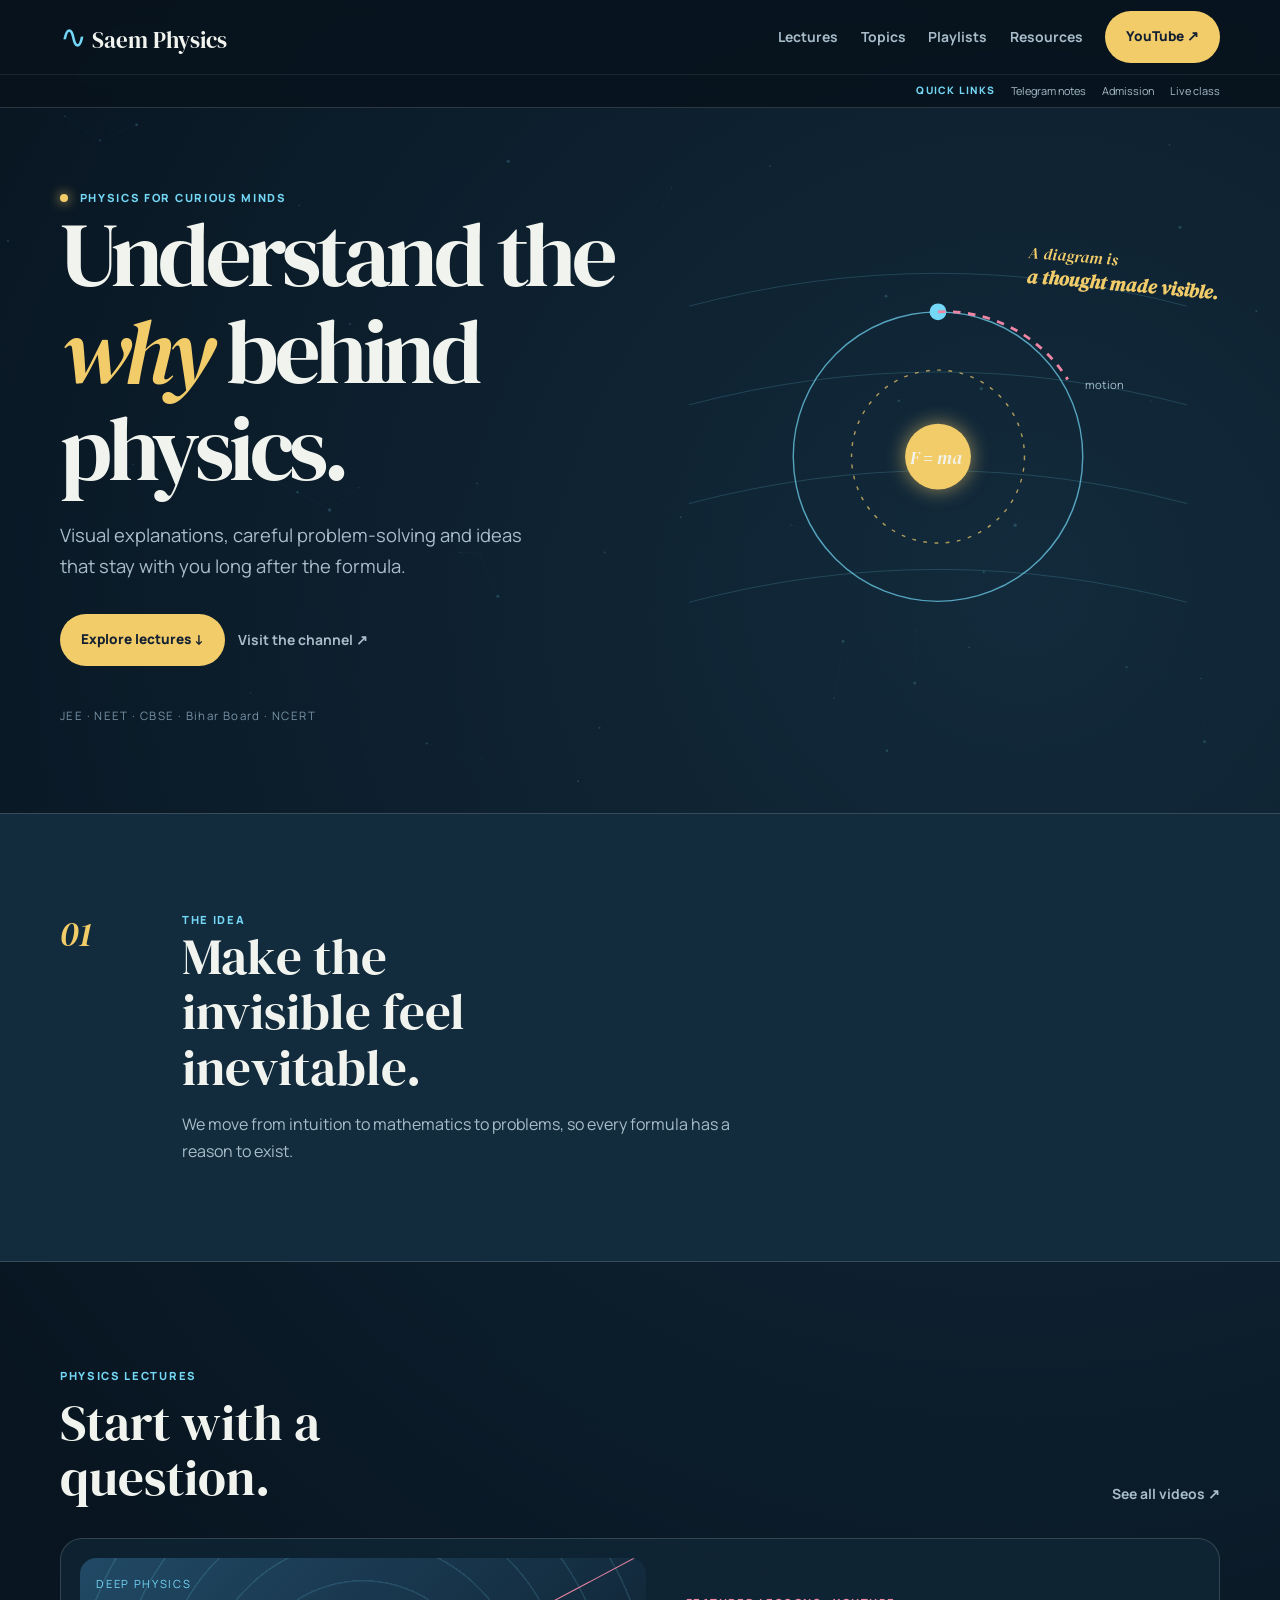
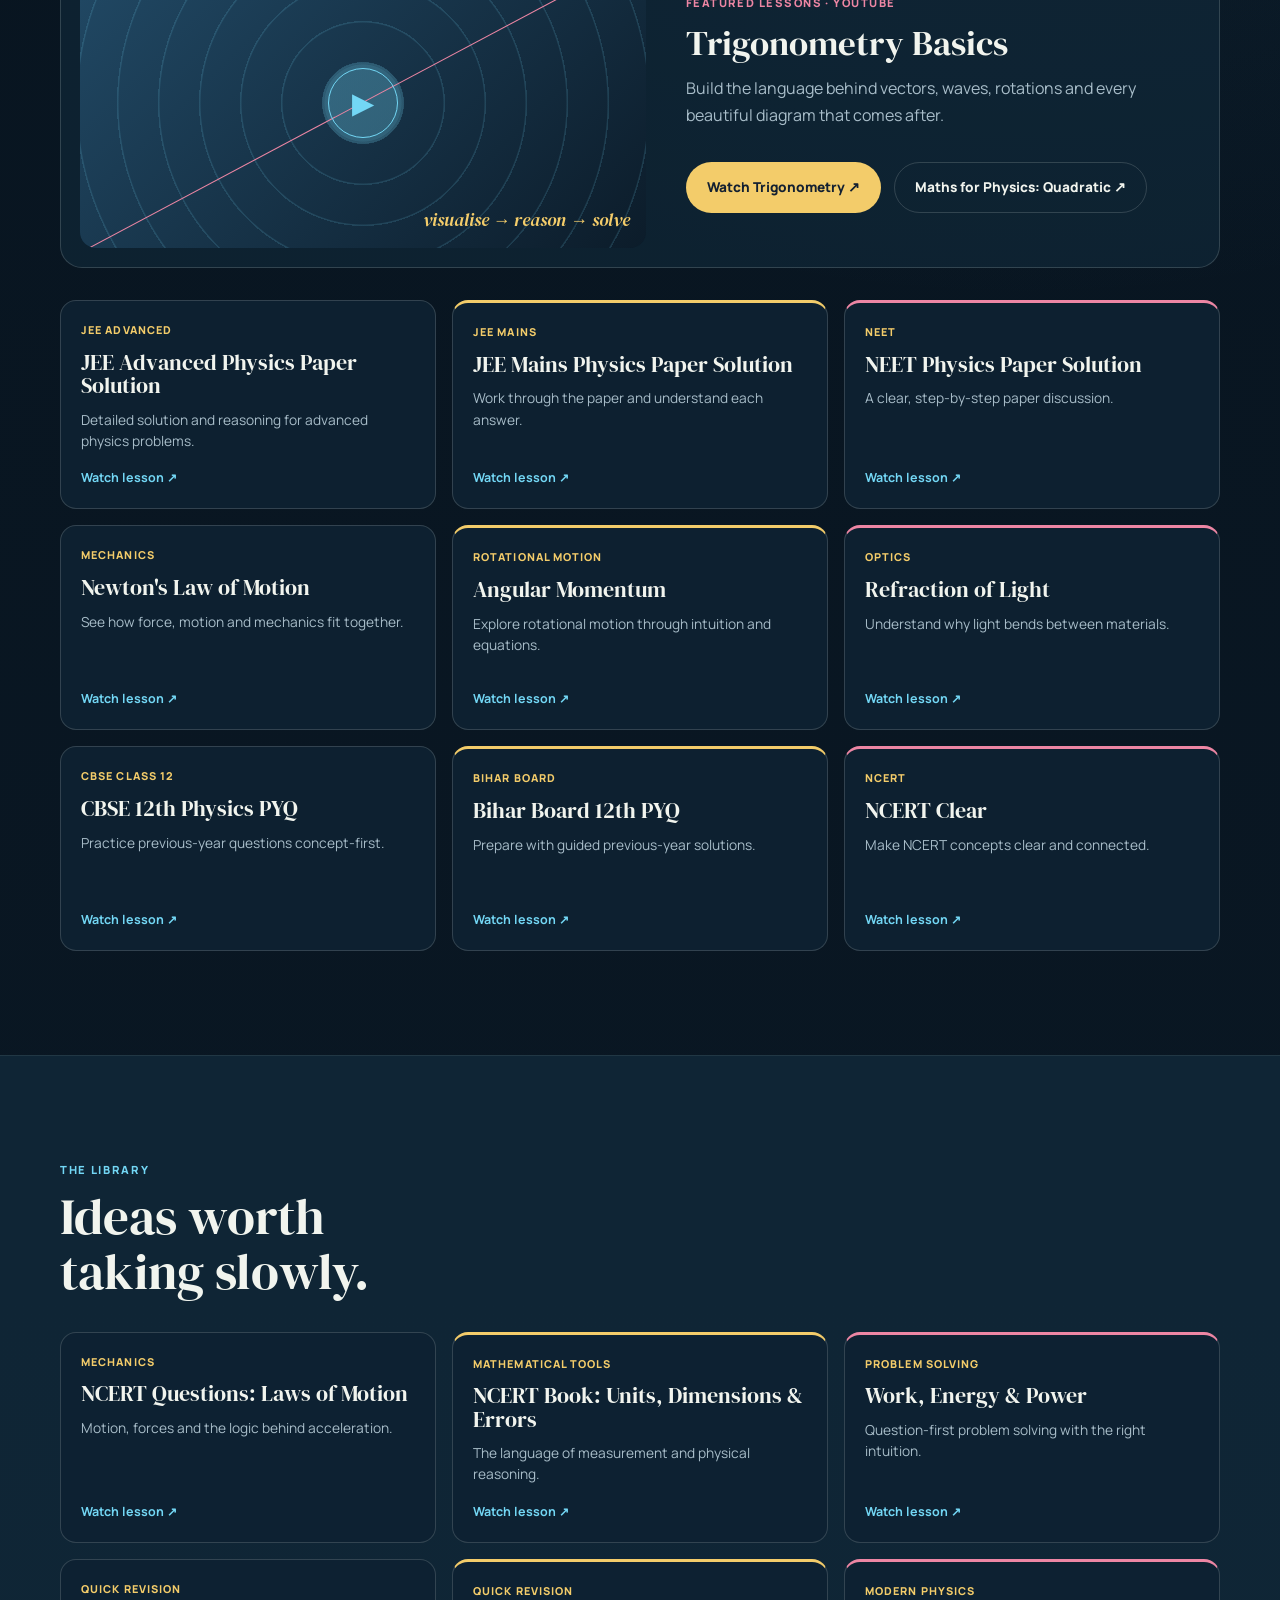
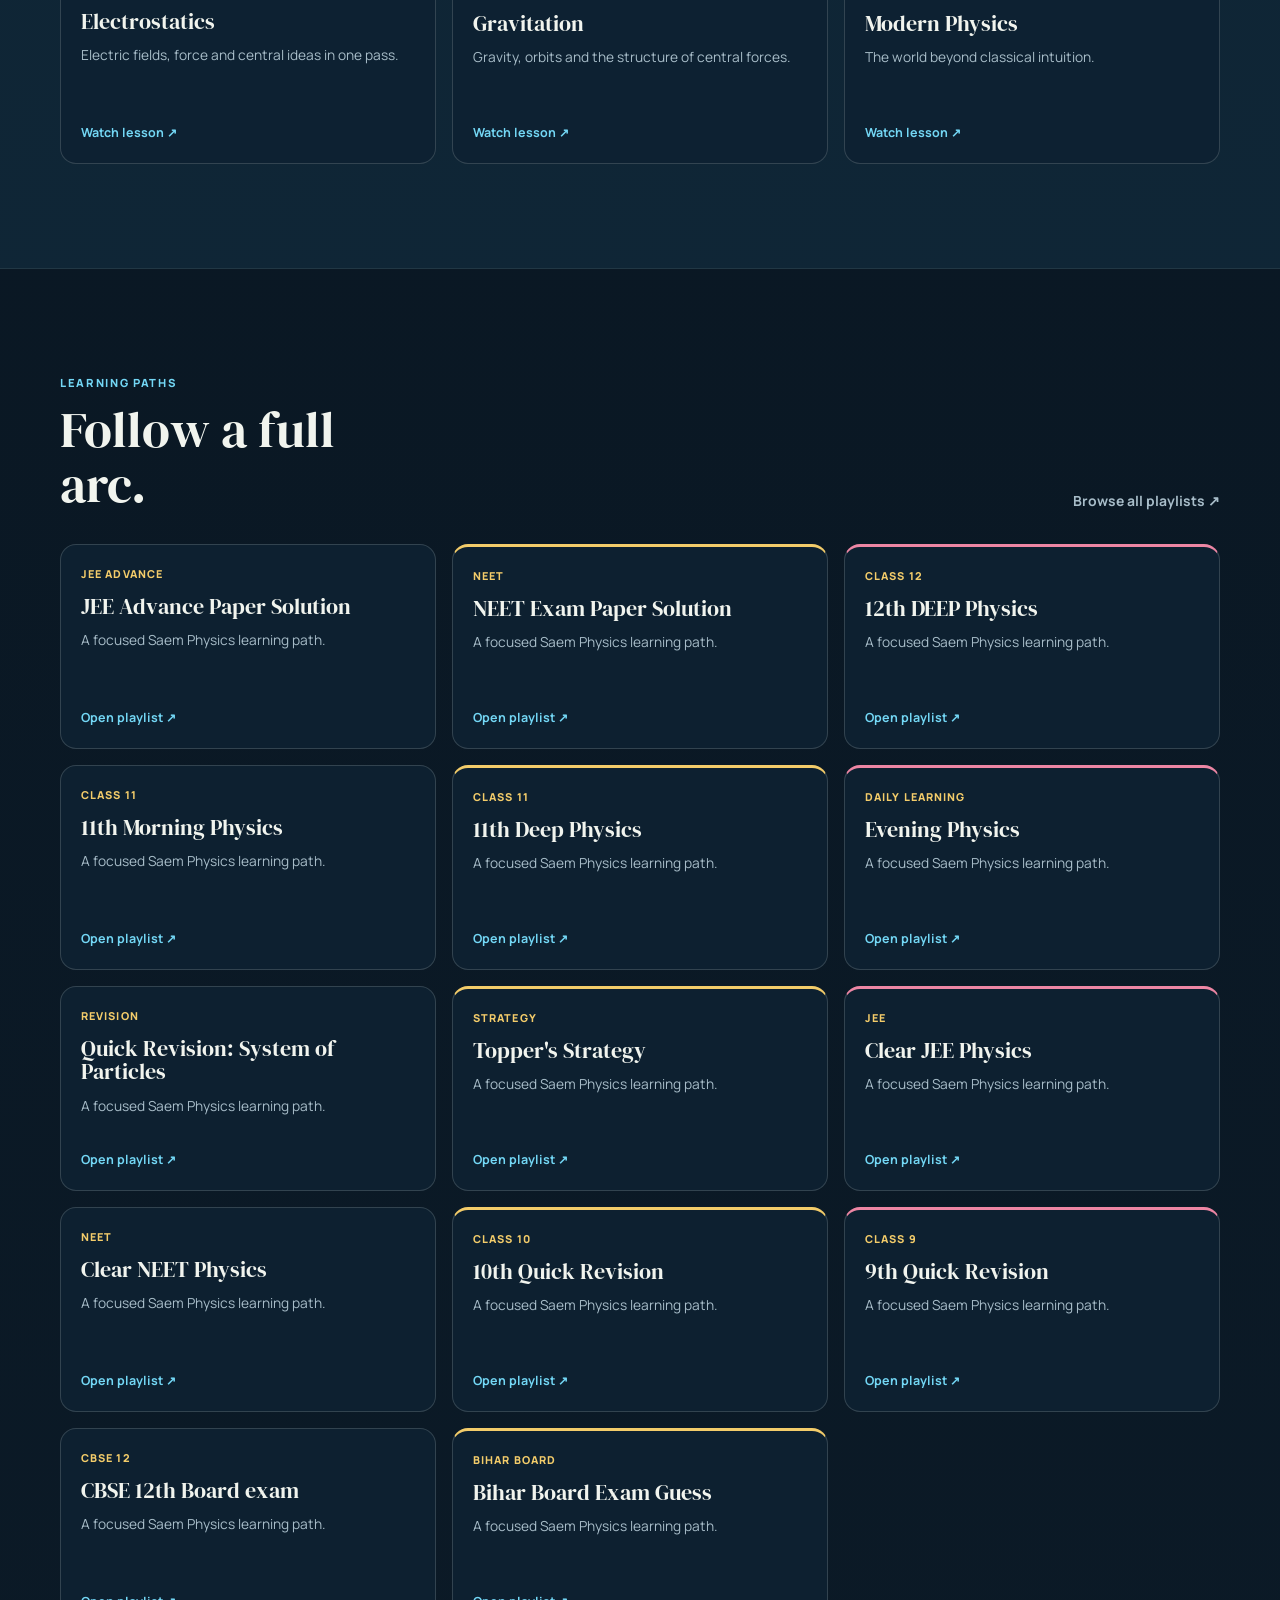
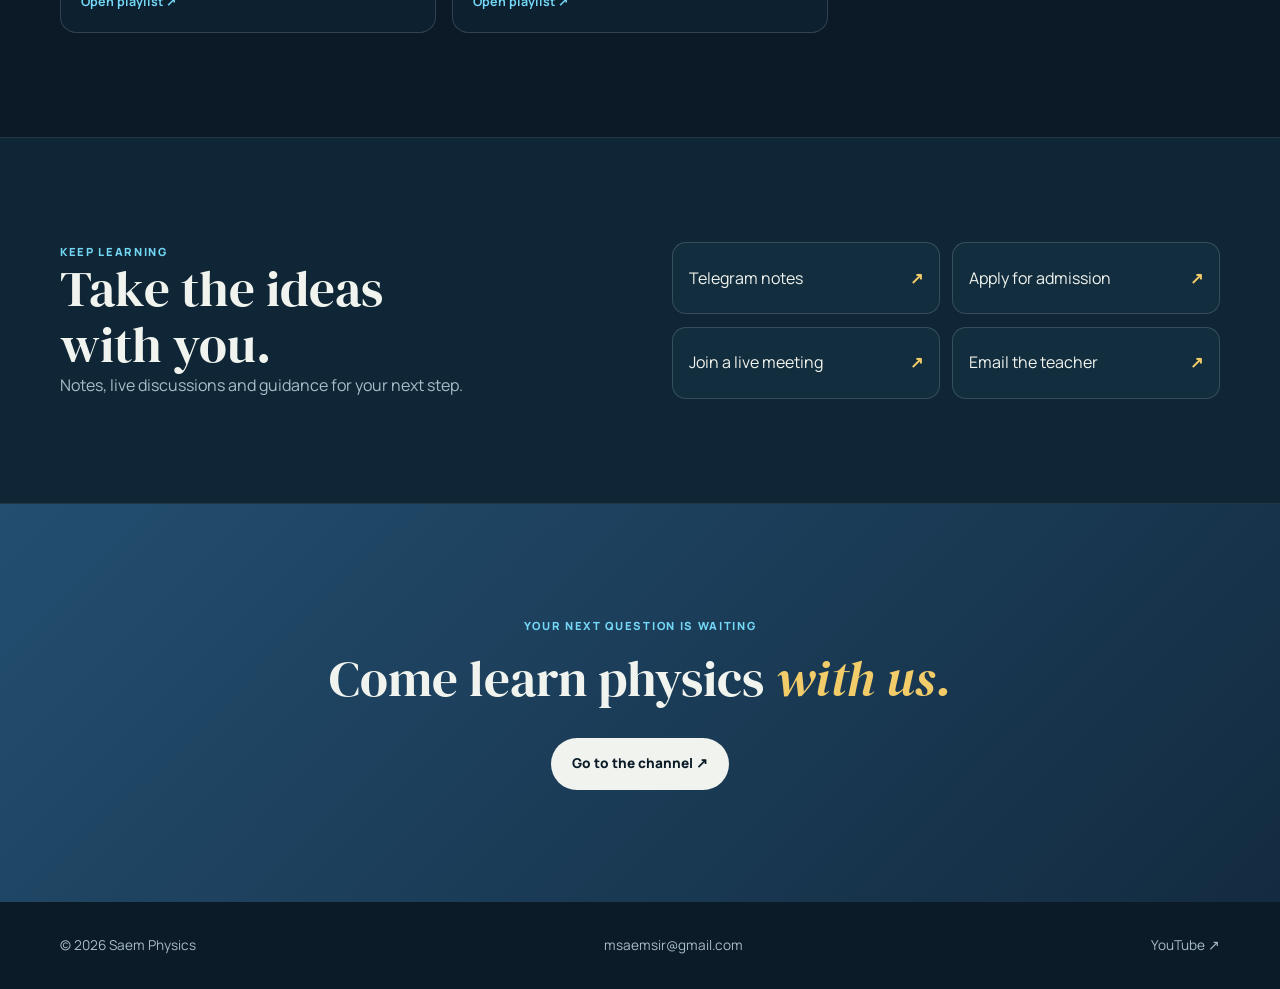
==== index.html @ bc4b63b9 "Document Saem EdTech architecture and channel site Co-authored-by: Copilot <223556219+Copilot@users." ====
<!doctype html>
<html lang="en">
<head>
  <meta charset="utf-8">
  <meta name="viewport" content="width=device-width, initial-scale=1">
  <title>Saem Physics | Understand, don't memorize</title>
  <meta name="description" content="Visual physics lectures, exam solutions and structured playlists by Saem Sir.">
  <meta name="theme-color" content="#07131e">
  <meta property="og:type" content="website">
  <meta property="og:site_name" content="Saem Physics">
  <meta property="og:title" content="Saem Physics | Understand, don't memorize">
  <meta property="og:description" content="Visual physics lectures, careful problem-solving, exam solutions, and structured playlists by Saem Sir.">
  <meta name="twitter:card" content="summary">
  <meta name="twitter:title" content="Saem Physics | Understand, don't memorize">
  <meta name="twitter:description" content="Visual physics lectures, careful problem-solving, exam solutions, and structured playlists by Saem Sir.">
  <link rel="preconnect" href="https://fonts.googleapis.com">
  <link rel="preconnect" href="https://fonts.gstatic.com" crossorigin>
  <link href="https://fonts.googleapis.com/css2?family=DM+Serif+Display:ital@0;1&family=Manrope:wght@400;600;700;800&display=swap" rel="stylesheet">
  <link rel="stylesheet" href="style.css">
</head>
<body>
  <canvas id="particle-canvas" aria-hidden="true"></canvas>
  <a class="skip-link" href="#main">Skip to content</a>
  <header class="site-header" id="top">
    <div class="container header-inner">
      <a class="wordmark" href="#top"><span>∿</span> Saem Physics</a>
      <nav class="site-nav" id="site-nav" aria-label="Main navigation">
        <a href="#lectures">Lectures</a><a href="#topics">Topics</a><a href="#playlists">Playlists</a><a href="#resources">Resources</a>
        <a class="button button-gold" href="https://www.youtube.com/@SaemPhysics" target="_blank" rel="noopener">YouTube ↗</a>
      </nav>
      <button class="nav-toggle" id="nav-toggle" aria-label="Toggle menu" aria-expanded="false" aria-controls="site-nav"><i></i><i></i><i></i></button>
    </div>
    <div class="quick-links" aria-label="Quick resource links"><div class="container quick-inner"><span>Quick links</span><a href="https://t.me/SaemPhysics" target="_blank" rel="noopener">Telegram notes</a><a href="https://forms.gle/xGCHZt8vsd7rDf9k9" target="_blank" rel="noopener">Admission</a><a href="https://meet170.webex.com/meet/saem" target="_blank" rel="noopener">Live class</a></div></div>
  </header>

  <main id="main">
    <section class="hero"><div class="container hero-grid">
      <div class="hero-copy reveal"><p class="eyebrow"><b></b> Physics for curious minds</p><h1>Understand the <em>why</em> behind physics.</h1><p class="hero-lead">Visual explanations, careful problem-solving and ideas that stay with you long after the formula.</p><div class="hero-actions"><a class="button button-gold" href="#lectures">Explore lectures ↓</a><a class="text-link" href="https://www.youtube.com/@SaemPhysics" target="_blank" rel="noopener">Visit the channel ↗</a></div><p class="hero-note">JEE · NEET · CBSE · Bihar Board · NCERT</p></div>
      <div class="hero-art reveal"><span class="annotation">A diagram is<br><strong>a thought made visible.</strong></span><svg viewBox="0 0 600 480" role="img" aria-label="Animated orbit and field diagram"><path class="field" d="M35 80 Q300 10 565 80M35 185 Q300 115 565 185M35 290 Q300 220 565 290M35 395 Q300 325 565 395"/><circle class="orbit" cx="300" cy="240" r="154"/><circle class="orbit orbit-dashed" cx="300" cy="240" r="92"/><circle class="core" cx="300" cy="240" r="35"/><circle class="particle" cx="300" cy="86" r="9"/><path class="vector" d="M300 86 A154 154 0 0 1 438 158"/><text x="270" y="248">F = ma</text><text class="svg-label" x="456" y="168">motion</text></svg></div>
    </div></section>

    <section class="statement reveal"><div class="container statement-grid"><span class="section-number">01</span><div><p class="eyebrow">The idea</p><h2>Make the invisible feel inevitable.</h2><p>We move from intuition to mathematics to problems, so every formula has a reason to exist.</p></div></div></section>

    <section class="section" id="lectures"><div class="container"><div class="section-heading reveal"><div><p class="eyebrow">Physics lectures</p><h2>Start with a question.</h2></div><a class="text-link" href="https://www.youtube.com/@SaemPhysics" target="_blank" rel="noopener">See all videos ↗</a></div><div class="featured reveal"><div class="featured-art"><span class="play">▶</span><small>DEEP PHYSICS</small><strong>visualise → reason → solve</strong></div><div><p class="meta">FEATURED LESSONS · YOUTUBE</p><h3>Trigonometry Basics</h3><p class="muted">Build the language behind vectors, waves, rotations and every beautiful diagram that comes after.</p><div class="feature-actions"><a class="button button-gold" href="https://www.youtube.com/watch?v=CbqUMphK6Eo" target="_blank" rel="noopener">Watch Trigonometry ↗</a><a class="button button-outline" href="https://youtu.be/sy70l6lQ7p8?si=jRQS-N0R-76PNis7" target="_blank" rel="noopener">Maths for Physics: Quadratic ↗</a></div></div></div><div class="card-grid" id="lecture-grid"></div></div></section>

    <section class="section section-alt" id="topics"><div class="container"><div class="section-heading reveal"><div><p class="eyebrow">The library</p><h2>Ideas worth taking slowly.</h2></div></div><div class="card-grid topic-grid" id="topic-grid"></div></div></section>
    <section class="section" id="playlists"><div class="container"><div class="section-heading reveal"><div><p class="eyebrow">Learning paths</p><h2>Follow a full arc.</h2></div><a class="text-link" href="https://www.youtube.com/@SaemPhysics/playlists" target="_blank" rel="noopener">Browse all playlists ↗</a></div><div class="card-grid" id="playlist-grid"></div></div></section>

    <section class="section resources section-alt" id="resources"><div class="container resource-grid"><div><p class="eyebrow">Keep learning</p><h2>Take the ideas with you.</h2><p class="muted">Notes, live discussions and guidance for your next step.</p></div><div class="resource-list"><a href="https://t.me/SaemPhysics" target="_blank" rel="noopener"><span>Telegram notes</span><b>↗</b></a><a href="https://forms.gle/xGCHZt8vsd7rDf9k9" target="_blank" rel="noopener"><span>Apply for admission</span><b>↗</b></a><a href="https://meet170.webex.com/meet/saem" target="_blank" rel="noopener"><span>Join a live meeting</span><b>↗</b></a><a href="mailto:msaemsir@gmail.com"><span>Email the teacher</span><b>↗</b></a></div></div></section>
    <section class="cta"><div class="container"><p class="eyebrow">Your next question is waiting</p><h2>Come learn physics <em>with us.</em></h2><a class="button button-light" href="https://www.youtube.com/@SaemPhysics" target="_blank" rel="noopener">Go to the channel ↗</a></div></section>
  </main>
  <footer><div class="container footer-inner"><span>© <span id="year"></span> Saem Physics</span><a href="mailto:msaemsir@gmail.com">msaemsir@gmail.com</a><a href="https://www.youtube.com/@SaemPhysics" target="_blank" rel="noopener">YouTube ↗</a></div></footer>
  <script src="script.js"></script>
</body>
</html>
---- style.css ----
:root{--bg:#0c1b28;--panel:#122b3d;--panel2:#193b53;--ink:#f1f4ee;--muted:#a8bdc9;--blue:#73d7f5;--gold:#f3cc6a;--pink:#ed86a4;--line:rgba(241,244,238,.16);--serif:"DM Serif Display",Georgia,serif;--sans:Manrope,Arial,sans-serif;--max:1160px}*{box-sizing:border-box}html{scroll-behavior:smooth}body{margin:0;overflow-x:hidden;background:radial-gradient(circle at 80% 10%,rgba(67,145,190,.18),transparent 25%),linear-gradient(180deg,#07131e,var(--bg));color:var(--ink);font:400 16px/1.7 var(--sans)}body:before{content:"";position:fixed;inset:0;pointer-events:none;opacity:.11;background-image:linear-gradient(rgba(255,255,255,.04) 1px,transparent 1px),linear-gradient(90deg,rgba(255,255,255,.04) 1px,transparent 1px);background-size:36px 36px;mask-image:radial-gradient(circle,black,transparent 82%)}#particle-canvas{position:fixed;inset:0;z-index:-1;pointer-events:none;opacity:.5}a{color:inherit;text-decoration:none}.container{width:min(var(--max),calc(100% - 2rem));margin:auto}.skip-link{position:absolute;left:-999px;top:1rem;background:var(--gold);color:#102130;padding:.7rem 1rem;z-index:100}.skip-link:focus{left:1rem}h1,h2,h3,p{margin:0}h1,h2,h3{font-family:var(--serif);font-weight:400;line-height:1.08}h1{font-size:clamp(3rem,7vw,6.4rem);letter-spacing:-.05em}h2{font-size:clamp(2.2rem,4vw,4rem);max-width:14ch}h3{font-size:1.5rem}.site-header{position:sticky;top:0;z-index:20;background:rgba(7,19,29,.88);backdrop-filter:blur(12px);border-bottom:1px solid var(--line)}.header-inner{min-height:74px;display:flex;align-items:center;gap:1.4rem}.wordmark{font:1.45rem var(--serif);white-space:nowrap}.wordmark span{color:var(--blue);font-size:2rem}.site-nav{display:flex;align-items:center;gap:1.4rem;margin-left:auto}.site-nav>a:not(.button),.text-link{color:var(--muted);font-size:.87rem;font-weight:700}.site-nav>a:hover,.text-link:hover{color:var(--blue)}.quick-links{border-top:1px solid rgba(241,244,238,.08)}.quick-inner{display:flex;align-items:center;justify-content:flex-end;gap:1rem;min-height:32px}.quick-inner span{color:var(--blue);font-size:.64rem;font-weight:800;letter-spacing:.12em;text-transform:uppercase}.quick-inner a{color:var(--muted);font-size:.68rem}.quick-inner a:hover{color:var(--gold)}.button{display:inline-flex;align-items:center;justify-content:center;border:1px solid transparent;border-radius:999px;padding:.82rem 1.25rem;font-size:.85rem;font-weight:800;transition:transform .2s,background .2s,border-color .2s,color .2s}.button:hover{transform:translateY(-2px)}.button-gold{background:var(--gold);color:#132031}.button-gold:hover{background:#ffda7b}.button-outline{border-color:var(--line);color:var(--ink)}.button-outline:hover{border-color:var(--blue);color:var(--blue)}.button-light{background:var(--ink);color:var(--bg)}.nav-toggle{display:none;margin-left:auto;background:none;border:1px solid var(--line);border-radius:8px;padding:.55rem}.nav-toggle i{display:block;width:22px;height:2px;background:var(--ink);margin:4px}.hero{padding:5rem 0 5.5rem}.hero-grid{display:grid;grid-template-columns:1fr 1fr;gap:2rem;align-items:center}.eyebrow{color:var(--blue);font-size:.7rem;font-weight:800;letter-spacing:.15em;text-transform:uppercase}.eyebrow b{display:inline-block;width:8px;height:8px;background:var(--gold);border-radius:50%;margin-right:.5rem;box-shadow:0 0 12px var(--gold)}.hero h1 em,h2 em{color:var(--gold);font-style:italic}.hero-lead{max-width:45ch;color:var(--muted);font-size:1.15rem;margin-top:1.4rem}.hero-actions,.feature-actions{display:flex;align-items:center;flex-wrap:wrap;gap:.8rem;margin-top:2rem}.hero-note{margin-top:2.5rem;color:#7894a8;font-size:.72rem;letter-spacing:.12em}.hero-art{position:relative;min-height:430px;display:grid;place-items:center}.annotation{position:absolute;top:4%;right:0;color:var(--gold);font:italic 1rem var(--serif);transform:rotate(5deg)}.annotation strong{font-size:1.2rem}.hero-art svg{width:100%;overflow:visible}.field{fill:none;stroke:var(--blue);stroke-width:1;opacity:.2}.orbit{fill:none;stroke:var(--blue);stroke-width:1.5;opacity:.7}.orbit-dashed{stroke:var(--gold);stroke-dasharray:4 8}.core{fill:var(--gold);filter:drop-shadow(0 0 10px rgba(243,204,106,.6))}.particle{fill:var(--blue)}.vector{fill:none;stroke:var(--pink);stroke-width:3;stroke-dasharray:8 8}.hero-art text{fill:var(--ink);font:italic 1.2rem var(--serif)}.svg-label{fill:var(--muted)!important;font:12px var(--sans)!important}.statement{padding:6rem 0;background:var(--panel);border-block:1px solid var(--line)}.statement-grid{display:grid;grid-template-columns:90px 1fr;gap:2rem}.section-number{color:var(--gold);font:italic 2.2rem var(--serif)}.statement p:not(.eyebrow){max-width:60ch;color:var(--muted);margin-top:1rem}.section{padding:6.5rem 0}.section-alt{background:rgba(18,43,61,.75);border-block:1px solid rgba(241,244,238,.08)}.section-heading{display:flex;align-items:end;justify-content:space-between;gap:1rem;margin-bottom:2rem}.section-heading h2{margin-top:.6rem}.featured{display:grid;grid-template-columns:1.1fr 1fr;gap:2.5rem;align-items:center;padding:1.2rem;border:1px solid var(--line);border-radius:22px;background:rgba(18,43,61,.58)}.featured-art{position:relative;min-height:290px;display:grid;place-items:center;overflow:hidden;border-radius:16px;background:radial-gradient(circle,rgba(115,215,245,.3) 0 12%,transparent 13%),repeating-radial-gradient(circle,transparent 0 39px,rgba(115,215,245,.15) 40px 41px),linear-gradient(135deg,#214965,#0c1c2a)}.featured-art:after{content:"";position:absolute;width:170%;height:1px;background:var(--pink);transform:rotate(-28deg)}.play{position:relative;z-index:1;display:grid;place-items:center;width:70px;height:70px;border:1px solid var(--blue);border-radius:50%;color:var(--blue);font-size:1.8rem}.featured-art small,.featured-art strong{position:absolute;z-index:1}.featured-art small{top:1rem;left:1rem;color:var(--blue);font-size:.7rem;letter-spacing:.15em}.featured-art strong{bottom:1rem;right:1rem;color:var(--gold);font:italic 1.1rem var(--serif)}.meta{color:var(--pink);font-size:.7rem;font-weight:800;letter-spacing:.13em}.featured h3{font-size:2.2rem;margin:.8rem 0}.muted{color:var(--muted)}.card-grid{display:grid;grid-template-columns:repeat(3,1fr);gap:1rem;margin-top:2rem}.card{display:flex;flex-direction:column;min-height:205px;padding:1.25rem;border:1px solid var(--line);border-radius:16px;background:rgba(15,35,51,.85);transition:transform .22s,border-color .22s,box-shadow .22s}.card:hover{transform:translateY(-6px);border-color:var(--blue);box-shadow:0 18px 36px rgba(0,0,0,.22)}.card small{color:var(--gold);font-size:.68rem;font-weight:800;letter-spacing:.1em}.card h3{margin:.7rem 0;font-size:1.35rem}.card p{color:var(--muted);font-size:.86rem;line-height:1.55}.card b{margin-top:auto;padding-top:1rem;color:var(--blue);font-size:.78rem}.card:nth-child(3n+2){border-top:3px solid var(--gold)}.card:nth-child(3n+3){border-top:3px solid var(--pink)}.resource-grid{display:grid;grid-template-columns:1fr 1fr;gap:4rem}.resource-list{display:grid;grid-template-columns:1fr 1fr;gap:.8rem}.resource-list a{display:flex;justify-content:space-between;align-items:center;padding:1rem;border:1px solid var(--line);border-radius:14px;color:var(--ink);background:rgba(115,215,245,.04)}.resource-list a:hover{border-color:var(--blue);color:var(--blue)}.resource-list b{color:var(--gold)}.cta{padding:7rem 0;text-align:center;background:linear-gradient(135deg,#234e70,#132b40)}.cta h2{max-width:none;margin:1rem auto 2rem}.footer-inner{display:flex;justify-content:space-between;flex-wrap:wrap;gap:1rem;padding:2rem 0;color:var(--muted);font-size:.85rem}.footer-inner a:hover{color:var(--blue)}.reveal{opacity:0;transform:translateY(18px);transition:opacity .7s,transform .7s}.reveal.visible{opacity:1;transform:none}@media(prefers-reduced-motion:no-preference){.particle{animation:orbit 5s linear infinite;transform-origin:300px 240px}.hero-art{animation:float 6s ease-in-out infinite}.core{animation:pulse 2.5s ease-in-out infinite}@keyframes orbit{to{transform:rotate(360deg)}}@keyframes float{50%{transform:translateY(-9px)}}@keyframes pulse{50%{filter:drop-shadow(0 0 14px rgba(243,204,106,.9))}}}@media(max-width:900px){.hero-grid,.featured,.resource-grid{grid-template-columns:1fr}.card-grid{grid-template-columns:repeat(2,1fr)}}@media(max-width:720px){.site-nav{position:absolute;top:100%;left:0;right:0;display:flex;flex-direction:column;align-items:stretch;gap:0;max-height:0;overflow:hidden;padding:0 1rem;background:rgba(7,19,29,.98);border-bottom:1px solid var(--line);transition:max-height .25s}.site-nav.is-open{max-height:360px;padding:1rem}.site-nav a{padding:.75rem 0}.nav-toggle{display:block}.quick-inner{justify-content:center;gap:.65rem;flex-wrap:wrap;padding:.25rem 0}.card-grid,.resource-list{grid-template-columns:1fr}.section{padding:4.5rem 0}.statement-grid{grid-template-columns:50px 1fr}.section-heading{align-items:flex-start;flex-direction:column}}@media(prefers-reduced-motion:reduce){html{scroll-behavior:auto}*,*::before,*::after{animation:none!important;transition:none!important}}
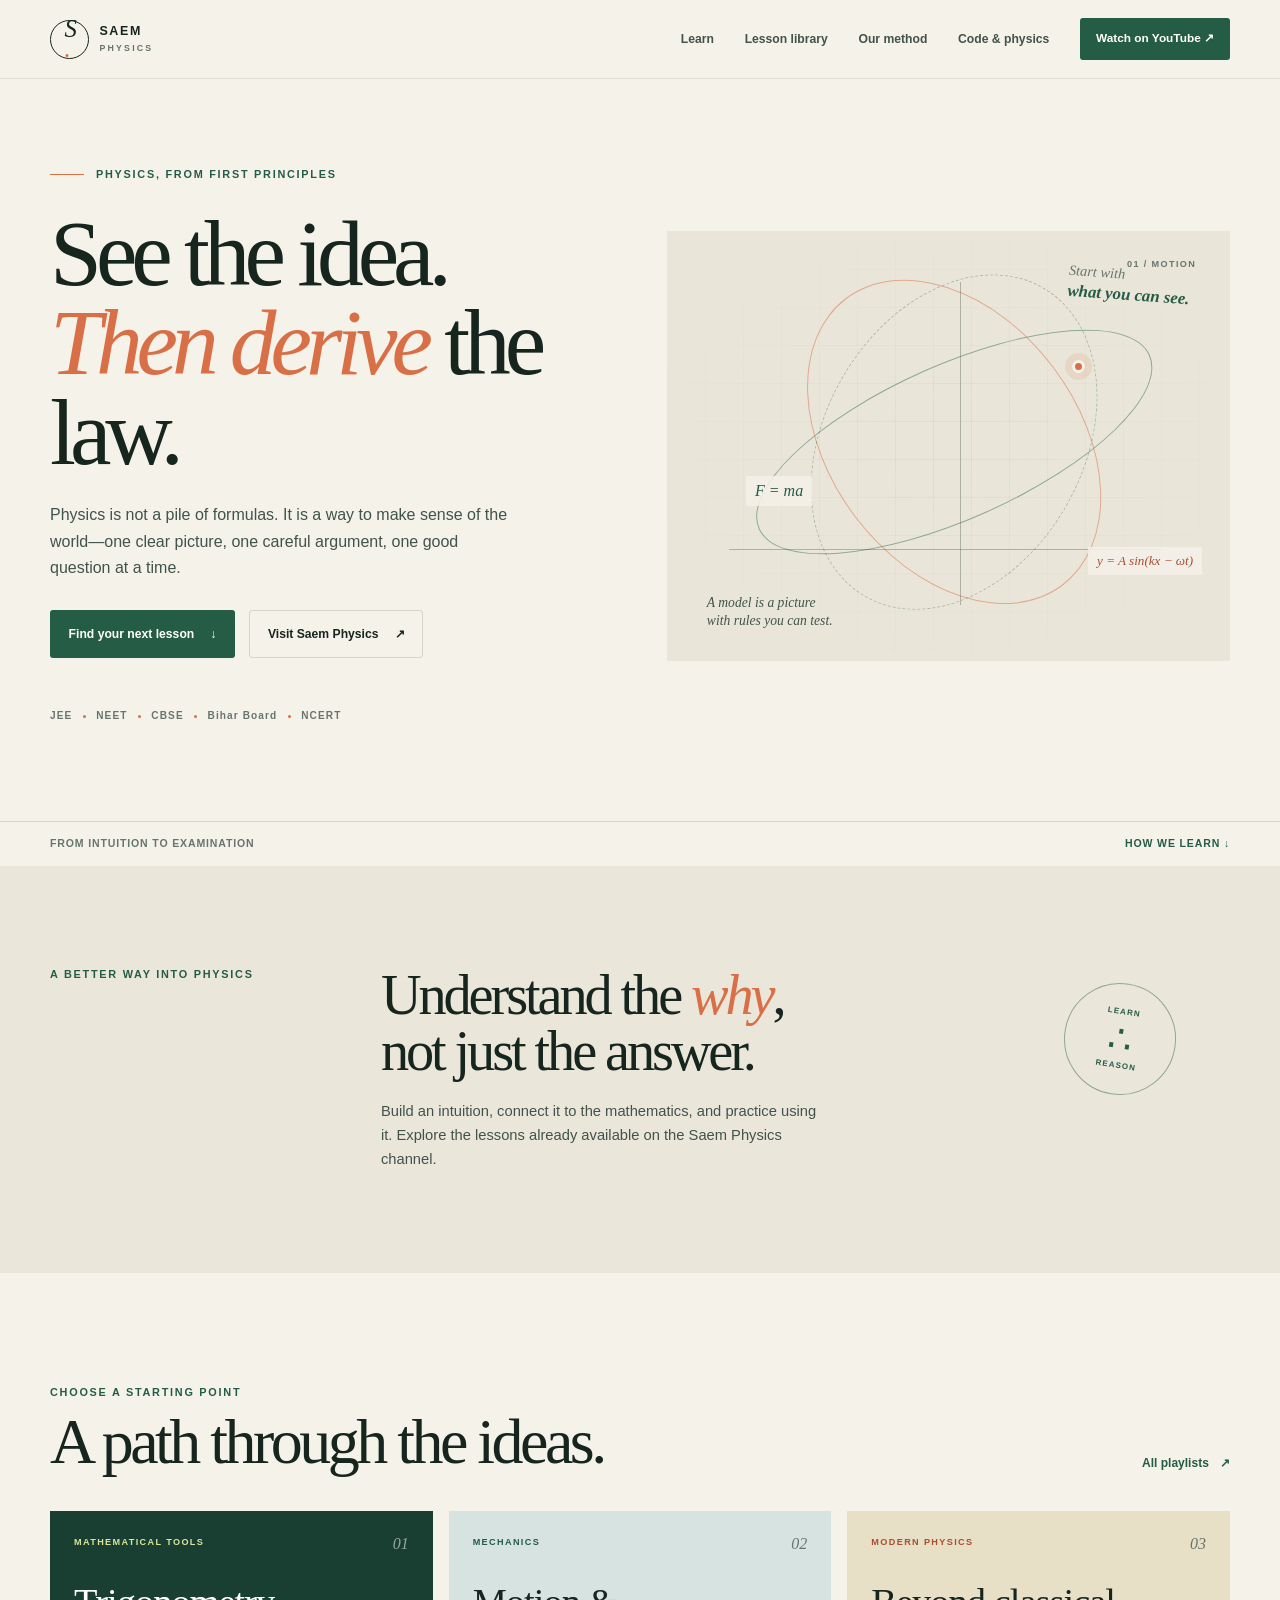
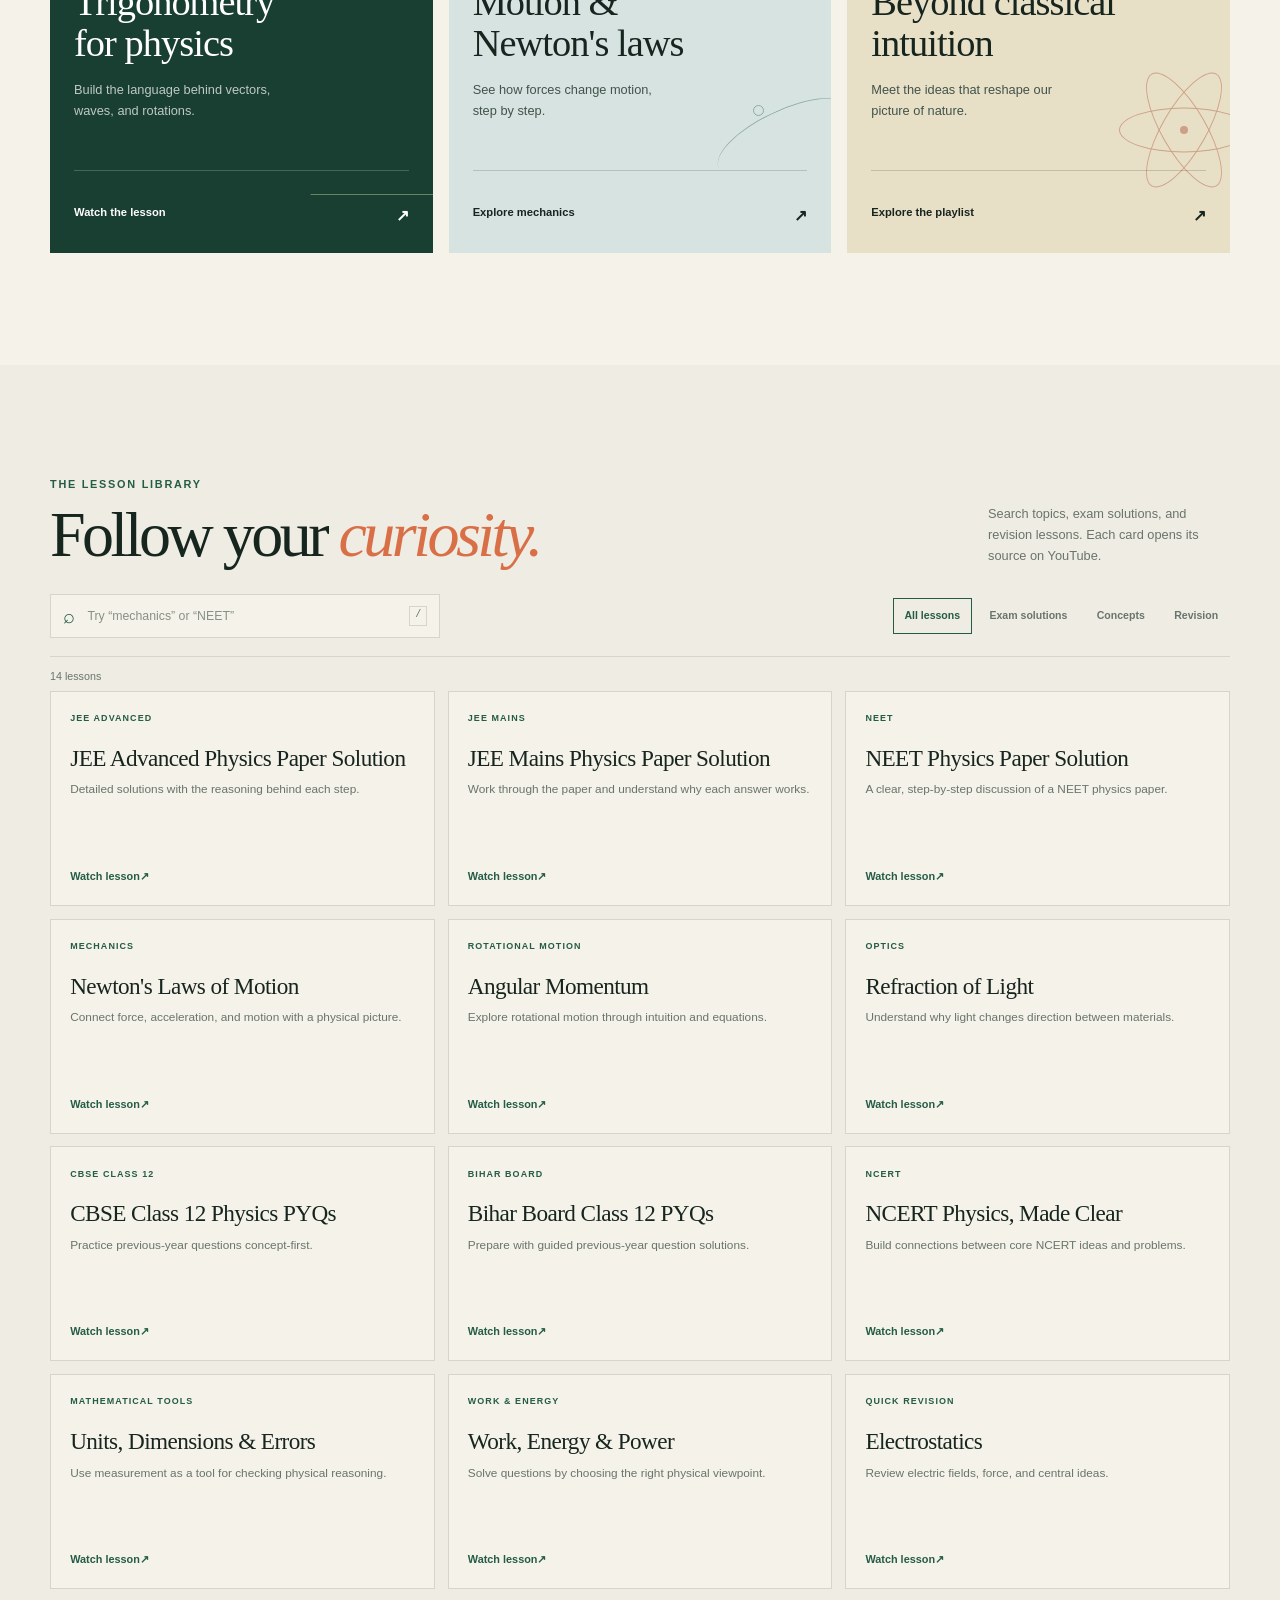
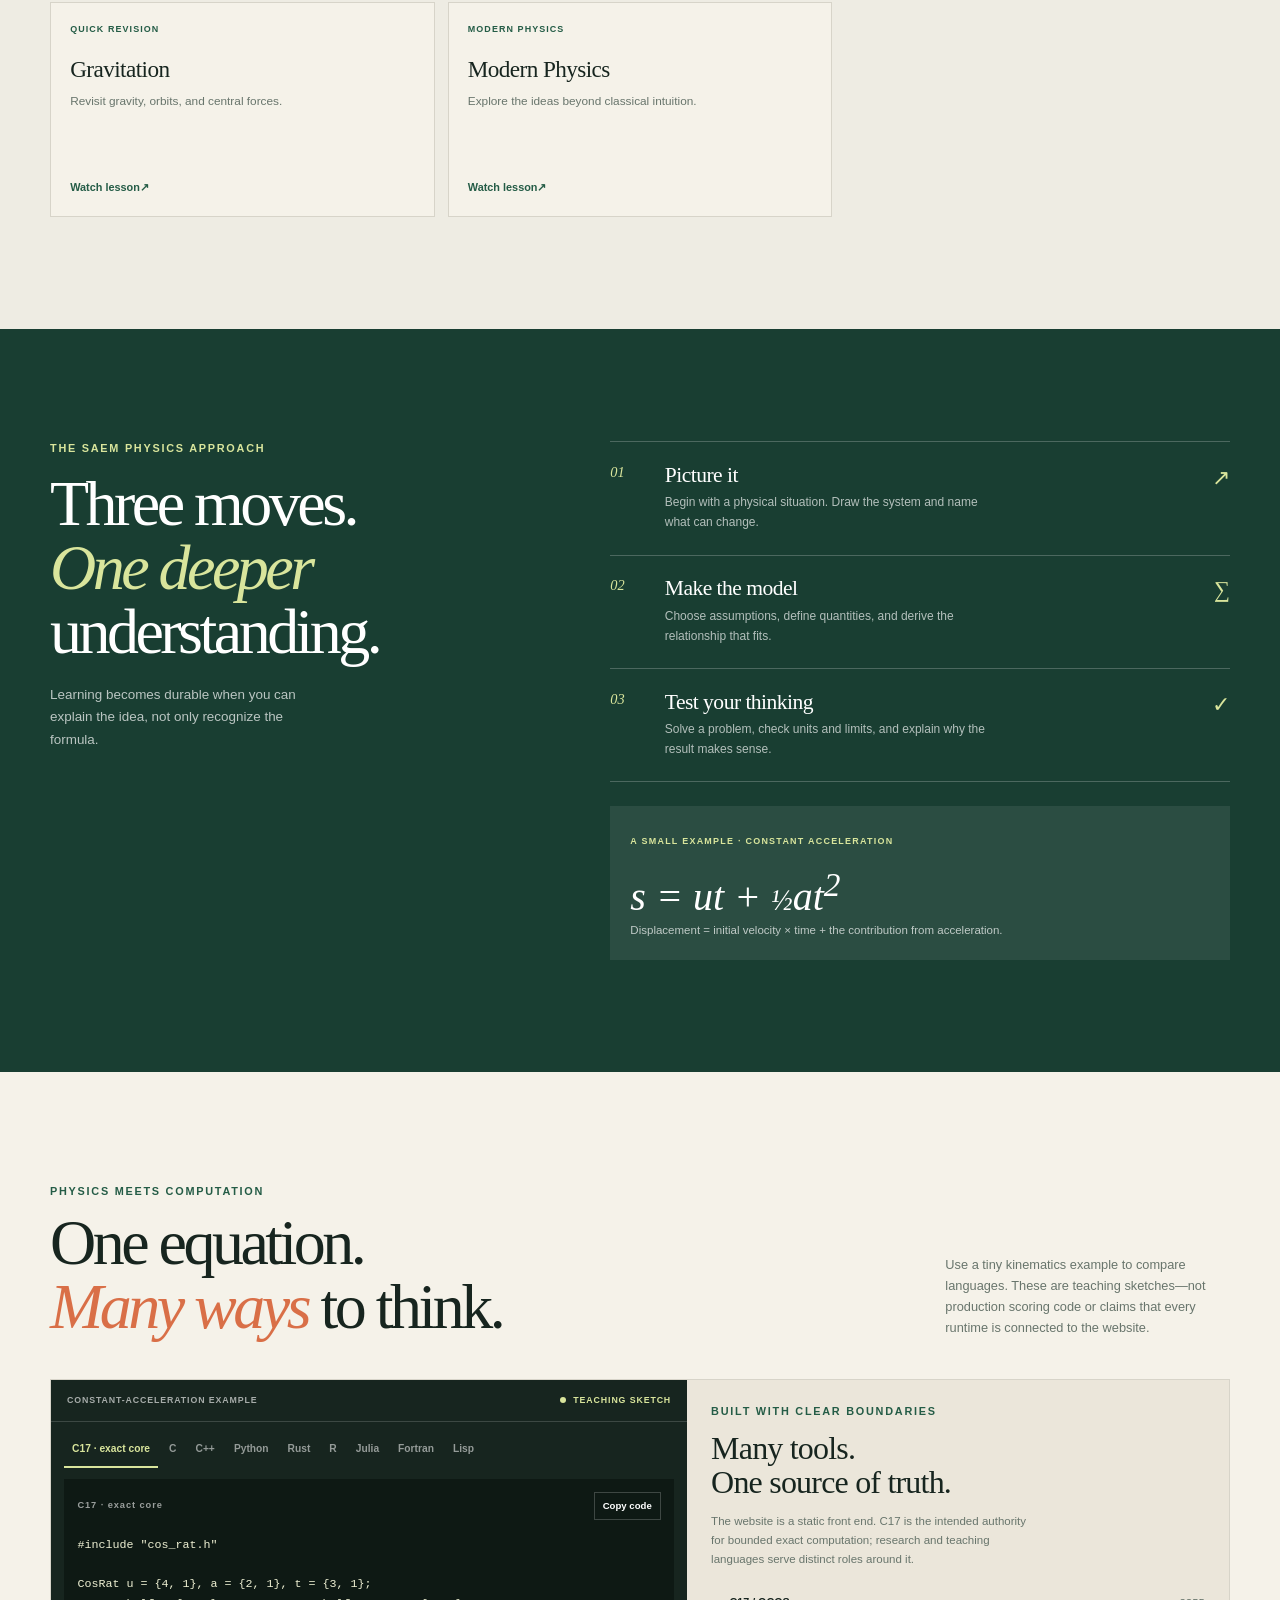
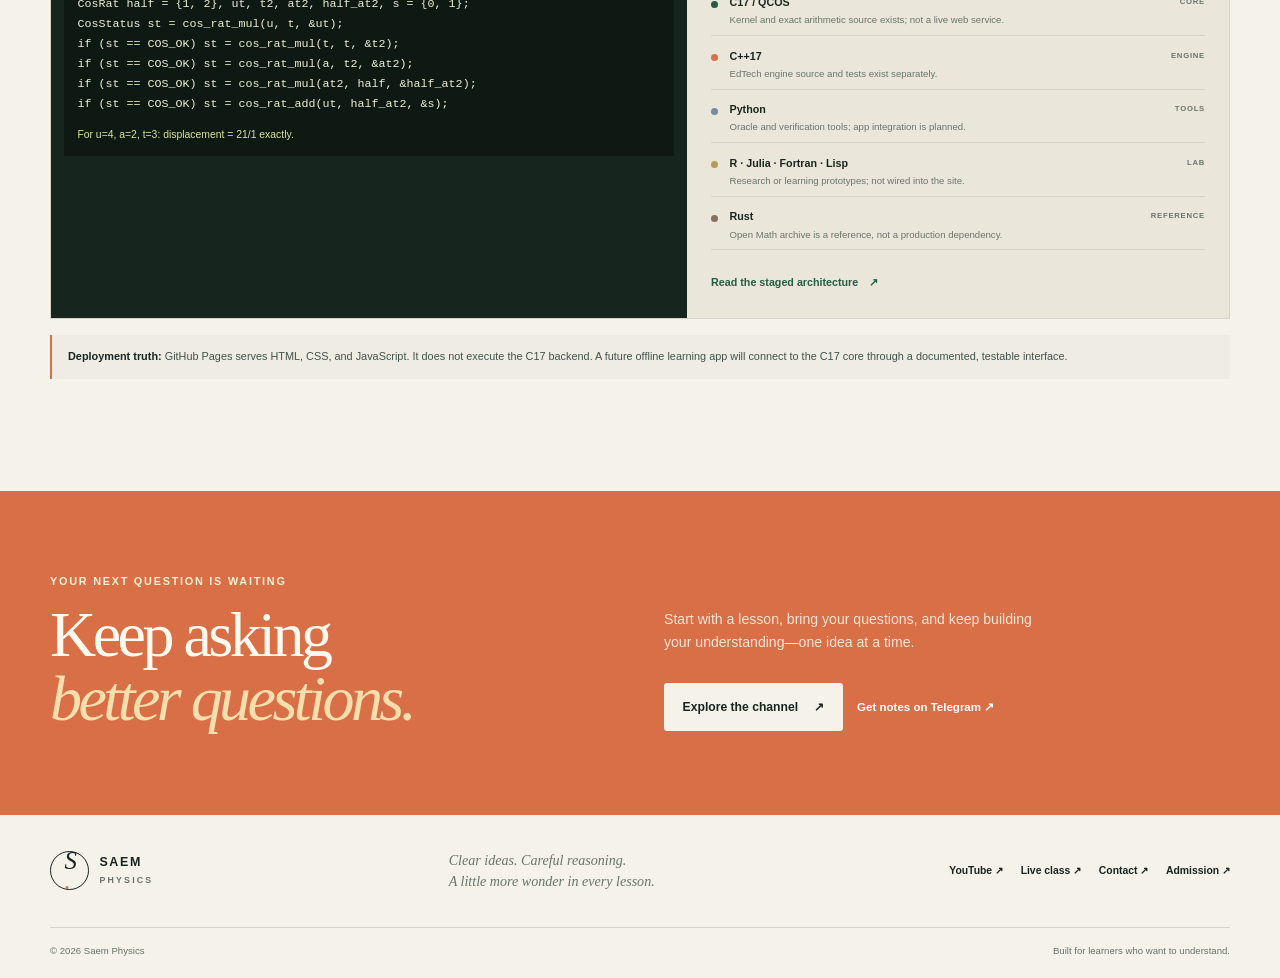
==== commit 11cb79be: "Redesign Saem Physics website and prepare Pages deploy Co-authored-by: Copilot <223556219+Copilot@us" ====
--- a/index.html
+++ b/index.html
@@ -3,53 +3,228 @@
 <head>
   <meta charset="utf-8">
   <meta name="viewport" content="width=device-width, initial-scale=1">
-  <title>Saem Physics | Understand, don't memorize</title>
-  <meta name="description" content="Visual physics lectures, exam solutions and structured playlists by Saem Sir.">
-  <meta name="theme-color" content="#07131e">
+  <meta name="theme-color" content="#f5f2e9">
+  <meta name="description" content="Learn physics through intuition, clear derivations, and thoughtful problem-solving with Saem Physics.">
   <meta property="og:type" content="website">
   <meta property="og:site_name" content="Saem Physics">
-  <meta property="og:title" content="Saem Physics | Understand, don't memorize">
-  <meta property="og:description" content="Visual physics lectures, careful problem-solving, exam solutions, and structured playlists by Saem Sir.">
+  <meta property="og:title" content="Saem Physics — See the idea. Derive the law.">
+  <meta property="og:description" content="Visual physics lessons, exam preparation, and a growing computational learning project.">
   <meta name="twitter:card" content="summary">
-  <meta name="twitter:title" content="Saem Physics | Understand, don't memorize">
-  <meta name="twitter:description" content="Visual physics lectures, careful problem-solving, exam solutions, and structured playlists by Saem Sir.">
-  <link rel="preconnect" href="https://fonts.googleapis.com">
-  <link rel="preconnect" href="https://fonts.gstatic.com" crossorigin>
-  <link href="https://fonts.googleapis.com/css2?family=DM+Serif+Display:ital@0;1&family=Manrope:wght@400;600;700;800&display=swap" rel="stylesheet">
+  <meta name="twitter:title" content="Saem Physics — See the idea. Derive the law.">
+  <meta name="twitter:description" content="Visual physics lessons, exam preparation, and a growing computational learning project.">
+  <title>Saem Physics — See the idea. Derive the law.</title>
   <link rel="stylesheet" href="style.css">
 </head>
 <body>
-  <canvas id="particle-canvas" aria-hidden="true"></canvas>
   <a class="skip-link" href="#main">Skip to content</a>
-  <header class="site-header" id="top">
-    <div class="container header-inner">
-      <a class="wordmark" href="#top"><span>∿</span> Saem Physics</a>
-      <nav class="site-nav" id="site-nav" aria-label="Main navigation">
-        <a href="#lectures">Lectures</a><a href="#topics">Topics</a><a href="#playlists">Playlists</a><a href="#resources">Resources</a>
-        <a class="button button-gold" href="https://www.youtube.com/@SaemPhysics" target="_blank" rel="noopener">YouTube ↗</a>
+  <header class="site-header">
+    <div class="container header-row">
+      <a class="brand" href="#home" aria-label="Saem Physics home">
+        <span class="brand-mark" aria-hidden="true">S<span>.</span></span>
+        <span>SAEM <small>PHYSICS</small></span>
+      </a>
+      <button class="menu-toggle" id="menu-toggle" type="button" aria-expanded="false" aria-controls="primary-nav">
+        <span class="visually-hidden">Open navigation</span><i></i><i></i>
+      </button>
+      <nav class="primary-nav" id="primary-nav" aria-label="Main navigation">
+        <a href="#learn">Learn</a>
+        <a href="#library">Lesson library</a>
+        <a href="#method">Our method</a>
+        <a href="#lab">Code &amp; physics</a>
+        <a class="nav-cta" href="https://www.youtube.com/@SaemPhysics" target="_blank" rel="noopener noreferrer">Watch on YouTube <span aria-hidden="true">↗</span></a>
       </nav>
-      <button class="nav-toggle" id="nav-toggle" aria-label="Toggle menu" aria-expanded="false" aria-controls="site-nav"><i></i><i></i><i></i></button>
     </div>
-    <div class="quick-links" aria-label="Quick resource links"><div class="container quick-inner"><span>Quick links</span><a href="https://t.me/SaemPhysics" target="_blank" rel="noopener">Telegram notes</a><a href="https://forms.gle/xGCHZt8vsd7rDf9k9" target="_blank" rel="noopener">Admission</a><a href="https://meet170.webex.com/meet/saem" target="_blank" rel="noopener">Live class</a></div></div>
   </header>
 
   <main id="main">
-    <section class="hero"><div class="container hero-grid">
-      <div class="hero-copy reveal"><p class="eyebrow"><b></b> Physics for curious minds</p><h1>Understand the <em>why</em> behind physics.</h1><p class="hero-lead">Visual explanations, careful problem-solving and ideas that stay with you long after the formula.</p><div class="hero-actions"><a class="button button-gold" href="#lectures">Explore lectures ↓</a><a class="text-link" href="https://www.youtube.com/@SaemPhysics" target="_blank" rel="noopener">Visit the channel ↗</a></div><p class="hero-note">JEE · NEET · CBSE · Bihar Board · NCERT</p></div>
-      <div class="hero-art reveal"><span class="annotation">A diagram is<br><strong>a thought made visible.</strong></span><svg viewBox="0 0 600 480" role="img" aria-label="Animated orbit and field diagram"><path class="field" d="M35 80 Q300 10 565 80M35 185 Q300 115 565 185M35 290 Q300 220 565 290M35 395 Q300 325 565 395"/><circle class="orbit" cx="300" cy="240" r="154"/><circle class="orbit orbit-dashed" cx="300" cy="240" r="92"/><circle class="core" cx="300" cy="240" r="35"/><circle class="particle" cx="300" cy="86" r="9"/><path class="vector" d="M300 86 A154 154 0 0 1 438 158"/><text x="270" y="248">F = ma</text><text class="svg-label" x="456" y="168">motion</text></svg></div>
-    </div></section>
-
-    <section class="statement reveal"><div class="container statement-grid"><span class="section-number">01</span><div><p class="eyebrow">The idea</p><h2>Make the invisible feel inevitable.</h2><p>We move from intuition to mathematics to problems, so every formula has a reason to exist.</p></div></div></section>
-
-    <section class="section" id="lectures"><div class="container"><div class="section-heading reveal"><div><p class="eyebrow">Physics lectures</p><h2>Start with a question.</h2></div><a class="text-link" href="https://www.youtube.com/@SaemPhysics" target="_blank" rel="noopener">See all videos ↗</a></div><div class="featured reveal"><div class="featured-art"><span class="play">▶</span><small>DEEP PHYSICS</small><strong>visualise → reason → solve</strong></div><div><p class="meta">FEATURED LESSONS · YOUTUBE</p><h3>Trigonometry Basics</h3><p class="muted">Build the language behind vectors, waves, rotations and every beautiful diagram that comes after.</p><div class="feature-actions"><a class="button button-gold" href="https://www.youtube.com/watch?v=CbqUMphK6Eo" target="_blank" rel="noopener">Watch Trigonometry ↗</a><a class="button button-outline" href="https://youtu.be/sy70l6lQ7p8?si=jRQS-N0R-76PNis7" target="_blank" rel="noopener">Maths for Physics: Quadratic ↗</a></div></div></div><div class="card-grid" id="lecture-grid"></div></div></section>
-
-    <section class="section section-alt" id="topics"><div class="container"><div class="section-heading reveal"><div><p class="eyebrow">The library</p><h2>Ideas worth taking slowly.</h2></div></div><div class="card-grid topic-grid" id="topic-grid"></div></div></section>
-    <section class="section" id="playlists"><div class="container"><div class="section-heading reveal"><div><p class="eyebrow">Learning paths</p><h2>Follow a full arc.</h2></div><a class="text-link" href="https://www.youtube.com/@SaemPhysics/playlists" target="_blank" rel="noopener">Browse all playlists ↗</a></div><div class="card-grid" id="playlist-grid"></div></div></section>
-
-    <section class="section resources section-alt" id="resources"><div class="container resource-grid"><div><p class="eyebrow">Keep learning</p><h2>Take the ideas with you.</h2><p class="muted">Notes, live discussions and guidance for your next step.</p></div><div class="resource-list"><a href="https://t.me/SaemPhysics" target="_blank" rel="noopener"><span>Telegram notes</span><b>↗</b></a><a href="https://forms.gle/xGCHZt8vsd7rDf9k9" target="_blank" rel="noopener"><span>Apply for admission</span><b>↗</b></a><a href="https://meet170.webex.com/meet/saem" target="_blank" rel="noopener"><span>Join a live meeting</span><b>↗</b></a><a href="mailto:msaemsir@gmail.com"><span>Email the teacher</span><b>↗</b></a></div></div></section>
-    <section class="cta"><div class="container"><p class="eyebrow">Your next question is waiting</p><h2>Come learn physics <em>with us.</em></h2><a class="button button-light" href="https://www.youtube.com/@SaemPhysics" target="_blank" rel="noopener">Go to the channel ↗</a></div></section>
+    <section class="hero" id="home">
+      <div class="container hero-layout">
+        <div class="hero-copy">
+          <p class="eyebrow"><span class="eyebrow-line"></span> Physics, from first principles</p>
+          <h1>See the idea.<br><em>Then derive</em> the law.</h1>
+          <p class="hero-intro">Physics is not a pile of formulas. It is a way to make sense of the world—one clear picture, one careful argument, one good question at a time.</p>
+          <div class="hero-buttons">
+            <a class="button button-dark" href="#learn">Find your next lesson <span aria-hidden="true">↓</span></a>
+            <a class="button button-quiet" href="https://www.youtube.com/@SaemPhysics" target="_blank" rel="noopener noreferrer">Visit Saem Physics <span aria-hidden="true">↗</span></a>
+          </div>
+          <p class="hero-audience">JEE <i></i> NEET <i></i> CBSE <i></i> Bihar Board <i></i> NCERT</p>
+        </div>
+        <div class="hero-visual" role="img" aria-label="A visual sketch of a particle moving along a curved path">
+          <div class="visual-note note-top">Start with<br><strong>what you can see.</strong></div>
+          <div class="orbit orbit-one"></div>
+          <div class="orbit orbit-two"></div>
+          <div class="orbit orbit-three"></div>
+          <div class="axis axis-x"></div>
+          <div class="axis axis-y"></div>
+          <div class="path-dot"></div>
+          <span class="formula formula-force">F = ma</span>
+          <span class="formula formula-wave">y = A sin(kx − ωt)</span>
+          <span class="visual-caption">A model is a picture<br>with rules you can test.</span>
+          <span class="visual-index">01 / MOTION</span>
+        </div>
+      </div>
+      <div class="hero-bottom">
+        <div class="container hero-bottom-row">
+          <span>From intuition to examination</span>
+          <a href="#method">How we learn <span aria-hidden="true">↓</span></a>
+        </div>
+      </div>
+    </section>
+
+    <section class="intro-strip" id="learn">
+      <div class="container intro-layout">
+        <p class="eyebrow">A better way into physics</p>
+        <div>
+          <h2>Understand the <em>why</em>, not just the answer.</h2>
+          <p>Build an intuition, connect it to the mathematics, and practice using it. Explore the lessons already available on the Saem Physics channel.</p>
+        </div>
+        <div class="subject-stamp" aria-hidden="true"><span>LEARN</span><b>∴</b><span>REASON</span></div>
+      </div>
+    </section>
+
+    <section class="section learning-section" aria-labelledby="paths-title">
+      <div class="container">
+        <div class="section-heading">
+          <div>
+            <p class="eyebrow">Choose a starting point</p>
+            <h2 id="paths-title">A path through the ideas.</h2>
+          </div>
+          <a class="arrow-link" href="https://www.youtube.com/@SaemPhysics/playlists" target="_blank" rel="noopener noreferrer">All playlists <span aria-hidden="true">↗</span></a>
+        </div>
+        <div class="path-grid">
+          <a class="path-card path-feature" href="https://www.youtube.com/watch?v=CbqUMphK6Eo" target="_blank" rel="noopener noreferrer">
+            <span class="path-number">01</span><span class="path-label">MATHEMATICAL TOOLS</span>
+            <h3>Trigonometry<br>for physics</h3>
+            <p>Build the language behind vectors, waves, and rotations.</p>
+            <span class="path-action">Watch the lesson <b aria-hidden="true">↗</b></span>
+            <span class="path-art path-art-triangle" aria-hidden="true"><i></i><b>θ</b></span>
+          </a>
+          <a class="path-card path-blue" href="https://youtube.com/playlist?list=PLjEkQ_dvlIGmj-GBjRI7WC_vzYn4-7Si5&si=hqmCPs2kr-OM5-mF" target="_blank" rel="noopener noreferrer">
+            <span class="path-number">02</span><span class="path-label">MECHANICS</span>
+            <h3>Motion &amp;<br>Newton's laws</h3>
+            <p>See how forces change motion, step by step.</p>
+            <span class="path-action">Explore mechanics <b aria-hidden="true">↗</b></span>
+            <span class="path-art path-art-motion" aria-hidden="true"><i></i><b></b><em></em></span>
+          </a>
+          <a class="path-card path-gold" href="https://youtube.com/playlist?list=PLjEkQ_dvlIGmYGbJoXdyKCa3eN6w0OrL0&si=FMKiyUA__LxuaSLx" target="_blank" rel="noopener noreferrer">
+            <span class="path-number">03</span><span class="path-label">MODERN PHYSICS</span>
+            <h3>Beyond classical<br>intuition</h3>
+            <p>Meet the ideas that reshape our picture of nature.</p>
+            <span class="path-action">Explore the playlist <b aria-hidden="true">↗</b></span>
+            <span class="path-art path-art-atom" aria-hidden="true"><i></i><b></b><em></em></span>
+          </a>
+        </div>
+      </div>
+    </section>
+
+    <section class="library-section section" id="library">
+      <div class="container">
+        <div class="section-heading library-heading">
+          <div>
+            <p class="eyebrow">The lesson library</p>
+            <h2>Follow your <em>curiosity.</em></h2>
+          </div>
+          <p class="section-aside">Search topics, exam solutions, and revision lessons. Each card opens its source on YouTube.</p>
+        </div>
+        <div class="library-controls">
+          <label class="search-box">
+            <span class="visually-hidden">Search lessons</span>
+            <span class="search-icon" aria-hidden="true">⌕</span>
+            <input id="lesson-search" type="search" placeholder="Try “mechanics” or “NEET”" autocomplete="off">
+            <kbd>/</kbd>
+          </label>
+          <div class="filter-list" id="lesson-filters" role="group" aria-label="Filter lessons by category">
+            <button type="button" class="filter-button is-active" data-filter="all" aria-pressed="true">All lessons</button>
+            <button type="button" class="filter-button" data-filter="exam" aria-pressed="false">Exam solutions</button>
+            <button type="button" class="filter-button" data-filter="concept" aria-pressed="false">Concepts</button>
+            <button type="button" class="filter-button" data-filter="revision" aria-pressed="false">Revision</button>
+          </div>
+        </div>
+        <p class="results-count" id="results-count" aria-live="polite"></p>
+        <div class="lesson-grid" id="lesson-grid"></div>
+        <p class="empty-state" id="empty-state" hidden>No lessons match that search. Try another topic or choose “All lessons”.</p>
+      </div>
+    </section>
+
+    <section class="method-section section" id="method">
+      <div class="container method-layout">
+        <div class="method-heading">
+          <p class="eyebrow">The Saem Physics approach</p>
+          <h2>Three moves.<br><em>One deeper</em> understanding.</h2>
+          <p>Learning becomes durable when you can explain the idea, not only recognize the formula.</p>
+        </div>
+        <div class="method-steps">
+          <article class="method-step">
+            <span class="step-index">01</span><div><h3>Picture it</h3><p>Begin with a physical situation. Draw the system and name what can change.</p></div><span class="step-mark" aria-hidden="true">↗</span>
+          </article>
+          <article class="method-step">
+            <span class="step-index">02</span><div><h3>Make the model</h3><p>Choose assumptions, define quantities, and derive the relationship that fits.</p></div><span class="step-mark" aria-hidden="true">∑</span>
+          </article>
+          <article class="method-step">
+            <span class="step-index">03</span><div><h3>Test your thinking</h3><p>Solve a problem, check units and limits, and explain why the result makes sense.</p></div><span class="step-mark" aria-hidden="true">✓</span>
+          </article>
+          <div class="equation-note">
+            <span class="equation-tag">A SMALL EXAMPLE · CONSTANT ACCELERATION</span>
+            <p class="equation">s = ut + <span>½</span>at<sup>2</sup></p>
+            <p>Displacement = initial velocity × time + the contribution from acceleration.</p>
+          </div>
+        </div>
+      </div>
+    </section>
+
+    <section class="lab-section section" id="lab">
+      <div class="container">
+        <div class="lab-heading">
+          <div>
+            <p class="eyebrow">Physics meets computation</p>
+            <h2>One equation.<br><em>Many ways</em> to think.</h2>
+          </div>
+          <p>Use a tiny kinematics example to compare languages. These are teaching sketches—not production scoring code or claims that every runtime is connected to the website.</p>
+        </div>
+        <div class="lab-layout">
+          <div class="lab-code">
+            <div class="code-topline"><span>CONSTANT-ACCELERATION EXAMPLE</span><span class="code-status"><i></i> TEACHING SKETCH</span></div>
+            <div class="language-tabs" id="language-tabs" role="tablist" aria-label="Choose a programming language"></div>
+            <div class="code-panel" id="code-panel" role="tabpanel" aria-labelledby="language-tab-0" aria-live="polite">
+              <div class="code-caption"><span id="code-language">C17</span><button type="button" id="copy-code" class="copy-button">Copy code</button></div>
+              <pre><code id="code-example"></code></pre>
+              <p class="code-result" id="code-result"></p>
+            </div>
+          </div>
+          <aside class="stack-card">
+            <p class="eyebrow">Built with clear boundaries</p>
+            <h3>Many tools.<br>One source of truth.</h3>
+            <p>The website is a static front end. C17 is the intended authority for bounded exact computation; research and teaching languages serve distinct roles around it.</p>
+            <ul class="stack-list">
+              <li><span class="stack-dot dot-c"></span><span><b>C17 / QCOS</b><small>Kernel and exact arithmetic source exists; not a live web service.</small></span><em>CORE</em></li>
+              <li><span class="stack-dot dot-cpp"></span><span><b>C++17</b><small>EdTech engine source and tests exist separately.</small></span><em>ENGINE</em></li>
+              <li><span class="stack-dot dot-python"></span><span><b>Python</b><small>Oracle and verification tools; app integration is planned.</small></span><em>TOOLS</em></li>
+              <li><span class="stack-dot dot-research"></span><span><b>R · Julia · Fortran · Lisp</b><small>Research or learning prototypes; not wired into the site.</small></span><em>LAB</em></li>
+              <li><span class="stack-dot dot-rust"></span><span><b>Rust</b><small>Open Math archive is a reference, not a production dependency.</small></span><em>REFERENCE</em></li>
+            </ul>
+            <a class="arrow-link stack-link" href="https://github.com/saemsir/saem/blob/main/docs/SAEM_EDTECH_ARCHITECTURE.md" target="_blank" rel="noopener noreferrer">Read the staged architecture <span aria-hidden="true">↗</span></a>
+          </aside>
+        </div>
+        <p class="deployment-note"><b>Deployment truth:</b> GitHub Pages serves HTML, CSS, and JavaScript. It does not execute the C17 backend. A future offline learning app will connect to the C17 core through a documented, testable interface.</p>
+      </div>
+    </section>
+
+    <section class="join-section">
+      <div class="container join-layout">
+        <div><p class="eyebrow">Your next question is waiting</p><h2>Keep asking<br><em>better questions.</em></h2></div>
+        <div><p>Start with a lesson, bring your questions, and keep building your understanding—one idea at a time.</p><div class="join-actions"><a class="button button-paper" href="https://www.youtube.com/@SaemPhysics" target="_blank" rel="noopener noreferrer">Explore the channel <span aria-hidden="true">↗</span></a><a class="join-text-link" href="https://t.me/SaemPhysics" target="_blank" rel="noopener noreferrer">Get notes on Telegram <span aria-hidden="true">↗</span></a></div></div>
+      </div>
+    </section>
   </main>
-  <footer><div class="container footer-inner"><span>© <span id="year"></span> Saem Physics</span><a href="mailto:msaemsir@gmail.com">msaemsir@gmail.com</a><a href="https://www.youtube.com/@SaemPhysics" target="_blank" rel="noopener">YouTube ↗</a></div></footer>
+
+  <footer class="site-footer">
+    <div class="container footer-main">
+      <a class="brand footer-brand" href="#home"><span class="brand-mark" aria-hidden="true">S<span>.</span></span><span>SAEM <small>PHYSICS</small></span></a>
+      <p>Clear ideas. Careful reasoning.<br>A little more wonder in every lesson.</p>
+      <div class="footer-links"><a href="https://www.youtube.com/@SaemPhysics" target="_blank" rel="noopener noreferrer">YouTube ↗</a><a href="https://meet170.webex.com/meet/saem" target="_blank" rel="noopener noreferrer">Live class ↗</a><a href="mailto:msaemsir@gmail.com">Contact ↗</a><a href="https://forms.gle/xGCHZt8vsd7rDf9k9" target="_blank" rel="noopener noreferrer">Admission ↗</a></div>
+    </div>
+    <div class="container footer-bottom"><span>© <span id="current-year"></span> Saem Physics</span><span>Built for learners who want to understand.</span></div>
+  </footer>
   <script src="script.js"></script>
 </body>
 </html>
--- a/style.css
+++ b/style.css
@@ -1,2 +1,272 @@
-:root{--bg:#0c1b28;--panel:#122b3d;--panel2:#193b53;--ink:#f1f4ee;--muted:#a8bdc9;--blue:#73d7f5;--gold:#f3cc6a;--pink:#ed86a4;--line:rgba(241,244,238,.16);--serif:"DM Serif Display",Georgia,serif;--sans:Manrope,Arial,sans-serif;--max:1160px}*{box-sizing:border-box}html{scroll-behavior:smooth}body{margin:0;overflow-x:hidden;background:radial-gradient(circle at 80% 10%,rgba(67,145,190,.18),transparent 25%),linear-gradient(180deg,#07131e,var(--bg));color:var(--ink);font:400 16px/1.7 var(--sans)}body:before{content:"";position:fixed;inset:0;pointer-events:none;opacity:.11;background-image:linear-gradient(rgba(255,255,255,.04) 1px,transparent 1px),linear-gradient(90deg,rgba(255,255,255,.04) 1px,transparent 1px);background-size:36px 36px;mask-image:radial-gradient(circle,black,transparent 82%)}#particle-canvas{position:fixed;inset:0;z-index:-1;pointer-events:none;opacity:.5}a{color:inherit;text-decoration:none}.container{width:min(var(--max),calc(100% - 2rem));margin:auto}.skip-link{position:absolute;left:-999px;top:1rem;background:var(--gold);color:#102130;padding:.7rem 1rem;z-index:100}.skip-link:focus{left:1rem}h1,h2,h3,p{margin:0}h1,h2,h3{font-family:var(--serif);font-weight:400;line-height:1.08}h1{font-size:clamp(3rem,7vw,6.4rem);letter-spacing:-.05em}h2{font-size:clamp(2.2rem,4vw,4rem);max-width:14ch}h3{font-size:1.5rem}.site-header{position:sticky;top:0;z-index:20;background:rgba(7,19,29,.88);backdrop-filter:blur(12px);border-bottom:1px solid var(--line)}.header-inner{min-height:74px;display:flex;align-items:center;gap:1.4rem}.wordmark{font:1.45rem var(--serif);white-space:nowrap}.wordmark span{color:var(--blue);font-size:2rem}.site-nav{display:flex;align-items:center;gap:1.4rem;margin-left:auto}.site-nav>a:not(.button),.text-link{color:var(--muted);font-size:.87rem;font-weight:700}.site-nav>a:hover,.text-link:hover{color:var(--blue)}.quick-links{border-top:1px solid rgba(241,244,238,.08)}.quick-inner{display:flex;align-items:center;justify-content:flex-end;gap:1rem;min-height:32px}.quick-inner span{color:var(--blue);font-size:.64rem;font-weight:800;letter-spacing:.12em;text-transform:uppercase}.quick-inner a{color:var(--muted);font-size:.68rem}.quick-inner a:hover{color:var(--gold)}.button{display:inline-flex;align-items:center;justify-content:center;border:1px solid transparent;border-radius:999px;padding:.82rem 1.25rem;font-size:.85rem;font-weight:800;transition:transform .2s,background .2s,border-color .2s,color .2s}.button:hover{transform:translateY(-2px)}.button-gold{background:var(--gold);color:#132031}.button-gold:hover{background:#ffda7b}.button-outline{border-color:var(--line);color:var(--ink)}.button-outline:hover{border-color:var(--blue);color:var(--blue)}.button-light{background:var(--ink);color:var(--bg)}.nav-toggle{display:none;margin-left:auto;background:none;border:1px solid var(--line);border-radius:8px;padding:.55rem}.nav-toggle i{display:block;width:22px;height:2px;background:var(--ink);margin:4px}.hero{padding:5rem 0 5.5rem}.hero-grid{display:grid;grid-template-columns:1fr 1fr;gap:2rem;align-items:center}.eyebrow{color:var(--blue);font-size:.7rem;font-weight:800;letter-spacing:.15em;text-transform:uppercase}.eyebrow b{display:inline-block;width:8px;height:8px;background:var(--gold);border-radius:50%;margin-right:.5rem;box-shadow:0 0 12px var(--gold)}.hero h1 em,h2 em{color:var(--gold);font-style:italic}.hero-lead{max-width:45ch;color:var(--muted);font-size:1.15rem;margin-top:1.4rem}.hero-actions,.feature-actions{display:flex;align-items:center;flex-wrap:wrap;gap:.8rem;margin-top:2rem}.hero-note{margin-top:2.5rem;color:#7894a8;font-size:.72rem;letter-spacing:.12em}.hero-art{position:relative;min-height:430px;display:grid;place-items:center}.annotation{position:absolute;top:4%;right:0;color:var(--gold);font:italic 1rem var(--serif);transform:rotate(5deg)}.annotation strong{font-size:1.2rem}.hero-art svg{width:100%;overflow:visible}.field{fill:none;stroke:var(--blue);stroke-width:1;opacity:.2}.orbit{fill:none;stroke:var(--blue);stroke-width:1.5;opacity:.7}.orbit-dashed{stroke:var(--gold);stroke-dasharray:4 8}.core{fill:var(--gold);filter:drop-shadow(0 0 10px rgba(243,204,106,.6))}.particle{fill:var(--blue)}.vector{fill:none;stroke:var(--pink);stroke-width:3;stroke-dasharray:8 8}.hero-art text{fill:var(--ink);font:italic 1.2rem var(--serif)}.svg-label{fill:var(--muted)!important;font:12px var(--sans)!important}.statement{padding:6rem 0;background:var(--panel);border-block:1px solid var(--line)}.statement-grid{display:grid;grid-template-columns:90px 1fr;gap:2rem}.section-number{color:var(--gold);font:italic 2.2rem var(--serif)}.statement p:not(.eyebrow){max-width:60ch;color:var(--muted);margin-top:1rem}.section{padding:6.5rem 0}.section-alt{background:rgba(18,43,61,.75);border-block:1px solid rgba(241,244,238,.08)}.section-heading{display:flex;align-items:end;justify-content:space-between;gap:1rem;margin-bottom:2rem}.section-heading h2{margin-top:.6rem}.featured{display:grid;grid-template-columns:1.1fr 1fr;gap:2.5rem;align-items:center;padding:1.2rem;border:1px solid var(--line);border-radius:22px;background:rgba(18,43,61,.58)}.featured-art{position:relative;min-height:290px;display:grid;place-items:center;overflow:hidden;border-radius:16px;background:radial-gradient(circle,rgba(115,215,245,.3) 0 12%,transparent 13%),repeating-radial-gradient(circle,transparent 0 39px,rgba(115,215,245,.15) 40px 41px),linear-gradient(135deg,#214965,#0c1c2a)}.featured-art:after{content:"";position:absolute;width:170%;height:1px;background:var(--pink);transform:rotate(-28deg)}.play{position:relative;z-index:1;display:grid;place-items:center;width:70px;height:70px;border:1px solid var(--blue);border-radius:50%;color:var(--blue);font-size:1.8rem}.featured-art small,.featured-art strong{position:absolute;z-index:1}.featured-art small{top:1rem;left:1rem;color:var(--blue);font-size:.7rem;letter-spacing:.15em}.featured-art strong{bottom:1rem;right:1rem;color:var(--gold);font:italic 1.1rem var(--serif)}.meta{color:var(--pink);font-size:.7rem;font-weight:800;letter-spacing:.13em}.featured h3{font-size:2.2rem;margin:.8rem 0}.muted{color:var(--muted)}.card-grid{display:grid;grid-template-columns:repeat(3,1fr);gap:1rem;margin-top:2rem}.card{display:flex;flex-direction:column;min-height:205px;padding:1.25rem;border:1px solid var(--line);border-radius:16px;background:rgba(15,35,51,.85);transition:transform .22s,border-color .22s,box-shadow .22s}.card:hover{transform:translateY(-6px);border-color:var(--blue);box-shadow:0 18px 36px rgba(0,0,0,.22)}.card small{color:var(--gold);font-size:.68rem;font-weight:800;letter-spacing:.1em}.card h3{margin:.7rem 0;font-size:1.35rem}.card p{color:var(--muted);font-size:.86rem;line-height:1.55}.card b{margin-top:auto;padding-top:1rem;color:var(--blue);font-size:.78rem}.card:nth-child(3n+2){border-top:3px solid var(--gold)}.card:nth-child(3n+3){border-top:3px solid var(--pink)}.resource-grid{display:grid;grid-template-columns:1fr 1fr;gap:4rem}.resource-list{display:grid;grid-template-columns:1fr 1fr;gap:.8rem}.resource-list a{display:flex;justify-content:space-between;align-items:center;padding:1rem;border:1px solid var(--line);border-radius:14px;color:var(--ink);background:rgba(115,215,245,.04)}.resource-list a:hover{border-color:var(--blue);color:var(--blue)}.resource-list b{color:var(--gold)}.cta{padding:7rem 0;text-align:center;background:linear-gradient(135deg,#234e70,#132b40)}.cta h2{max-width:none;margin:1rem auto 2rem}.footer-inner{display:flex;justify-content:space-between;flex-wrap:wrap;gap:1rem;padding:2rem 0;color:var(--muted);font-size:.85rem}.footer-inner a:hover{color:var(--blue)}.reveal{opacity:0;transform:translateY(18px);transition:opacity .7s,transform .7s}.reveal.visible{opacity:1;transform:none}@media(prefers-reduced-motion:no-preference){.particle{animation:orbit 5s linear infinite;transform-origin:300px 240px}.hero-art{animation:float 6s ease-in-out infinite}.core{animation:pulse 2.5s ease-in-out infinite}@keyframes orbit{to{transform:rotate(360deg)}}@keyframes float{50%{transform:translateY(-9px)}}@keyframes pulse{50%{filter:drop-shadow(0 0 14px rgba(243,204,106,.9))}}}@media(max-width:900px){.hero-grid,.featured,.resource-grid{grid-template-columns:1fr}.card-grid{grid-template-columns:repeat(2,1fr)}}@media(max-width:720px){.site-nav{position:absolute;top:100%;left:0;right:0;display:flex;flex-direction:column;align-items:stretch;gap:0;max-height:0;overflow:hidden;padding:0 1rem;background:rgba(7,19,29,.98);border-bottom:1px solid var(--line);transition:max-height .25s}.site-nav.is-open{max-height:360px;padding:1rem}.site-nav a{padding:.75rem 0}.nav-toggle{display:block}.quick-inner{justify-content:center;gap:.65rem;flex-wrap:wrap;padding:.25rem 0}.card-grid,.resource-list{grid-template-columns:1fr}.section{padding:4.5rem 0}.statement-grid{grid-template-columns:50px 1fr}.section-heading{align-items:flex-start;flex-direction:column}}@media(prefers-reduced-motion:reduce){html{scroll-behavior:auto}*,*::before,*::after{animation:none!important;transition:none!important}}
+:root {
+  color-scheme: light;
+  --paper: #f5f2e9;
+  --paper-deep: #ebe6da;
+  --ink: #17251f;
+  --ink-soft: #41534a;
+  --muted: #68756c;
+  --line: #d7d4c9;
+  --green: #245c46;
+  --green-dark: #193e32;
+  --lime: #d9e59c;
+  --orange: #d96f47;
+  --blue: #a9c7d0;
+  --serif: Georgia, "Times New Roman", serif;
+  --sans: "Avenir Next", Avenir, "Segoe UI", sans-serif;
+  --max: 1180px;
+}
 
+* { box-sizing: border-box; }
+html { scroll-behavior: smooth; scroll-padding-top: 6rem; }
+body { margin: 0; background: var(--paper); color: var(--ink); font: 400 16px/1.65 var(--sans); -webkit-font-smoothing: antialiased; }
+body, button, input { font-family: var(--sans); }
+a { color: inherit; text-decoration: none; }
+button, input { font: inherit; }
+button { color: inherit; }
+::selection { background: var(--lime); color: var(--ink); }
+.container { width: min(var(--max), calc(100% - 3rem)); margin-inline: auto; }
+.visually-hidden, .skip-link:not(:focus) { position: absolute; width: 1px; height: 1px; padding: 0; margin: -1px; overflow: hidden; clip: rect(0, 0, 0, 0); white-space: nowrap; border: 0; }
+.skip-link:focus { position: fixed; z-index: 99; left: 1rem; top: 1rem; padding: .7rem 1rem; background: var(--lime); color: var(--ink); }
+h1, h2, h3, p { margin: 0; }
+h1, h2, h3 { font-family: var(--serif); font-weight: 400; }
+h1 { font-size: clamp(3.5rem, 7.3vw, 7rem); line-height: .96; letter-spacing: -.065em; }
+h2 { font-size: clamp(2.6rem, 5vw, 4.8rem); line-height: 1; letter-spacing: -.055em; }
+h3 { line-height: 1.08; letter-spacing: -.025em; }
+h1 em, h2 em { color: var(--green); font-weight: 400; }
+.eyebrow { color: var(--green); font-size: .68rem; font-weight: 800; letter-spacing: .16em; line-height: 1.4; text-transform: uppercase; }
+.site-header { position: sticky; top: 0; z-index: 20; border-bottom: 1px solid rgba(23,37,31,.1); background: rgba(245,242,233,.94); backdrop-filter: blur(14px); }
+.header-row { min-height: 78px; display: flex; align-items: center; justify-content: space-between; gap: 2rem; }
+.brand { display: inline-flex; align-items: center; gap: .65rem; font-size: .78rem; font-weight: 900; letter-spacing: .13em; line-height: 1.1; }
+.brand small { display: block; margin-top: .35rem; color: var(--muted); font-size: .55rem; font-weight: 700; letter-spacing: .25em; }
+.brand-mark { display: grid; width: 39px; height: 39px; place-content: center; border: 1px solid var(--ink); border-radius: 50%; font: italic 1.55rem/.8 var(--serif); letter-spacing: -.1em; }
+.brand-mark span { display: inline; color: var(--orange); }
+.primary-nav { display: flex; align-items: center; gap: clamp(1.1rem, 2.4vw, 2rem); }
+.primary-nav>a:not(.nav-cta) { color: var(--ink-soft); font-size: .76rem; font-weight: 650; }
+.primary-nav>a:hover, .footer-links a:hover, .join-text-link:hover { color: var(--orange); }
+.nav-cta { padding: .72rem 1rem; border-radius: 3px; background: var(--green); color: white; font-size: .74rem; font-weight: 750; }
+.nav-cta:hover { background: var(--green-dark); }
+.menu-toggle { display: none; }
+.hero { position: relative; overflow: hidden; background: var(--paper); }
+.hero-layout { min-height: 600px; display: grid; grid-template-columns: 1.02fr .98fr; align-items: center; gap: 2rem; padding-block: 4.5rem 5rem; }
+.hero-copy { position: relative; z-index: 1; padding-block: 1rem; }
+.hero-copy .eyebrow { display: flex; align-items: center; gap: .75rem; margin-bottom: 1.65rem; }
+.eyebrow-line { display: inline-block; width: 34px; height: 1px; background: var(--orange); }
+.hero h1 em { color: var(--orange); }
+.hero-intro { max-width: 470px; margin-top: 1.55rem; color: var(--ink-soft); font-size: 1rem; }
+.hero-buttons, .join-actions { display: flex; align-items: center; flex-wrap: wrap; gap: .9rem; margin-top: 1.8rem; }
+.button { display: inline-flex; align-items: center; justify-content: center; gap: 1rem; min-height: 48px; padding: .8rem 1.1rem; border: 1px solid transparent; border-radius: 3px; font-size: .76rem; font-weight: 750; transition: background .2s, color .2s, transform .2s; }
+.button:hover { transform: translateY(-2px); }
+.button-dark { background: var(--green); color: white; }
+.button-dark:hover { background: var(--green-dark); }
+.button-quiet { border-color: var(--line); }
+.button-quiet:hover { border-color: var(--green); color: var(--green); }
+.hero-audience { display: flex; align-items: center; flex-wrap: wrap; gap: .65rem; margin-top: 3.1rem; color: var(--muted); font-size: .63rem; font-weight: 750; letter-spacing: .11em; }
+.hero-audience i { width: 3px; height: 3px; border-radius: 50%; background: var(--orange); }
+.hero-visual { position: relative; min-height: 430px; overflow: hidden; background: #e9e6d9; }
+.hero-visual:before { position: absolute; inset: 0; background-image: linear-gradient(rgba(23,37,31,.05) 1px, transparent 1px), linear-gradient(90deg, rgba(23,37,31,.05) 1px, transparent 1px); background-size: 38px 38px; content: ""; mask-image: radial-gradient(ellipse, #000 0, transparent 78%); }
+.orbit { position: absolute; top: 49%; left: 51%; border: 1px solid rgba(36,92,70,.46); border-radius: 50%; transform: translate(-50%,-50%) rotate(-24deg); }
+.orbit-one { width: 76%; height: 36%; }
+.orbit-two { width: 64%; height: 58%; transform: translate(-50%,-50%) rotate(53deg); border-color: rgba(217,111,71,.52); }
+.orbit-three { width: 46%; height: 83%; transform: translate(-50%,-50%) rotate(30deg); border-style: dashed; opacity: .7; }
+.axis { position: absolute; background: rgba(23,37,31,.28); }
+.axis-x { top: 74%; left: 11%; width: 77%; height: 1px; }
+.axis-y { top: 12%; left: 52%; width: 1px; height: 75%; }
+.path-dot { position: absolute; top: 30%; left: 72%; width: 13px; height: 13px; border: 3px solid var(--paper); border-radius: 50%; background: var(--orange); box-shadow: 0 0 0 7px rgba(217,111,71,.14); }
+.visual-note { position: absolute; z-index: 1; color: var(--muted); font: italic .9rem/1.35 var(--serif); }
+.note-top { top: 8%; right: 7%; transform: rotate(4deg); }
+.visual-note strong { color: var(--green); font-size: 1.05rem; }
+.formula { position: absolute; z-index: 1; padding: .38rem .55rem; background: rgba(245,242,233,.86); font: italic 1rem var(--serif); }
+.formula-force { top: 57%; left: 14%; color: var(--green); }
+.formula-wave { right: 5%; bottom: 20%; color: #a84e31; font-size: .82rem; }
+.visual-caption { position: absolute; bottom: 7%; left: 7%; color: var(--ink-soft); font: italic .85rem/1.35 var(--serif); }
+.visual-index { position: absolute; right: 6%; top: 6%; color: var(--muted); font-size: .57rem; font-weight: 800; letter-spacing: .15em; }
+.hero-bottom { border-top: 1px solid var(--line); }
+.hero-bottom-row { display: flex; justify-content: space-between; padding-block: .85rem; color: var(--muted); font-size: .66rem; font-weight: 750; letter-spacing: .08em; text-transform: uppercase; }
+.hero-bottom-row a { color: var(--green); }
+.intro-strip { padding-block: 6.3rem; background: var(--paper-deep); }
+.intro-layout { display: grid; grid-template-columns: .75fr 1.5fr .55fr; align-items: start; gap: 2rem; }
+.intro-layout h2 { max-width: 15ch; font-size: clamp(2.5rem, 4.4vw, 4.2rem); }
+.intro-layout h2 em { color: var(--orange); }
+.intro-layout>div>p { max-width: 54ch; margin-top: 1.2rem; color: var(--ink-soft); font-size: .92rem; }
+.subject-stamp { display: grid; justify-items: center; align-content: center; gap: .2rem; width: 112px; height: 112px; margin: 1rem auto 0; border: 1px solid rgba(36,92,70,.45); border-radius: 50%; color: var(--green); transform: rotate(9deg); }
+.subject-stamp span { font-size: .5rem; font-weight: 800; letter-spacing: .14em; }
+.subject-stamp b { font: 2.4rem/.9 var(--serif); }
+.section { padding-block: 7rem; }
+.learning-section { background: var(--paper); }
+.section-heading { display: flex; align-items: end; justify-content: space-between; gap: 2rem; margin-bottom: 2.3rem; }
+.section-heading h2 { margin-top: .65rem; }
+.arrow-link { display: inline-flex; align-items: center; gap: .7rem; color: var(--green); font-size: .75rem; font-weight: 800; }
+.arrow-link:hover { color: var(--orange); }
+.path-grid { display: grid; grid-template-columns: repeat(3, 1fr); gap: 1rem; }
+.path-card { position: relative; display: flex; min-height: 342px; flex-direction: column; overflow: hidden; padding: 1.5rem; background: var(--green-dark); color: white; }
+.path-blue { background: #d7e3e1; color: var(--ink); }
+.path-gold { background: #e8dfc7; color: var(--ink); }
+.path-number { position: absolute; top: 1.5rem; right: 1.5rem; color: rgba(255,255,255,.55); font: italic 1rem var(--serif); }
+.path-blue .path-number, .path-gold .path-number { color: var(--muted); }
+.path-label { color: var(--lime); font-size: .57rem; font-weight: 800; letter-spacing: .15em; }
+.path-blue .path-label { color: var(--green); }
+.path-gold .path-label { color: #a84e31; }
+.path-card h3 { position: relative; z-index: 1; margin-top: 2rem; font-size: clamp(1.8rem, 3vw, 2.55rem); }
+.path-card>p { position: relative; z-index: 1; max-width: 28ch; margin-top: .85rem; color: rgba(255,255,255,.72); font-size: .8rem; }
+.path-blue>p, .path-gold>p { color: var(--ink-soft); }
+.path-action { position: relative; z-index: 1; display: flex; justify-content: space-between; margin-top: auto; padding-top: 2rem; border-top: 1px solid rgba(255,255,255,.2); font-size: .7rem; font-weight: 800; }
+.path-action b { font-size: 1rem; }
+.path-blue .path-action, .path-gold .path-action { border-color: rgba(23,37,31,.18); }
+.path-art { position: absolute; right: -2rem; bottom: 3.6rem; width: 155px; height: 130px; opacity: .42; }
+.path-art-triangle i { position: absolute; inset: 6px 12px 0 0; border: 1px solid var(--lime); clip-path: polygon(0 100%, 100% 100%, 100% 0); }
+.path-art-triangle b { position: absolute; right: 4px; top: 22px; color: var(--lime); font: italic 1rem var(--serif); }
+.path-art-motion i { position: absolute; top: 45px; left: 4px; width: 145px; height: 55px; border-top: 1px solid var(--green); border-radius: 50%; transform: rotate(-25deg); }
+.path-art-motion b, .path-art-motion em { position: absolute; width: 11px; height: 11px; border: 1px solid var(--green); border-radius: 50%; }
+.path-art-motion b { top: 40px; left: 45px; }.path-art-motion em { top: 68px; right: 15px; }
+.path-art-atom i, .path-art-atom b, .path-art-atom em { position: absolute; top: 50%; left: 50%; width: 130px; height: 45px; border: 1px solid #a84e31; border-radius: 50%; transform: translate(-50%,-50%) rotate(0); }
+.path-art-atom b { transform: translate(-50%,-50%) rotate(60deg); }.path-art-atom em { transform: translate(-50%,-50%) rotate(-60deg); }
+.path-art-atom:after { position: absolute; top: calc(50% - 4px); left: calc(50% - 4px); width: 8px; height: 8px; border-radius: 50%; background: #a84e31; content: ""; }
+.library-section { background: #eeece3; }
+.library-heading { margin-bottom: 1.7rem; }
+.library-heading h2 em { color: var(--orange); }
+.section-aside { max-width: 34ch; color: var(--muted); font-size: .8rem; }
+.library-controls { display: flex; align-items: center; justify-content: space-between; gap: 1rem; padding-bottom: 1.15rem; border-bottom: 1px solid var(--line); }
+.search-box { display: flex; width: min(390px, 100%); align-items: center; gap: .65rem; padding: .62rem .75rem; border: 1px solid var(--line); background: var(--paper); }
+.search-icon { color: var(--green); font-size: 1.25rem; line-height: 1; }
+.search-box input { width: 100%; border: 0; outline: 0; background: transparent; color: var(--ink); font-size: .77rem; }
+.search-box input::placeholder { color: #879087; }
+.search-box:focus-within { outline: 2px solid var(--green); outline-offset: 2px; }
+kbd { padding: .05rem .3rem; border: 1px solid var(--line); color: var(--muted); font-size: .63rem; }
+.filter-list { display: flex; flex-wrap: wrap; gap: .35rem; }
+.filter-button { padding: .52rem .68rem; border: 1px solid transparent; background: transparent; color: var(--muted); cursor: pointer; font-size: .66rem; font-weight: 750; }
+.filter-button:hover, .filter-button.is-active { border-color: var(--green); color: var(--green); }
+.results-count { min-height: 2.1rem; padding-top: .65rem; color: var(--muted); font-size: .67rem; }
+.lesson-grid { display: grid; grid-template-columns: repeat(3, 1fr); gap: .8rem; }
+.lesson-card { display: flex; min-height: 215px; flex-direction: column; padding: 1.2rem; border: 1px solid var(--line); background: var(--paper); transition: transform .18s, border-color .18s; }
+.lesson-card:hover { transform: translateY(-3px); border-color: var(--green); }
+.lesson-topline { display: flex; justify-content: space-between; gap: 1rem; color: var(--green); font-size: .56rem; font-weight: 850; letter-spacing: .12em; text-transform: uppercase; }
+.lesson-card h3 { margin-top: 1.25rem; font-size: 1.45rem; }
+.lesson-card p { margin-top: .6rem; color: var(--muted); font-size: .74rem; line-height: 1.55; }
+.lesson-link { display: flex; justify-content: space-between; margin-top: auto; padding-top: 1rem; color: var(--green); font-size: .68rem; font-weight: 800; }
+.empty-state { padding: 2rem 0; color: var(--muted); font-size: .84rem; }
+.method-section { background: var(--green-dark); color: white; }
+.method-layout { display: grid; grid-template-columns: .85fr 1.15fr; gap: clamp(3rem, 8vw, 8rem); }
+.method-heading .eyebrow { color: var(--lime); }
+.method-heading h2 { margin-top: 1rem; }
+.method-heading h2 em { color: var(--lime); }
+.method-heading>p:last-child { max-width: 36ch; margin-top: 1.25rem; color: rgba(255,255,255,.7); font-size: .84rem; }
+.method-steps { border-top: 1px solid rgba(255,255,255,.22); }
+.method-step { display: grid; grid-template-columns: 2.4rem 1fr 2rem; gap: 1rem; align-items: start; padding: 1.35rem 0; border-bottom: 1px solid rgba(255,255,255,.22); }
+.step-index { color: var(--lime); font: italic .9rem var(--serif); }
+.method-step h3 { font-size: 1.35rem; }
+.method-step p { max-width: 50ch; margin-top: .4rem; color: rgba(255,255,255,.67); font-size: .75rem; }
+.step-mark { color: var(--lime); font: 1.4rem var(--serif); text-align: right; }
+.equation-note { margin-top: 1.5rem; padding: 1.25rem; background: rgba(255,255,255,.08); }
+.equation-tag { color: var(--lime); font-size: .56rem; font-weight: 850; letter-spacing: .14em; }
+.equation { margin-top: .75rem; font: italic 2.5rem/1.2 var(--serif); }
+.equation span { font-size: .72em; }
+.equation-note>p:last-child { color: rgba(255,255,255,.7); font-size: .72rem; }
+.lab-section { background: var(--paper); }
+.lab-heading { display: flex; align-items: end; justify-content: space-between; gap: 3rem; margin-bottom: 2.5rem; }
+.lab-heading h2 { margin-top: .7rem; }
+.lab-heading h2 em { color: var(--orange); }
+.lab-heading>p { max-width: 40ch; color: var(--muted); font-size: .8rem; }
+.lab-layout { display: grid; grid-template-columns: 1.08fr .92fr; border: 1px solid var(--line); }
+.lab-code { min-width: 0; background: #17251f; color: #f5f2e9; }
+.code-topline { display: flex; justify-content: space-between; gap: 1rem; padding: .85rem 1rem; border-bottom: 1px solid rgba(255,255,255,.16); color: rgba(255,255,255,.62); font-size: .55rem; font-weight: 800; letter-spacing: .1em; }
+.code-status { color: var(--lime); }.code-status i { display: inline-block; width: 6px; height: 6px; margin-right: .25rem; border-radius: 50%; background: var(--lime); }
+.language-tabs { display: flex; flex-wrap: wrap; gap: .15rem; padding: .75rem .8rem 0; }
+.language-tab { padding: .45rem .52rem; border: 0; border-bottom: 2px solid transparent; background: transparent; color: rgba(255,255,255,.54); cursor: pointer; font-size: .64rem; font-weight: 750; }
+.language-tab:hover, .language-tab[aria-selected="true"] { border-color: var(--lime); color: var(--lime); }
+.code-panel { margin: .7rem .8rem .85rem; padding: .85rem; background: #0e1914; }
+.code-caption { display: flex; justify-content: space-between; align-items: center; color: rgba(255,255,255,.58); font-size: .58rem; font-weight: 800; letter-spacing: .1em; }
+.copy-button { padding: .3rem .5rem; border: 1px solid rgba(255,255,255,.2); background: transparent; color: white; cursor: pointer; font-size: .6rem; }
+.copy-button:hover { border-color: var(--lime); color: var(--lime); }
+.code-panel pre { min-height: 153px; margin: 1rem 0 .7rem; overflow-x: auto; color: #eef0d3; font: .73rem/1.7 "SFMono-Regular", Consolas, "Liberation Mono", monospace; tab-size: 2; }
+.code-result { color: var(--lime); font-size: .65rem; }
+.stack-card { padding: 1.5rem; background: var(--paper-deep); }
+.stack-card h3 { margin-top: .75rem; font-size: 2rem; }
+.stack-card>p:not(.eyebrow) { max-width: 50ch; margin-top: .75rem; color: var(--muted); font-size: .72rem; }
+.stack-list { display: grid; gap: .25rem; margin: 1.1rem 0; padding: 0; list-style: none; }
+.stack-list li { display: grid; grid-template-columns: 8px 1fr auto; gap: .65rem; align-items: start; padding-block: .48rem; border-bottom: 1px solid rgba(23,37,31,.1); }
+.stack-dot { width: 7px; height: 7px; margin-top: .4rem; border-radius: 50%; background: var(--green); }
+.dot-cpp { background: var(--orange); }.dot-python { background: #748da3; }.dot-research { background: #b49b55; }.dot-rust { background: #876e5e; }
+.stack-list b { display: block; font-size: .67rem; }
+.stack-list small { display: block; margin-top: .1rem; color: var(--muted); font-size: .6rem; line-height: 1.45; }
+.stack-list em { padding-top: .12rem; color: var(--muted); font-size: .48rem; font-style: normal; font-weight: 850; letter-spacing: .1em; }
+.stack-link { font-size: .67rem; }
+.deployment-note { margin-top: 1rem; padding: .8rem 1rem; border-left: 2px solid var(--orange); background: #eeece3; color: var(--ink-soft); font-size: .68rem; }
+.deployment-note b { color: var(--ink); }
+.join-section { padding-block: 5.2rem; background: var(--orange); color: #fffaf0; }
+.join-layout { display: grid; grid-template-columns: 1fr 1fr; align-items: end; gap: 3rem; }
+.join-section .eyebrow { color: #fff1d3; }
+.join-section h2 { margin-top: .9rem; }
+.join-section h2 em { color: #f6dfad; }
+.join-layout>div:last-child>p { max-width: 47ch; color: rgba(255,250,240,.85); font-size: .88rem; }
+.button-paper { background: var(--paper); color: var(--ink); }
+.button-paper:hover { background: white; }
+.join-text-link { color: white; font-size: .72rem; font-weight: 800; }
+.site-footer { background: var(--paper); }
+.footer-main { display: grid; grid-template-columns: 1fr 1fr 1fr; align-items: center; gap: 1rem; padding-block: 2.2rem; }
+.footer-brand { justify-self: start; }
+.footer-main>p { color: var(--muted); font: italic .88rem/1.5 var(--serif); }
+.footer-links { display: flex; justify-content: end; flex-wrap: wrap; gap: 1.1rem; font-size: .65rem; font-weight: 750; }
+.footer-bottom { display: flex; justify-content: space-between; gap: 1rem; padding-block: .9rem 1.2rem; border-top: 1px solid var(--line); color: var(--muted); font-size: .6rem; }
+
+@media (min-width: 1500px) { :root { --max: 1260px; } }
+@media (max-width: 900px) {
+  .hero-layout { min-height: 530px; grid-template-columns: 1fr .8fr; gap: 1rem; }
+  .hero-visual { min-height: 370px; }
+  .intro-layout { grid-template-columns: .7fr 1.5fr; }
+  .subject-stamp { display: none; }
+  .path-card { min-height: 320px; padding: 1.2rem; }
+  .path-card h3 { font-size: 2rem; }
+  .library-controls { align-items: stretch; flex-direction: column; }
+  .search-box { width: 100%; }
+  .method-layout { gap: 3rem; }
+  .lab-layout { grid-template-columns: 1fr; }
+  .stack-list { grid-template-columns: 1fr 1fr; column-gap: 1rem; }
+}
+@media (max-width: 640px) {
+  .container { width: min(100% - 2rem, var(--max)); }
+  .header-row { min-height: 68px; }
+  .menu-toggle { display: grid; gap: 5px; width: 42px; height: 42px; align-content: center; justify-items: center; border: 1px solid var(--line); background: transparent; cursor: pointer; }
+  .menu-toggle i { width: 18px; height: 1px; background: var(--ink); transition: transform .2s; }
+  .menu-toggle[aria-expanded="true"] i:first-of-type { transform: translateY(3px) rotate(45deg); }
+  .menu-toggle[aria-expanded="true"] i:last-of-type { transform: translateY(-3px) rotate(-45deg); }
+  .primary-nav { position: absolute; top: 100%; right: 0; left: 0; display: none; align-items: stretch; gap: 0; padding: .5rem 1rem 1rem; border-bottom: 1px solid var(--line); background: var(--paper); }
+  .primary-nav.is-open { display: flex; flex-direction: column; }
+  .primary-nav>a:not(.nav-cta) { padding: .75rem .3rem; border-bottom: 1px solid var(--line); }
+  .nav-cta { margin-top: .75rem; text-align: center; }
+  .hero-layout { grid-template-columns: 1fr; gap: 2rem; padding-block: 3.7rem 2rem; }
+  h1 { font-size: clamp(3.3rem, 15vw, 5.5rem); }
+  .hero-intro { max-width: 43ch; font-size: .9rem; }
+  .hero-audience { margin-top: 2rem; }
+  .hero-visual { min-height: min(92vw, 370px); }
+  .formula-wave { right: 3%; font-size: .69rem; }
+  .intro-strip { padding-block: 4.3rem; }
+  .intro-layout { grid-template-columns: 1fr; gap: 1rem; }
+  .intro-layout h2 { font-size: 2.8rem; }
+  .section { padding-block: 4.5rem; }
+  .section-heading, .lab-heading { align-items: start; flex-direction: column; gap: 1rem; }
+  .section-heading h2, .lab-heading h2 { font-size: 3.2rem; }
+  .path-grid, .lesson-grid { grid-template-columns: 1fr; }
+  .path-card { min-height: 292px; }
+  .path-card h3 { font-size: 2.35rem; }
+  .section-aside { max-width: 44ch; }
+  .filter-list { gap: .2rem; }
+  .filter-button { padding: .48rem .55rem; font-size: .62rem; }
+  .method-layout { grid-template-columns: 1fr; gap: 2.5rem; }
+  .method-heading h2 { font-size: 3.1rem; }
+  .method-step { grid-template-columns: 1.8rem 1fr 1.3rem; gap: .65rem; }
+  .lab-heading { margin-bottom: 1.5rem; }
+  .lab-heading>p { max-width: 48ch; }
+  .code-topline { font-size: .48rem; }
+  .stack-card { padding: 1.15rem; }
+  .stack-list { grid-template-columns: 1fr; }
+  .join-section { padding-block: 4rem; }
+  .join-layout { grid-template-columns: 1fr; gap: 1.5rem; }
+  .join-section h2 { font-size: 3.4rem; }
+  .footer-main { grid-template-columns: 1fr 1fr; row-gap: 1.5rem; }
+  .footer-main>p { justify-self: end; text-align: right; }
+  .footer-links { grid-column: 1 / -1; justify-content: start; }
+  .footer-bottom { font-size: .55rem; }
+}
+@media (prefers-reduced-motion: reduce) {
+  *, *::before, *::after { scroll-behavior: auto !important; transition-duration: .01ms !important; animation-duration: .01ms !important; animation-iteration-count: 1 !important; }
+}
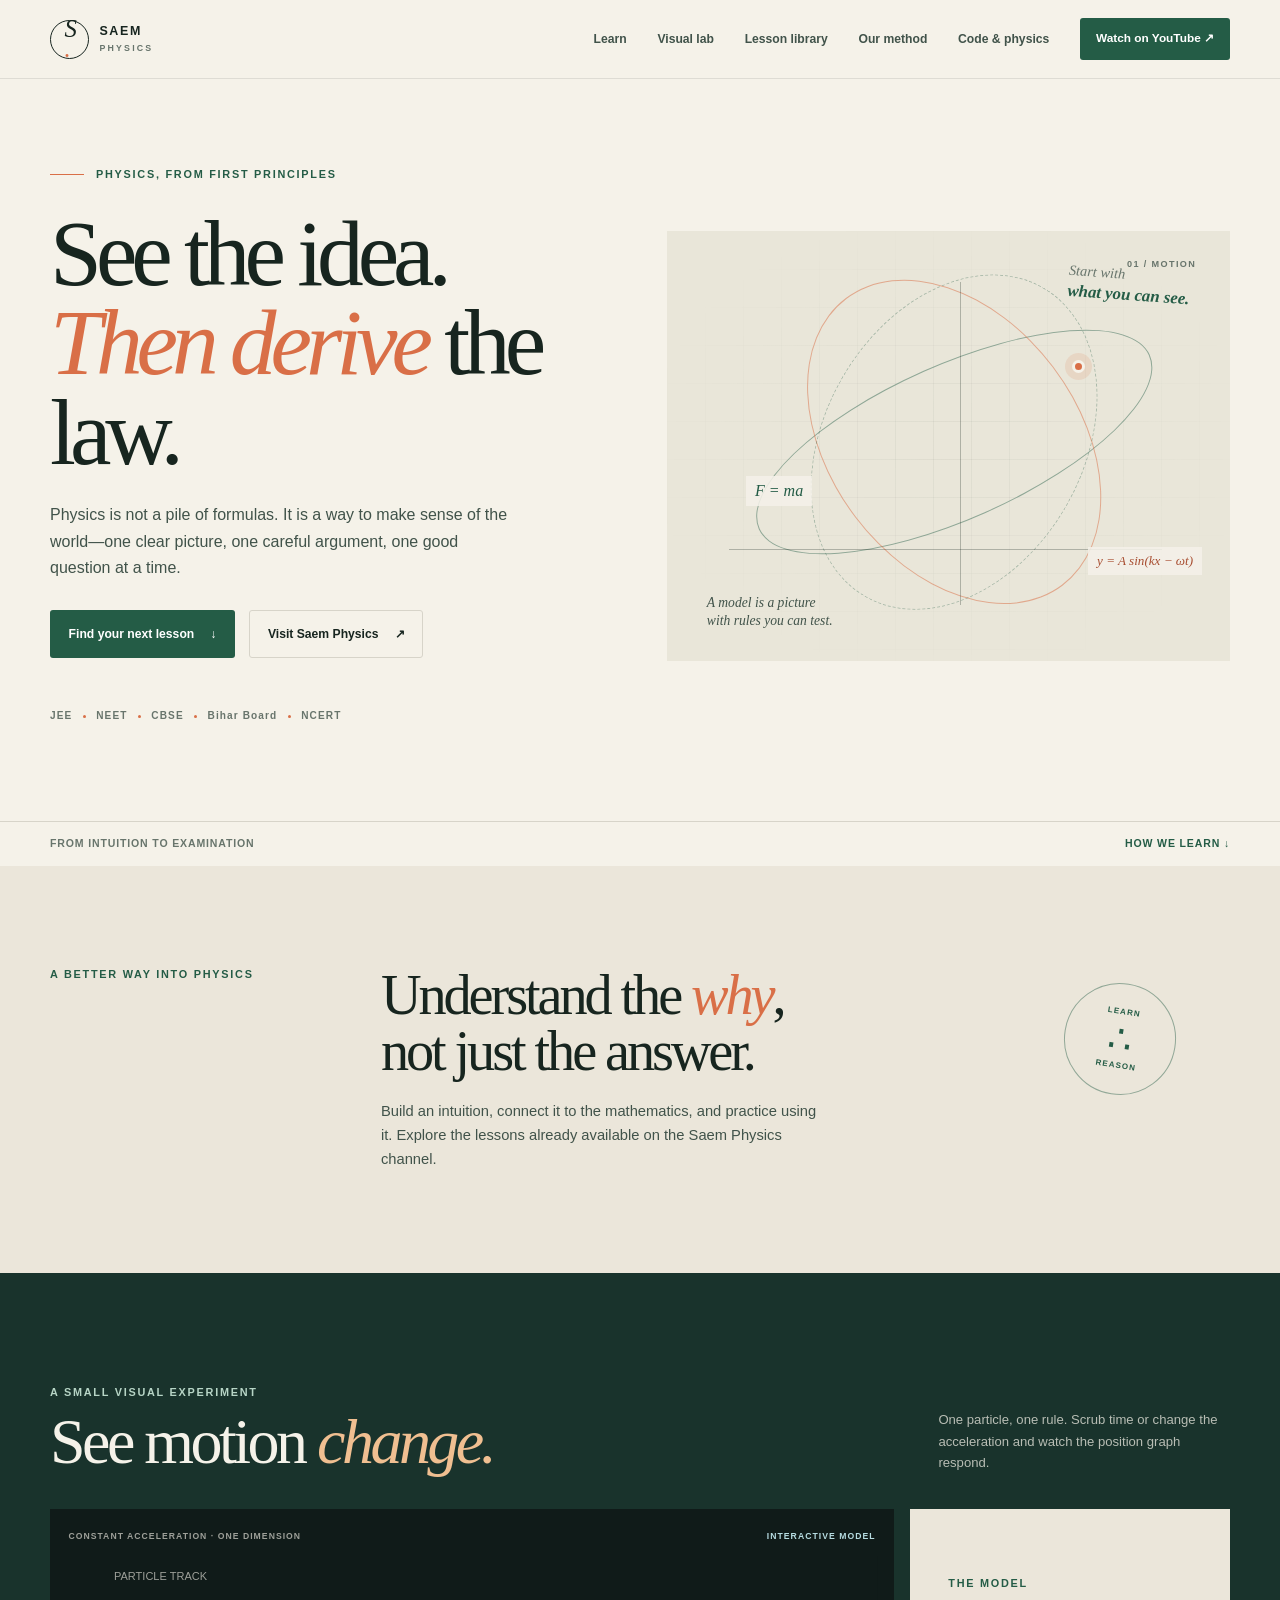
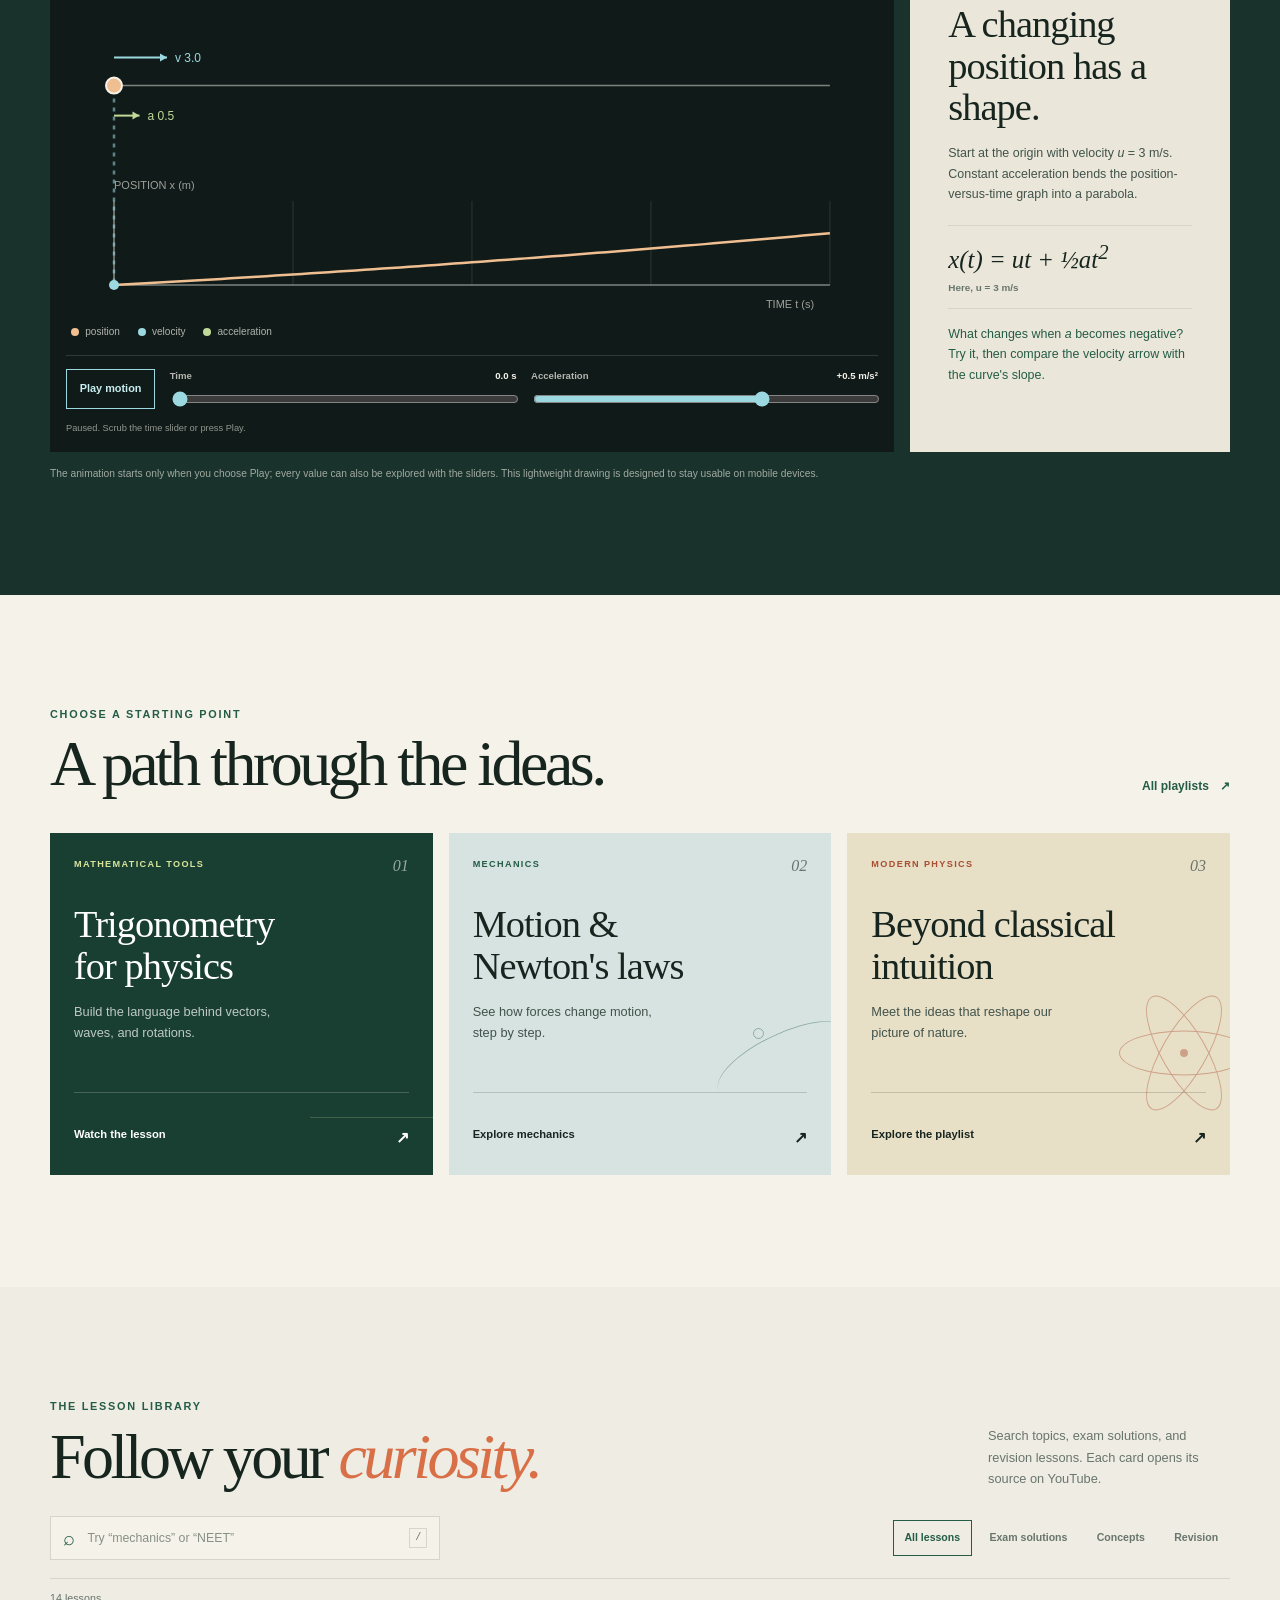
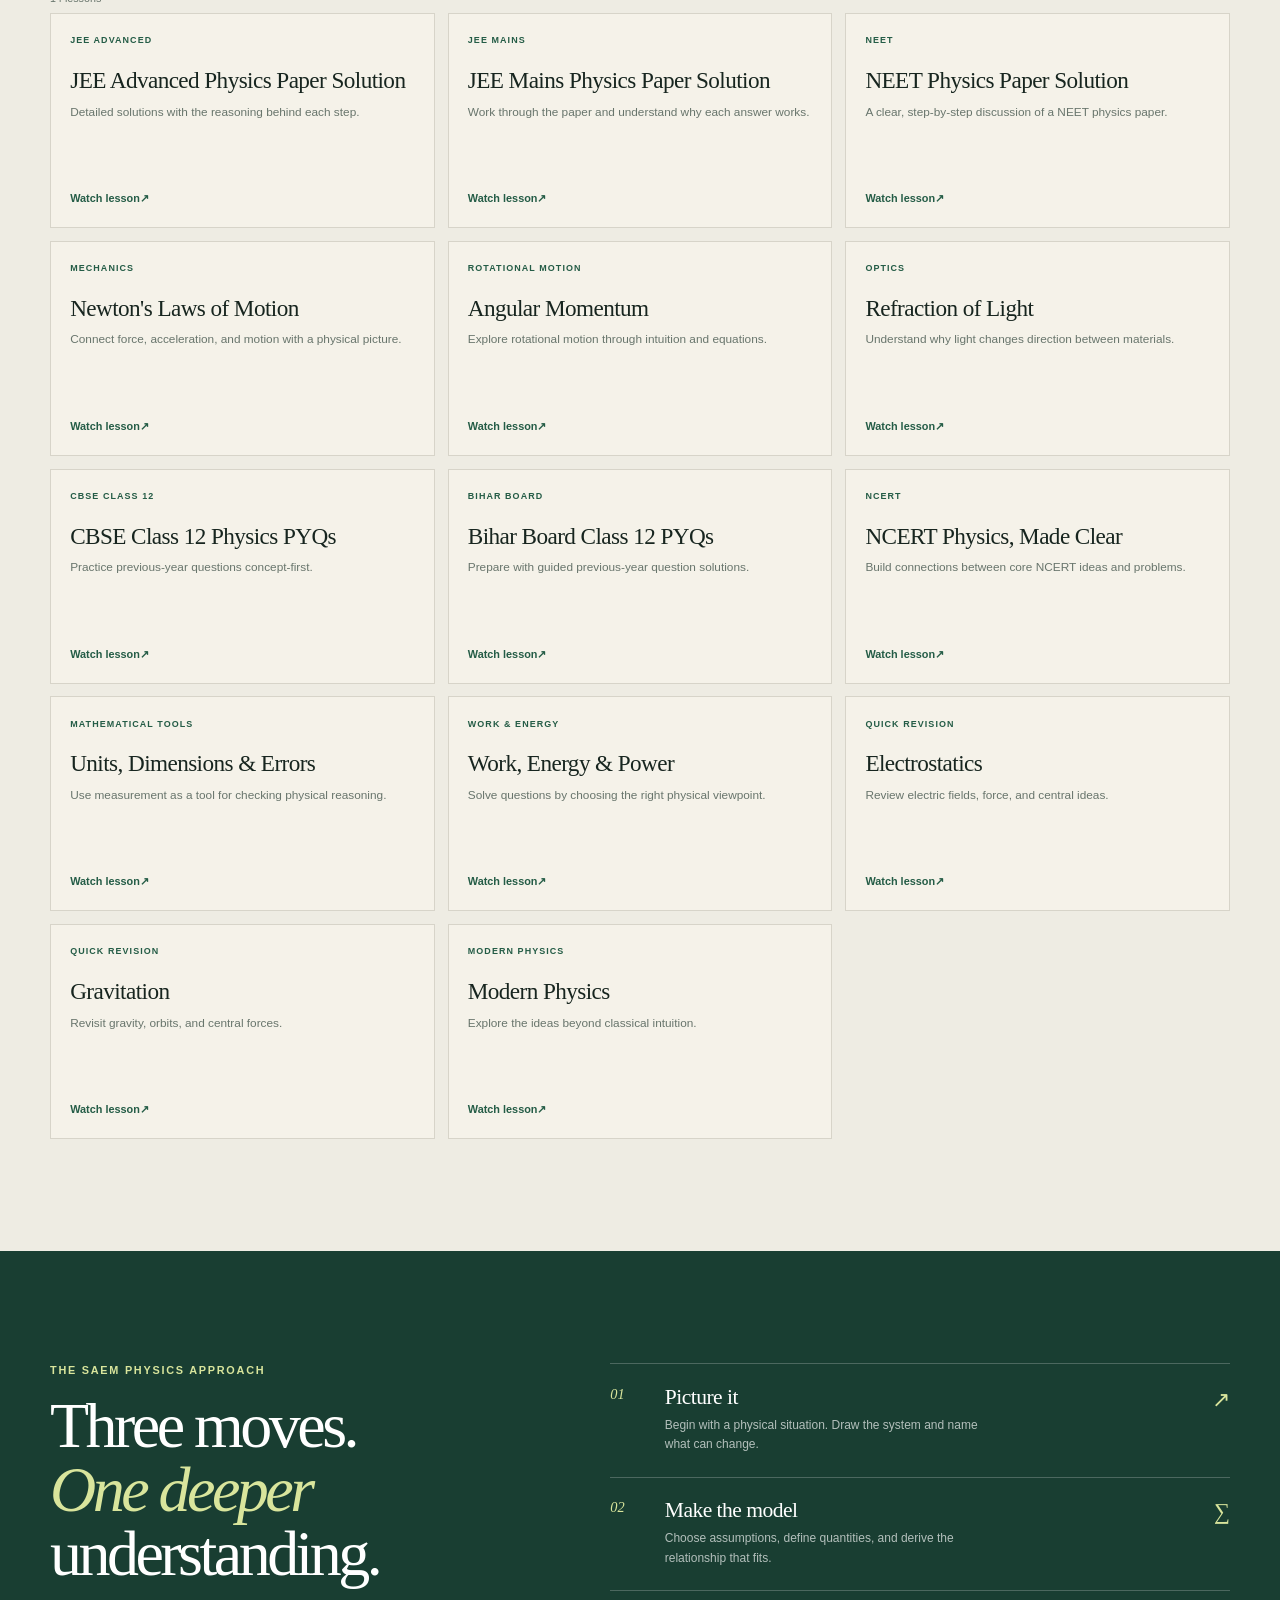
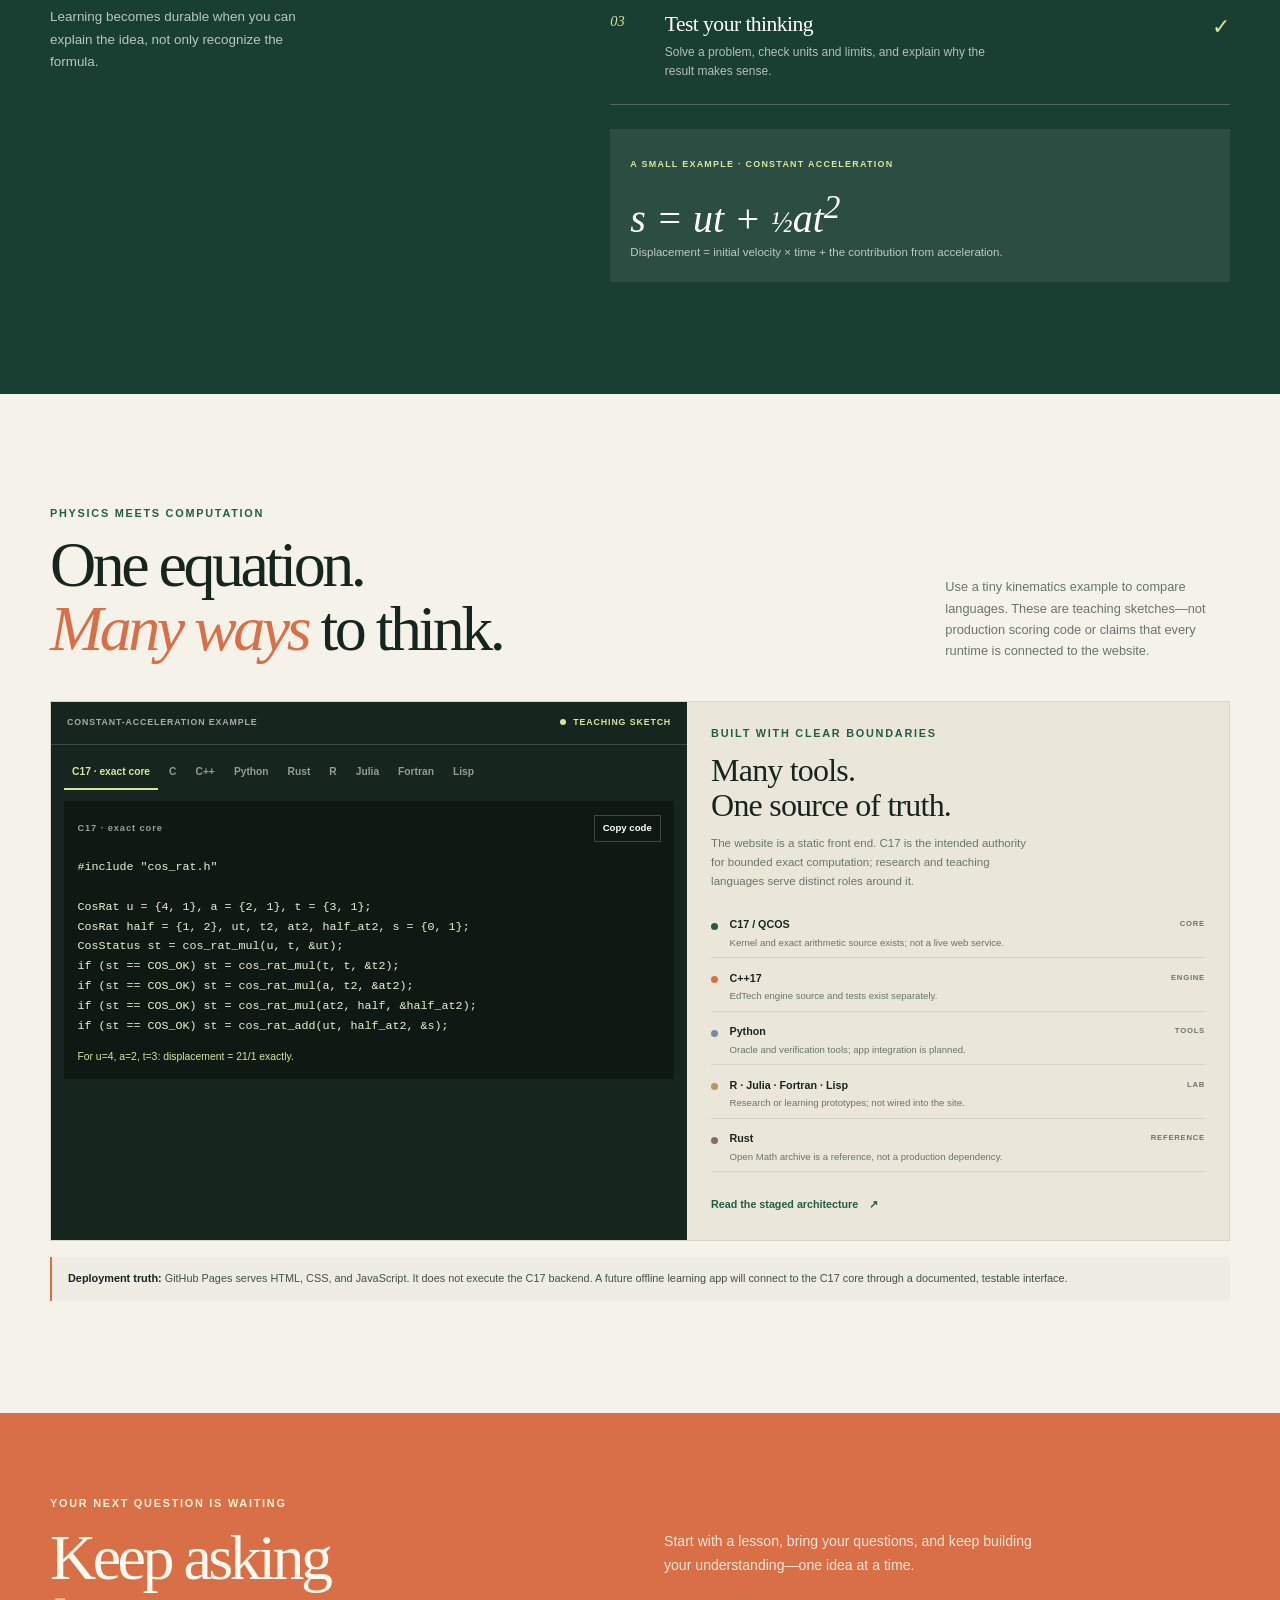
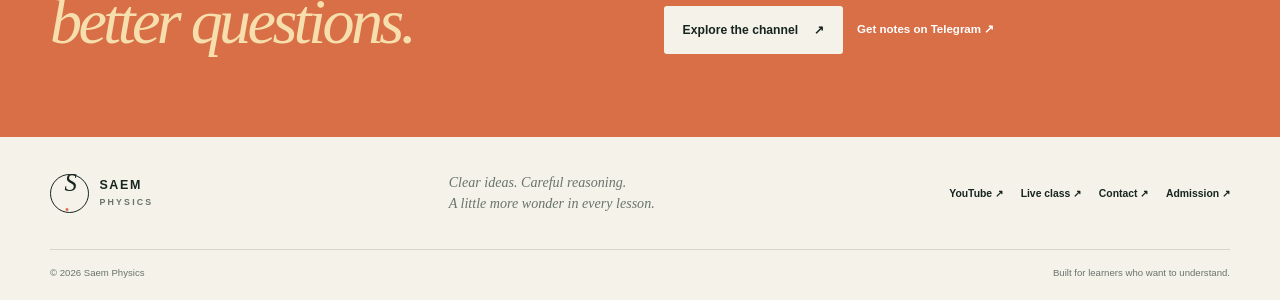
==== commit 239cf5a5: "Organize reference books and add visual motion lesson Co-authored-by: Copilot <223556219+Copilot@use" ====
--- a/index.html
+++ b/index.html
@@ -28,6 +28,7 @@
       </button>
       <nav class="primary-nav" id="primary-nav" aria-label="Main navigation">
         <a href="#learn">Learn</a>
+        <a href="#visual-lab">Visual lab</a>
         <a href="#library">Lesson library</a>
         <a href="#method">Our method</a>
         <a href="#lab">Code &amp; physics</a>
@@ -79,6 +80,54 @@
           <p>Build an intuition, connect it to the mathematics, and practice using it. Explore the lessons already available on the Saem Physics channel.</p>
         </div>
         <div class="subject-stamp" aria-hidden="true"><span>LEARN</span><b>∴</b><span>REASON</span></div>
+      </div>
+    </section>
+
+    <section class="visual-lab-section section" id="visual-lab" aria-labelledby="motion-title">
+      <div class="container">
+        <div class="visual-lab-heading">
+          <div>
+            <p class="eyebrow">A small visual experiment</p>
+            <h2 id="motion-title">See motion <em>change.</em></h2>
+          </div>
+          <p>One particle, one rule. Scrub time or change the acceleration and watch the position graph respond.</p>
+        </div>
+        <div class="motion-lab">
+          <div class="motion-stage">
+            <div class="motion-stage-topline"><span>CONSTANT ACCELERATION · ONE DIMENSION</span><span>INTERACTIVE MODEL</span></div>
+            <canvas id="motion-canvas" class="motion-canvas" width="960" height="360" role="img" aria-label="A particle moving on a line with a velocity arrow and a position versus time graph. Use the controls to change time and acceleration.">
+              A particle moves along a line. Its position graph is x of t equals 3t plus one half a t squared.
+            </canvas>
+            <div class="motion-legend" aria-hidden="true">
+              <span><i class="legend-position"></i> position</span>
+              <span><i class="legend-velocity"></i> velocity</span>
+              <span><i class="legend-acceleration"></i> acceleration</span>
+            </div>
+            <div class="motion-controls">
+              <button id="motion-play" class="motion-play" type="button" aria-pressed="false">Play motion</button>
+              <label class="motion-control">
+                <span>Time <output id="motion-time-output" for="motion-time">0.0 s</output></span>
+                <input id="motion-time" type="range" min="0" max="4" step="0.05" value="0">
+              </label>
+              <label class="motion-control">
+                <span>Acceleration <output id="motion-acceleration-output" for="motion-acceleration">+0.5 m/s²</output></span>
+                <input id="motion-acceleration" type="range" min="-1.5" max="1.5" step="0.1" value="0.5">
+              </label>
+            </div>
+            <p id="motion-status" class="motion-status" aria-live="polite">Paused. Scrub the time slider or press Play.</p>
+          </div>
+          <aside class="motion-explanation">
+            <p class="eyebrow">The model</p>
+            <h3>A changing position has a shape.</h3>
+            <p>Start at the origin with velocity <i>u</i> = 3 m/s. Constant acceleration bends the position-versus-time graph into a parabola.</p>
+            <div class="motion-equation" aria-label="Position equals initial velocity times time plus one half acceleration times time squared">
+              <span>x(t) = ut + ½at<sup>2</sup></span>
+              <small>Here, u = 3 m/s</small>
+            </div>
+            <p class="motion-prompt">What changes when <i>a</i> becomes negative? Try it, then compare the velocity arrow with the curve's slope.</p>
+          </aside>
+        </div>
+        <p class="visual-lab-note">The animation starts only when you choose Play; every value can also be explored with the sliders. This lightweight drawing is designed to stay usable on mobile devices.</p>
       </div>
     </section>
 
--- a/style.css
+++ b/style.css
@@ -91,6 +91,37 @@
 .subject-stamp { display: grid; justify-items: center; align-content: center; gap: .2rem; width: 112px; height: 112px; margin: 1rem auto 0; border: 1px solid rgba(36,92,70,.45); border-radius: 50%; color: var(--green); transform: rotate(9deg); }
 .subject-stamp span { font-size: .5rem; font-weight: 800; letter-spacing: .14em; }
 .subject-stamp b { font: 2.4rem/.9 var(--serif); }
+.visual-lab-section { background: #19332c; color: var(--paper); }
+.visual-lab-section .eyebrow { color: #b7d5c6; }
+.visual-lab-heading { display: flex; align-items: end; justify-content: space-between; gap: 2rem; margin-bottom: 2.2rem; }
+.visual-lab-heading h2 { margin-top: .65rem; }
+.visual-lab-heading h2 em { color: #f0bf91; }
+.visual-lab-heading>p { max-width: 40ch; color: rgba(245,242,233,.72); font-size: .82rem; }
+.motion-lab { display: grid; grid-template-columns: minmax(0,1.45fr) minmax(250px,.55fr); gap: 1rem; }
+.motion-stage { min-width: 0; padding: 1rem; background: #101b19; }
+.motion-stage-topline { display: flex; justify-content: space-between; gap: 1rem; padding: .2rem .15rem .8rem; color: rgba(245,242,233,.62); font-size: .54rem; font-weight: 850; letter-spacing: .12em; }
+.motion-stage-topline span:last-child { color: #b6dce1; }
+.motion-canvas { display: block; width: 100%; height: clamp(260px,34vw,360px); background: #101b19; }
+.motion-legend { display: flex; flex-wrap: wrap; gap: 1.1rem; padding: .5rem .3rem .9rem; color: rgba(245,242,233,.7); font-size: .63rem; }
+.motion-legend span { display: inline-flex; align-items: center; gap: .4rem; }
+.motion-legend i { width: 8px; height: 8px; border-radius: 50%; }
+.legend-position { background: #f0bf91; }.legend-velocity { background: #9bd8df; }.legend-acceleration { background: #c1d998; }
+.motion-controls { display: grid; grid-template-columns: auto 1fr 1fr; align-items: end; gap: .9rem; padding: .8rem 0 .25rem; border-top: 1px solid rgba(245,242,233,.14); }
+.motion-play { min-height: 40px; padding: .55rem .8rem; border: 1px solid #9bd8df; background: transparent; color: #c9eef1; cursor: pointer; font-size: .68rem; font-weight: 800; }
+.motion-play:hover, .motion-play:focus-visible { background: #9bd8df; color: #10211e; }
+.motion-control { display: grid; gap: .3rem; color: rgba(245,242,233,.72); font-size: .6rem; font-weight: 700; }
+.motion-control span { display: flex; justify-content: space-between; gap: .3rem; }
+.motion-control output { color: #f5f2e9; font-variant-numeric: tabular-nums; }
+.motion-control input { width: 100%; accent-color: #9bd8df; cursor: pointer; }
+.motion-status { min-height: 1.2em; margin-top: .5rem; color: rgba(245,242,233,.57); font-size: .58rem; }
+.motion-explanation { display: flex; flex-direction: column; justify-content: center; padding: clamp(1.25rem,3vw,2.4rem); background: #ebe6da; color: var(--ink); }
+.motion-explanation .eyebrow { color: var(--green); }
+.motion-explanation h3 { margin-top: .8rem; font-size: clamp(1.8rem,3vw,2.65rem); }
+.motion-explanation>p:not(.eyebrow) { margin-top: .9rem; color: var(--ink-soft); font-size: .78rem; }
+.motion-equation { display: grid; gap: .25rem; margin-top: 1.25rem; padding: .85rem 0; border-top: 1px solid var(--line); border-bottom: 1px solid var(--line); font: italic 1.55rem/1.3 var(--serif); }
+.motion-equation small { color: var(--muted); font: 650 .62rem/1.4 var(--sans); }
+.motion-prompt { color: var(--green) !important; }
+.visual-lab-note { margin-top: .85rem; color: rgba(245,242,233,.62); font-size: .64rem; }
 .section { padding-block: 7rem; }
 .learning-section { background: var(--paper); }
 .section-heading { display: flex; align-items: end; justify-content: space-between; gap: 2rem; margin-bottom: 2.3rem; }
@@ -219,6 +250,8 @@
   .library-controls { align-items: stretch; flex-direction: column; }
   .search-box { width: 100%; }
   .method-layout { gap: 3rem; }
+  .motion-lab { grid-template-columns: 1fr; }
+  .motion-explanation { min-height: 250px; }
   .lab-layout { grid-template-columns: 1fr; }
   .stack-list { grid-template-columns: 1fr 1fr; column-gap: 1rem; }
 }
@@ -243,8 +276,8 @@
   .intro-layout { grid-template-columns: 1fr; gap: 1rem; }
   .intro-layout h2 { font-size: 2.8rem; }
   .section { padding-block: 4.5rem; }
-  .section-heading, .lab-heading { align-items: start; flex-direction: column; gap: 1rem; }
-  .section-heading h2, .lab-heading h2 { font-size: 3.2rem; }
+  .section-heading, .lab-heading, .visual-lab-heading { align-items: start; flex-direction: column; gap: 1rem; }
+  .section-heading h2, .lab-heading h2, .visual-lab-heading h2 { font-size: 3.2rem; }
   .path-grid, .lesson-grid { grid-template-columns: 1fr; }
   .path-card { min-height: 292px; }
   .path-card h3 { font-size: 2.35rem; }
@@ -254,6 +287,11 @@
   .method-layout { grid-template-columns: 1fr; gap: 2.5rem; }
   .method-heading h2 { font-size: 3.1rem; }
   .method-step { grid-template-columns: 1.8rem 1fr 1.3rem; gap: .65rem; }
+  .motion-stage { padding: .7rem; }
+  .motion-stage-topline { font-size: .45rem; }
+  .motion-controls { grid-template-columns: 1fr 1fr; gap: .7rem; }
+  .motion-play { grid-column: 1 / -1; }
+  .motion-explanation { min-height: 0; }
   .lab-heading { margin-bottom: 1.5rem; }
   .lab-heading>p { max-width: 48ch; }
   .code-topline { font-size: .48rem; }
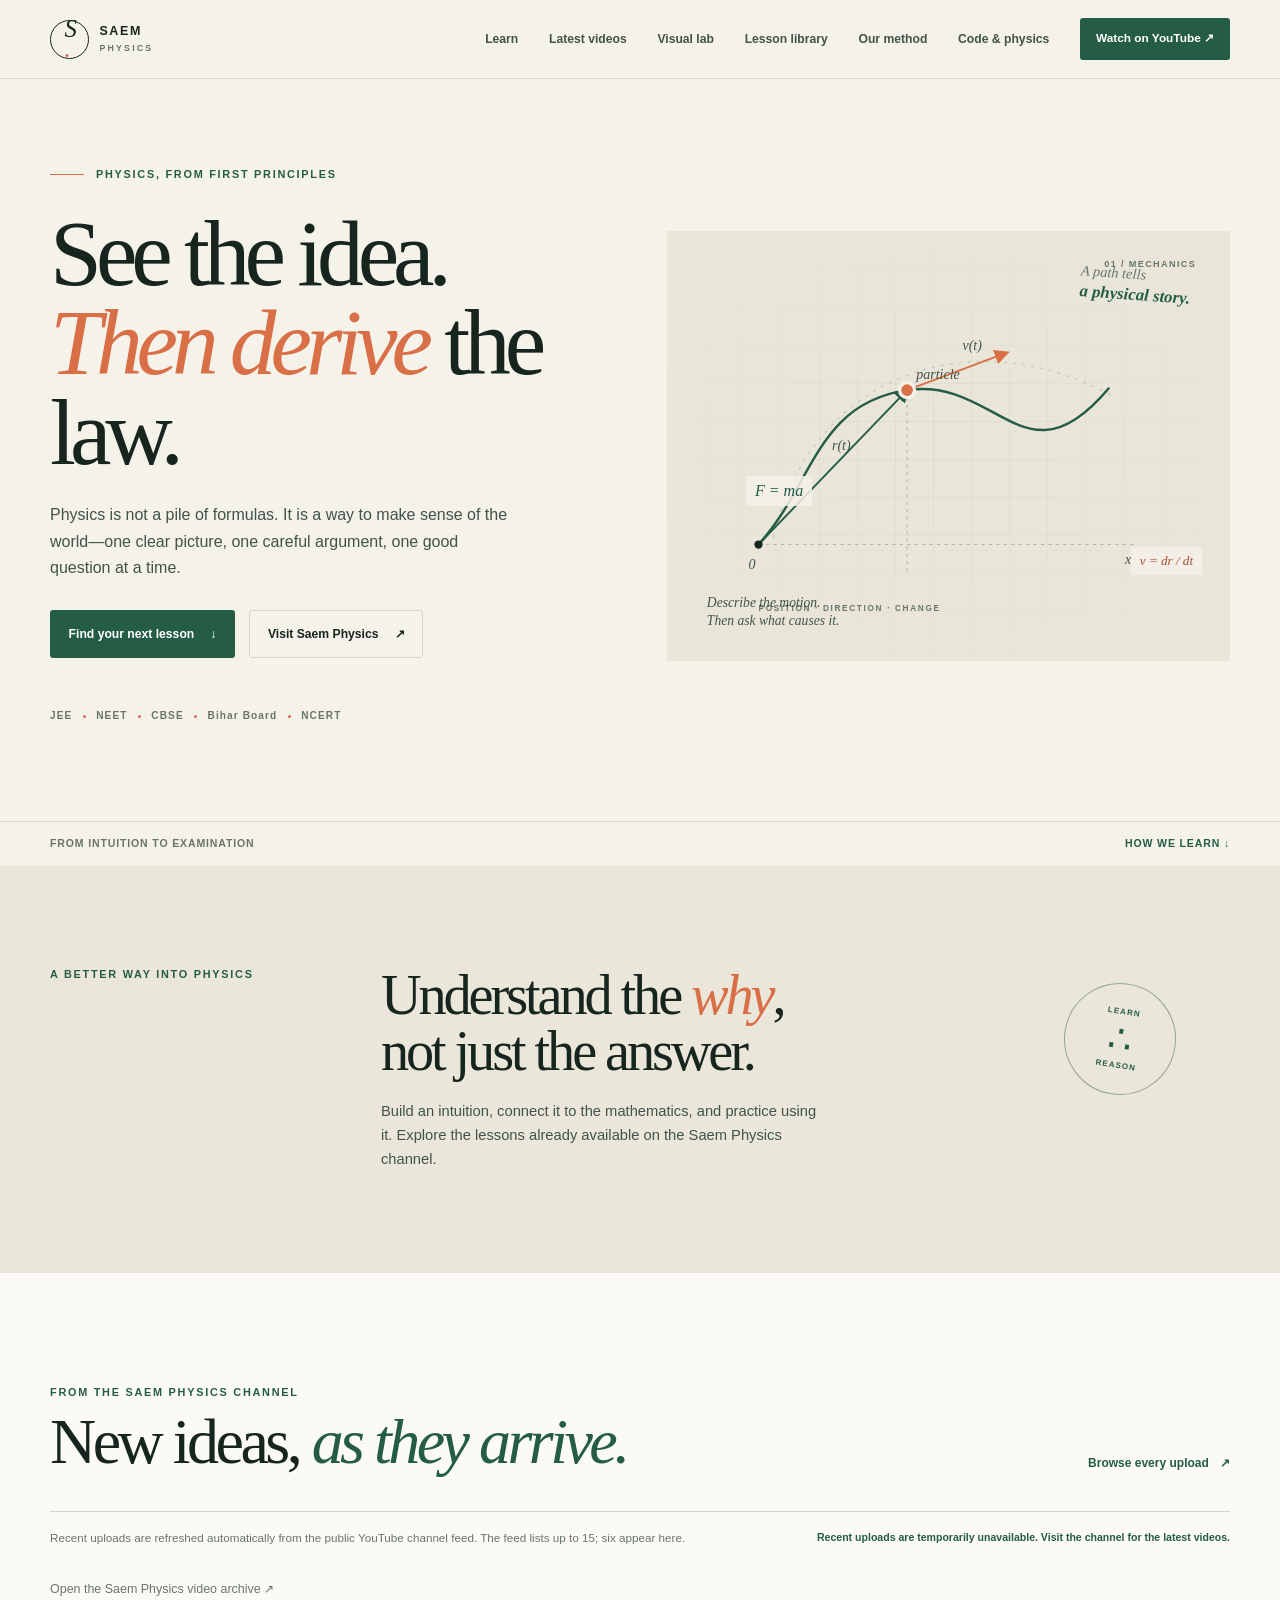
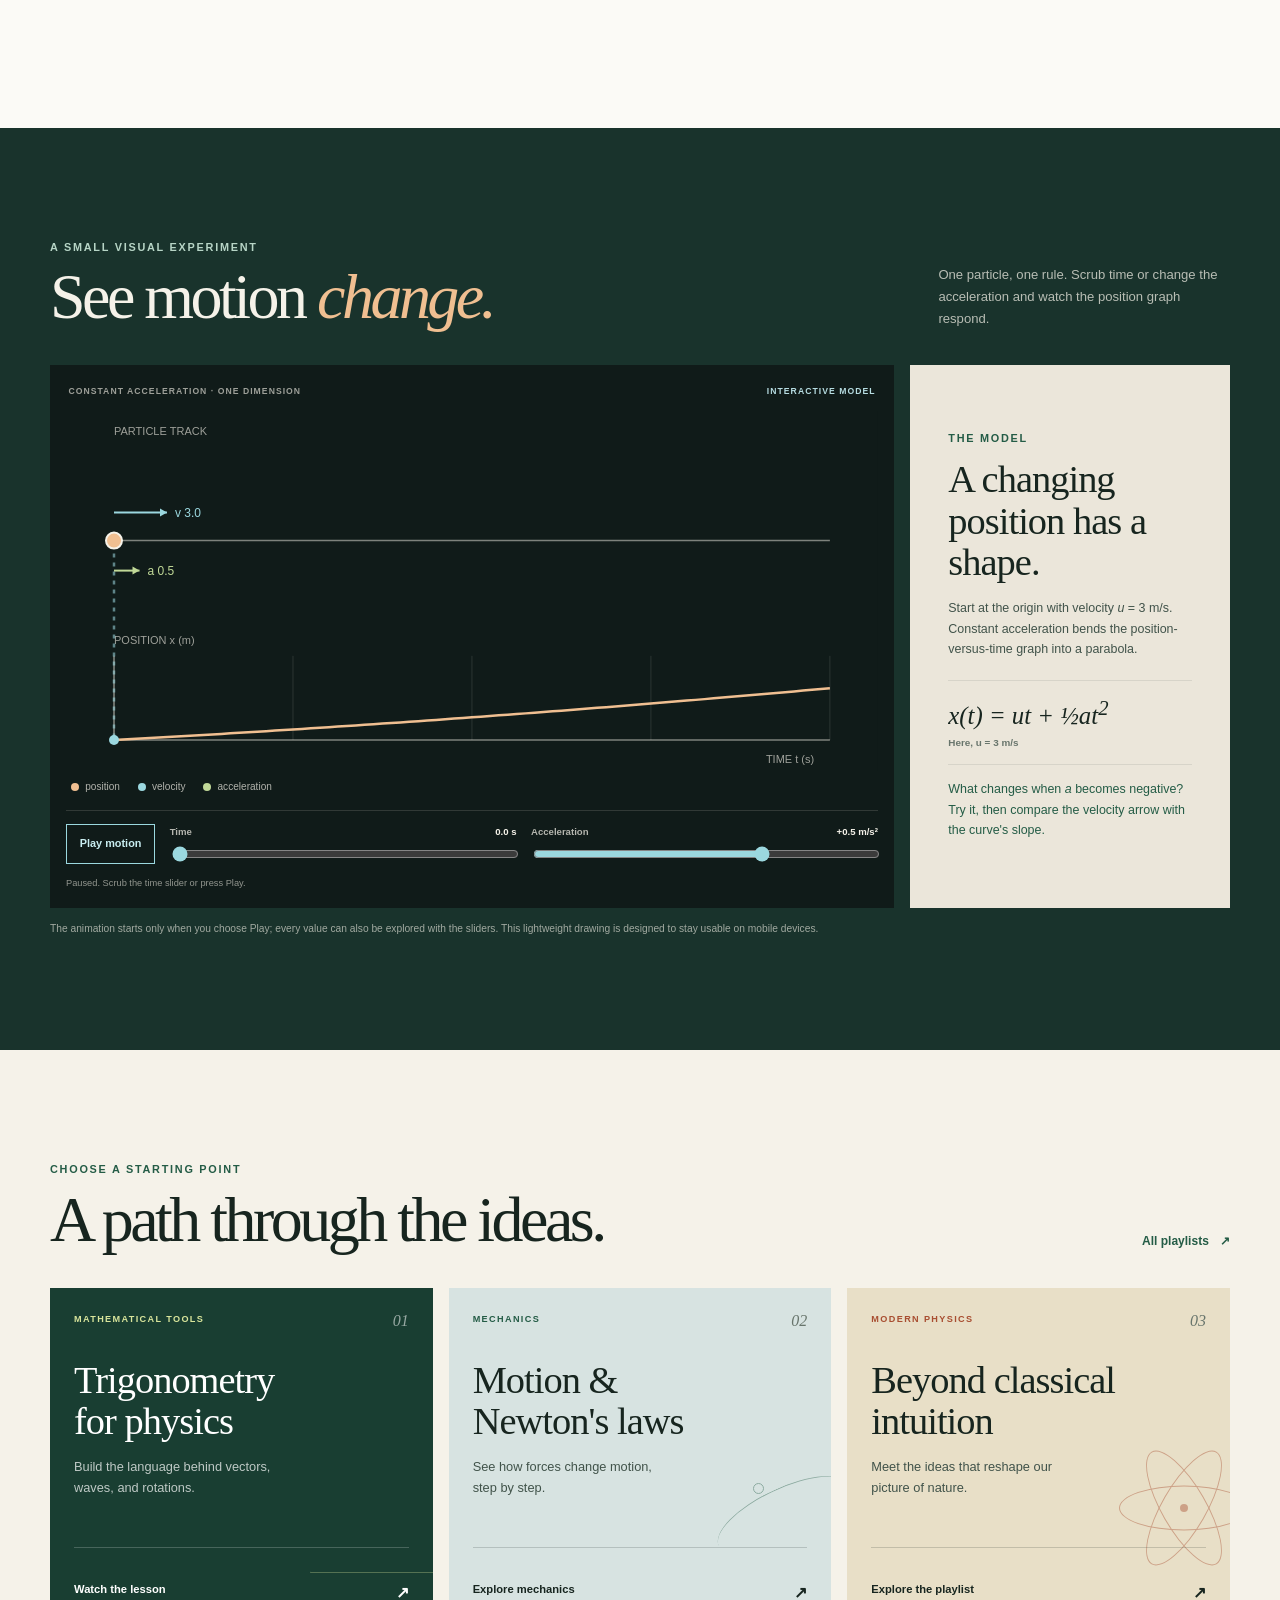
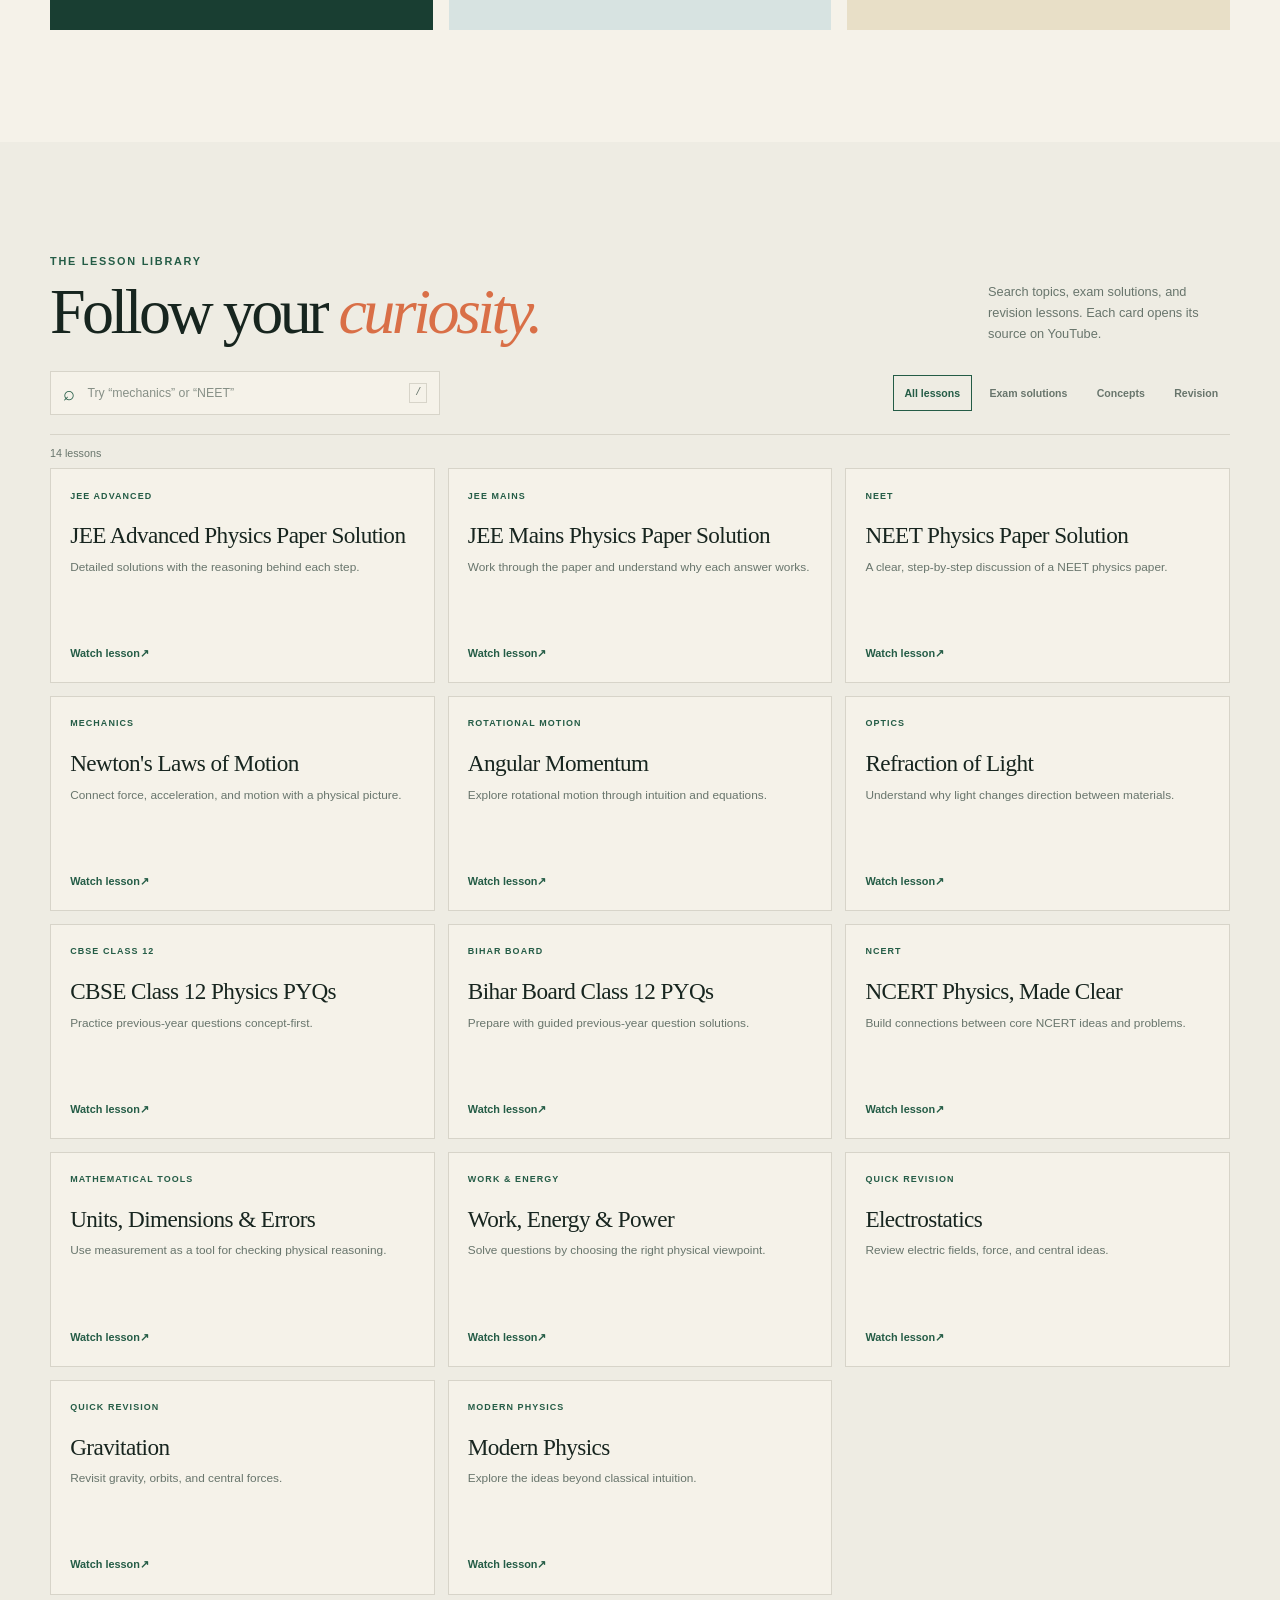
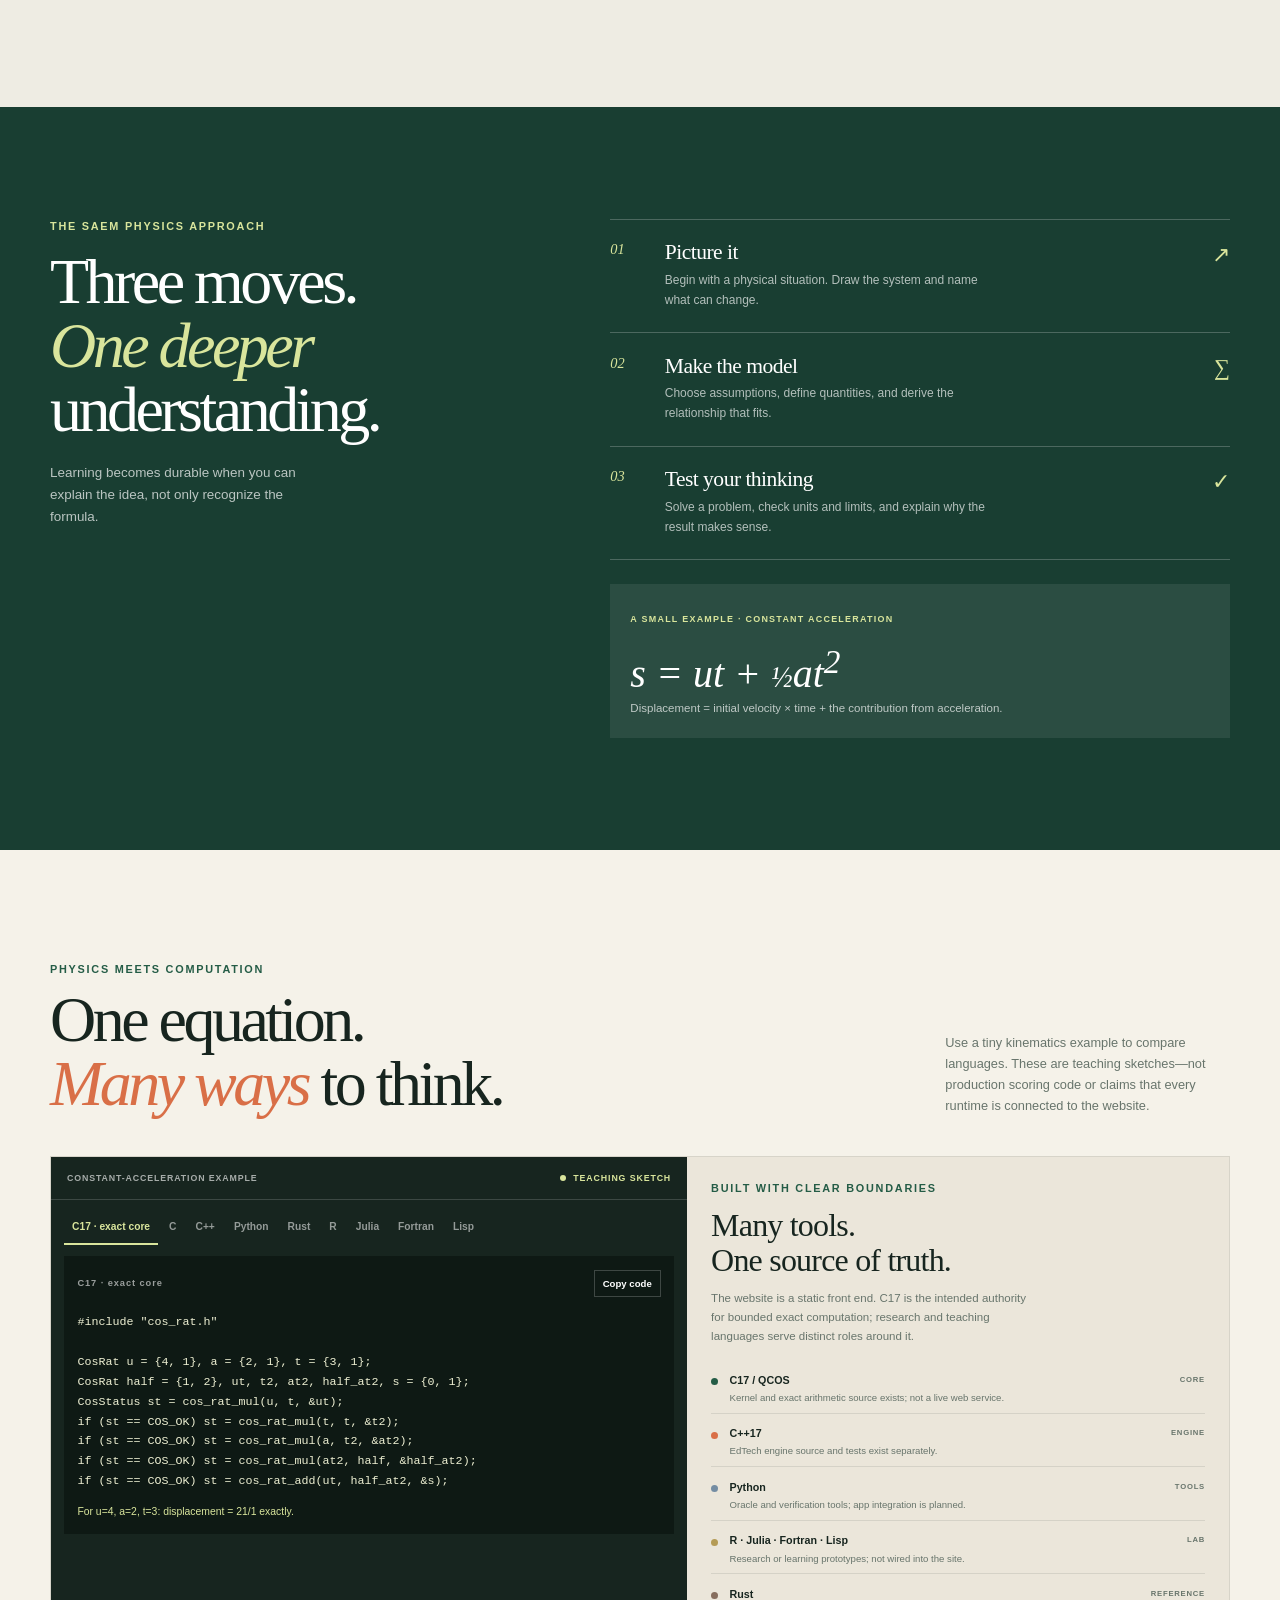
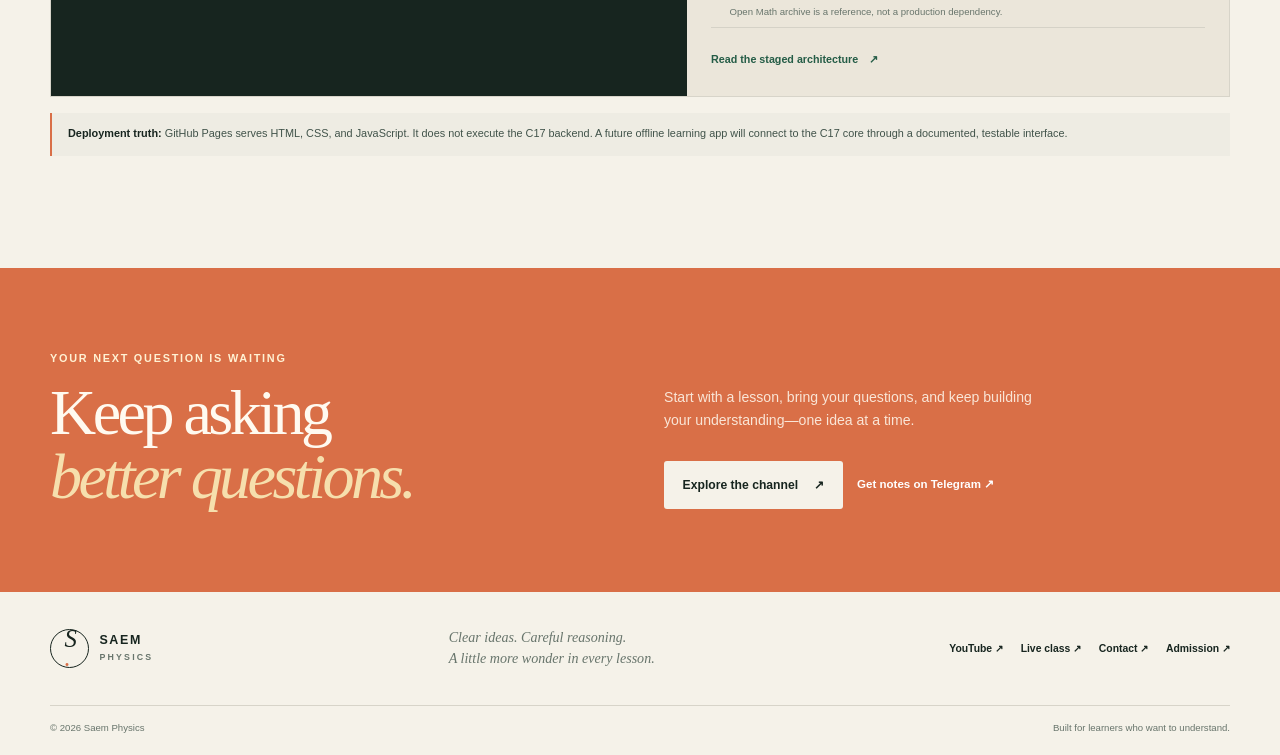
==== commit 0ccb52ef: "feat(site): sync recent Saem Physics uploads Co-authored-by: Copilot <223556219+Copilot@users.norepl" ====
--- a/index.html
+++ b/index.html
@@ -28,6 +28,7 @@
       </button>
       <nav class="primary-nav" id="primary-nav" aria-label="Main navigation">
         <a href="#learn">Learn</a>
+        <a href="#channel-updates">Latest videos</a>
         <a href="#visual-lab">Visual lab</a>
         <a href="#library">Lesson library</a>
         <a href="#method">Our method</a>
@@ -50,18 +51,37 @@
           </div>
           <p class="hero-audience">JEE <i></i> NEET <i></i> CBSE <i></i> Bihar Board <i></i> NCERT</p>
         </div>
-        <div class="hero-visual" role="img" aria-label="A visual sketch of a particle moving along a curved path">
-          <div class="visual-note note-top">Start with<br><strong>what you can see.</strong></div>
-          <div class="orbit orbit-one"></div>
-          <div class="orbit orbit-two"></div>
-          <div class="orbit orbit-three"></div>
-          <div class="axis axis-x"></div>
-          <div class="axis axis-y"></div>
-          <div class="path-dot"></div>
+        <div class="hero-visual">
+          <div class="visual-note note-top">A path tells<br><strong>a physical story.</strong></div>
+          <svg class="hero-diagram" viewBox="0 0 640 500" role="img" aria-labelledby="hero-diagram-title hero-diagram-desc">
+            <title id="hero-diagram-title">A particle follows a curved path</title>
+            <desc id="hero-diagram-desc">Position and velocity vectors describe a particle moving through a field of motion.</desc>
+            <defs>
+              <marker id="arrow-coral" markerWidth="8" markerHeight="8" refX="6" refY="4" orient="auto">
+                <path d="M0 0 8 4 0 8Z" fill="#d96f47"></path>
+              </marker>
+              <marker id="arrow-green" markerWidth="8" markerHeight="8" refX="6" refY="4" orient="auto">
+                <path d="M0 0 8 4 0 8Z" fill="#245c46"></path>
+              </marker>
+            </defs>
+            <path class="diagram-orbit" d="M108 356 C154 156 350 91 518 184"></path>
+            <path class="diagram-path" d="M90 364 C156 292 160 193 270 177 S413 295 514 175"></path>
+            <path class="diagram-guide" d="M90 364H545M270 177V401"></path>
+            <path class="diagram-vector diagram-position" d="M90 364 270 177" marker-end="url(#arrow-green)"></path>
+            <path class="diagram-vector diagram-velocity" d="M270 177 390 132" marker-end="url(#arrow-coral)"></path>
+            <circle class="diagram-point" cx="270" cy="177" r="9"></circle>
+            <circle class="diagram-origin" cx="90" cy="364" r="5"></circle>
+            <text x="179" y="249">r(t)</text>
+            <text x="337" y="128">v(t)</text>
+            <text x="78" y="394">0</text>
+            <text x="534" y="387">x</text>
+            <text x="281" y="164">particle</text>
+            <text class="diagram-caption" x="90" y="445">POSITION · DIRECTION · CHANGE</text>
+          </svg>
           <span class="formula formula-force">F = ma</span>
-          <span class="formula formula-wave">y = A sin(kx − ωt)</span>
-          <span class="visual-caption">A model is a picture<br>with rules you can test.</span>
-          <span class="visual-index">01 / MOTION</span>
+          <span class="formula formula-wave">v = dr / dt</span>
+          <span class="visual-caption">Describe the motion.<br>Then ask what causes it.</span>
+          <span class="visual-index">01 / MECHANICS</span>
         </div>
       </div>
       <div class="hero-bottom">
@@ -80,6 +100,24 @@
           <p>Build an intuition, connect it to the mathematics, and practice using it. Explore the lessons already available on the Saem Physics channel.</p>
         </div>
         <div class="subject-stamp" aria-hidden="true"><span>LEARN</span><b>∴</b><span>REASON</span></div>
+      </div>
+    </section>
+
+    <section class="channel-section section" id="channel-updates" aria-labelledby="channel-title">
+      <div class="container">
+        <div class="section-heading channel-heading">
+          <div>
+            <p class="eyebrow">From the Saem Physics channel</p>
+            <h2 id="channel-title">New ideas, <em>as they arrive.</em></h2>
+          </div>
+          <a class="arrow-link" href="https://www.youtube.com/@SaemPhysics/videos" target="_blank" rel="noopener noreferrer">Browse every upload <span aria-hidden="true">↗</span></a>
+        </div>
+        <div class="channel-feed-bar">
+          <p>Recent uploads are refreshed automatically from the public YouTube channel feed. The feed lists up to 15; six appear here.</p>
+          <p id="channel-feed-status" class="channel-feed-status" role="status" aria-live="polite">Loading recent videos…</p>
+        </div>
+        <div class="channel-video-grid" id="channel-video-grid"></div>
+        <noscript><p class="channel-fallback">Turn on JavaScript to see the latest uploads, or <a href="https://www.youtube.com/@SaemPhysics/videos">visit the channel archive</a>.</p></noscript>
       </div>
     </section>
 
--- a/style.css
+++ b/style.css
@@ -64,14 +64,17 @@
 .hero-audience i { width: 3px; height: 3px; border-radius: 50%; background: var(--orange); }
 .hero-visual { position: relative; min-height: 430px; overflow: hidden; background: #e9e6d9; }
 .hero-visual:before { position: absolute; inset: 0; background-image: linear-gradient(rgba(23,37,31,.05) 1px, transparent 1px), linear-gradient(90deg, rgba(23,37,31,.05) 1px, transparent 1px); background-size: 38px 38px; content: ""; mask-image: radial-gradient(ellipse, #000 0, transparent 78%); }
-.orbit { position: absolute; top: 49%; left: 51%; border: 1px solid rgba(36,92,70,.46); border-radius: 50%; transform: translate(-50%,-50%) rotate(-24deg); }
-.orbit-one { width: 76%; height: 36%; }
-.orbit-two { width: 64%; height: 58%; transform: translate(-50%,-50%) rotate(53deg); border-color: rgba(217,111,71,.52); }
-.orbit-three { width: 46%; height: 83%; transform: translate(-50%,-50%) rotate(30deg); border-style: dashed; opacity: .7; }
-.axis { position: absolute; background: rgba(23,37,31,.28); }
-.axis-x { top: 74%; left: 11%; width: 77%; height: 1px; }
-.axis-y { top: 12%; left: 52%; width: 1px; height: 75%; }
-.path-dot { position: absolute; top: 30%; left: 72%; width: 13px; height: 13px; border: 3px solid var(--paper); border-radius: 50%; background: var(--orange); box-shadow: 0 0 0 7px rgba(217,111,71,.14); }
+.hero-diagram { position: absolute; inset: 3% 3% 1%; width: 94%; height: 96%; overflow: visible; }
+.diagram-orbit { fill: none; stroke: rgba(36,92,70,.2); stroke-width: 1.4; stroke-dasharray: 4 7; }
+.diagram-path { fill: none; stroke: #245c46; stroke-width: 3; stroke-linecap: round; }
+.diagram-guide { fill: none; stroke: rgba(23,37,31,.3); stroke-width: 1; stroke-dasharray: 4 5; }
+.diagram-vector { fill: none; stroke-width: 2.3; stroke-linecap: round; }
+.diagram-position { stroke: #245c46; }
+.diagram-velocity { stroke: #d96f47; }
+.diagram-point { fill: #d96f47; stroke: #f5f2e9; stroke-width: 4; }
+.diagram-origin { fill: #17251f; }
+.hero-diagram text { fill: #41534a; font: italic 17px Georgia,serif; }
+.hero-diagram .diagram-caption { fill: #68756c; font: 800 10px "Segoe UI",sans-serif; letter-spacing: 2px; }
 .visual-note { position: absolute; z-index: 1; color: var(--muted); font: italic .9rem/1.35 var(--serif); }
 .note-top { top: 8%; right: 7%; transform: rotate(4deg); }
 .visual-note strong { color: var(--green); font-size: 1.05rem; }
@@ -91,6 +94,21 @@
 .subject-stamp { display: grid; justify-items: center; align-content: center; gap: .2rem; width: 112px; height: 112px; margin: 1rem auto 0; border: 1px solid rgba(36,92,70,.45); border-radius: 50%; color: var(--green); transform: rotate(9deg); }
 .subject-stamp span { font-size: .5rem; font-weight: 800; letter-spacing: .14em; }
 .subject-stamp b { font: 2.4rem/.9 var(--serif); }
+.channel-section { background: #fbfaf6; }
+.channel-heading { margin-bottom: 1.1rem; }
+.channel-feed-bar { display: flex; justify-content: space-between; align-items: center; gap: 1rem; padding-block: 1rem; border-top: 1px solid var(--line); color: var(--muted); font-size: .73rem; }
+.channel-feed-status { color: var(--green); font-size: .66rem; font-weight: 750; }
+.channel-video-grid { display: grid; grid-template-columns: repeat(3,minmax(0,1fr)); gap: .85rem; }
+.channel-video { display: grid; grid-template-rows: auto auto 1fr auto; min-height: 245px; padding: 1.15rem; border: 1px solid var(--line); background: var(--paper); transition: transform .2s,border-color .2s,box-shadow .2s; }
+.channel-video:hover { transform: translateY(-4px); border-color: var(--green); box-shadow: 0 12px 30px rgba(23,37,31,.08); }
+.channel-video-top { display: flex; justify-content: space-between; align-items: center; gap: .5rem; color: var(--green); font-size: .55rem; font-weight: 850; letter-spacing: .12em; text-transform: uppercase; }
+.channel-video-top time { color: var(--muted); font-size: .58rem; font-weight: 650; letter-spacing: 0; }
+.channel-video img { display: block; width: 100%; aspect-ratio: 16/9; margin-top: .9rem; object-fit: cover; background: var(--paper-deep); }
+.channel-video h3 { align-self: center; margin-block: 1.4rem; font-size: clamp(1.3rem,2.1vw,1.9rem); overflow-wrap: anywhere; }
+.channel-video-action { display: flex; justify-content: space-between; align-items: center; padding-top: .75rem; border-top: 1px solid var(--line); color: var(--ink-soft); font-size: .66rem; font-weight: 750; }
+.channel-video-action span:last-child { color: var(--orange); font-size: 1rem; }
+.channel-fallback { padding: 1rem 0; color: var(--muted); font-size: .78rem; }
+.channel-fallback a { color: var(--green); text-decoration: underline; text-underline-offset: .2em; }
 .visual-lab-section { background: #19332c; color: var(--paper); }
 .visual-lab-section .eyebrow { color: #b7d5c6; }
 .visual-lab-heading { display: flex; align-items: end; justify-content: space-between; gap: 2rem; margin-bottom: 2.2rem; }
@@ -248,6 +266,7 @@
   .path-card { min-height: 320px; padding: 1.2rem; }
   .path-card h3 { font-size: 2rem; }
   .library-controls { align-items: stretch; flex-direction: column; }
+  .channel-video-grid { grid-template-columns: repeat(2,minmax(0,1fr)); }
   .search-box { width: 100%; }
   .method-layout { gap: 3rem; }
   .motion-lab { grid-template-columns: 1fr; }
@@ -277,8 +296,9 @@
   .intro-layout h2 { font-size: 2.8rem; }
   .section { padding-block: 4.5rem; }
   .section-heading, .lab-heading, .visual-lab-heading { align-items: start; flex-direction: column; gap: 1rem; }
+  .channel-feed-bar { align-items: start; flex-direction: column; gap: .35rem; }
   .section-heading h2, .lab-heading h2, .visual-lab-heading h2 { font-size: 3.2rem; }
-  .path-grid, .lesson-grid { grid-template-columns: 1fr; }
+  .path-grid, .lesson-grid, .channel-video-grid { grid-template-columns: 1fr; }
   .path-card { min-height: 292px; }
   .path-card h3 { font-size: 2.35rem; }
   .section-aside { max-width: 44ch; }
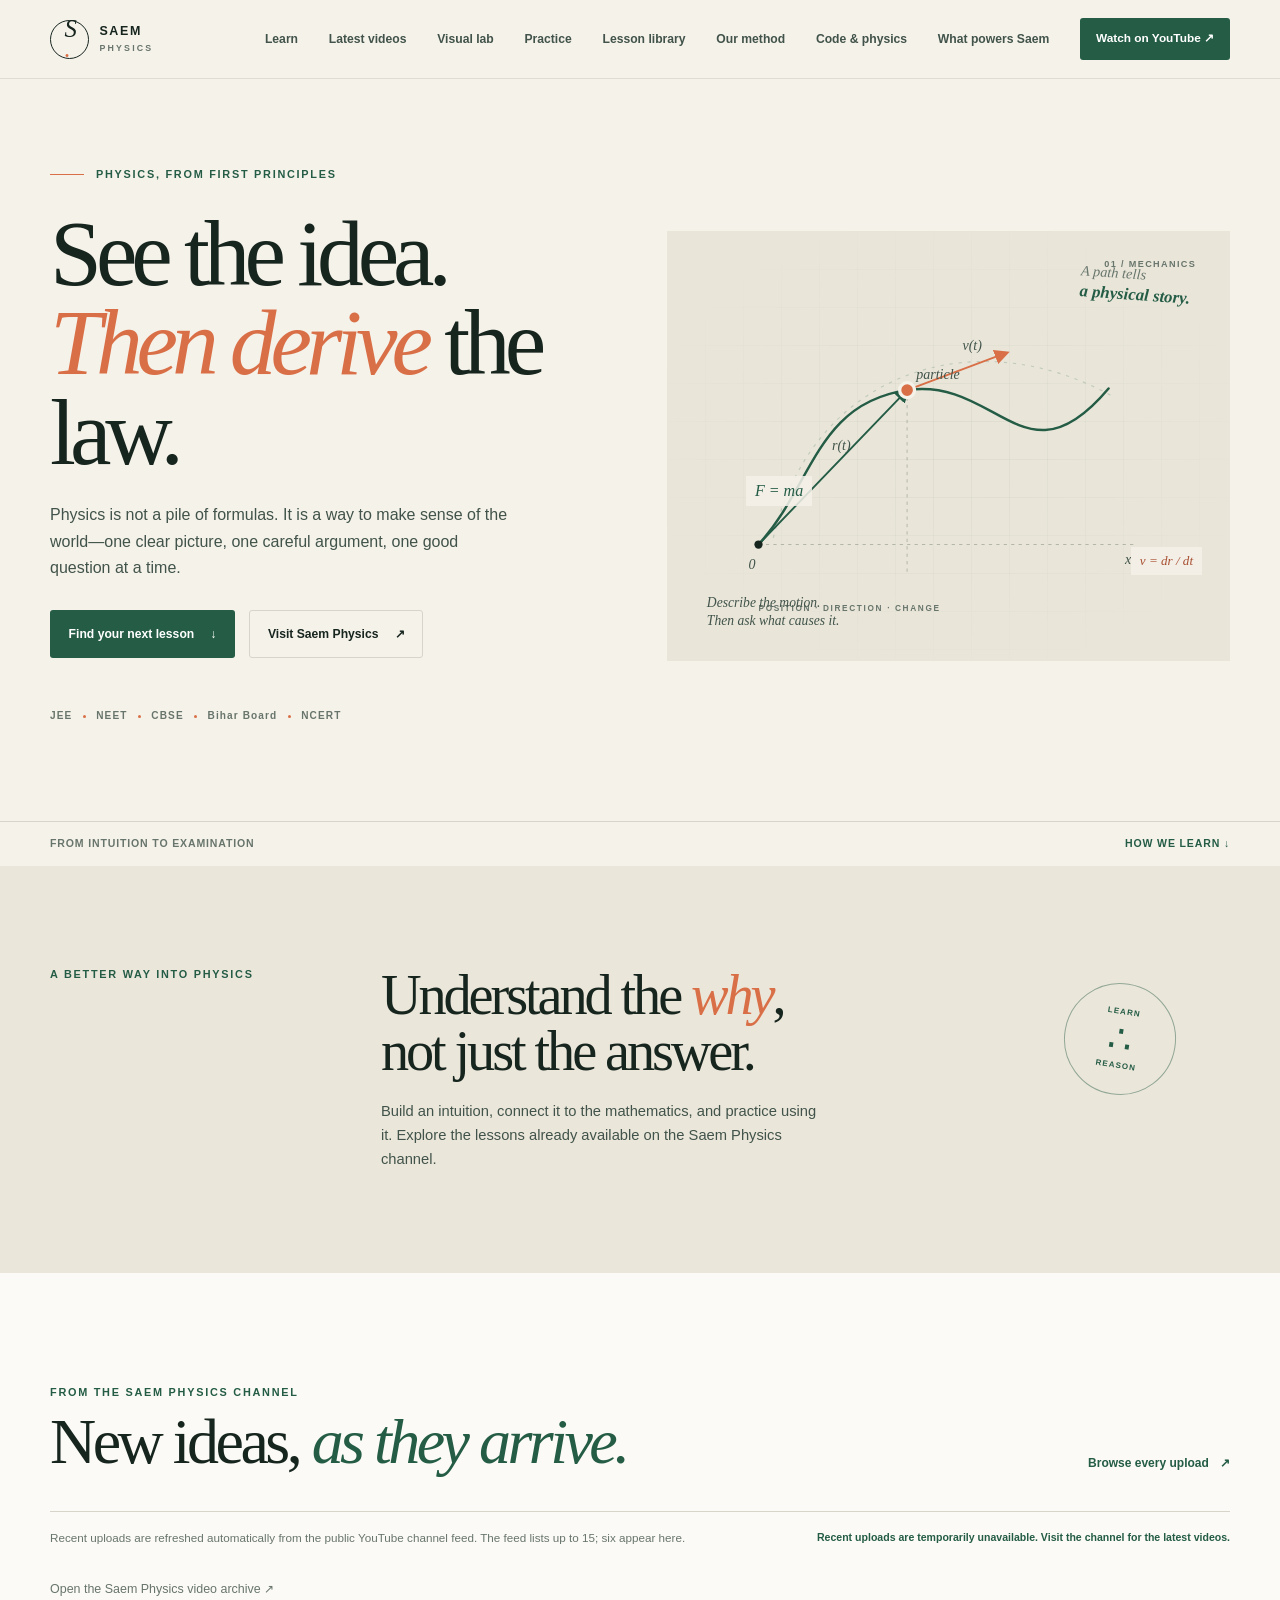
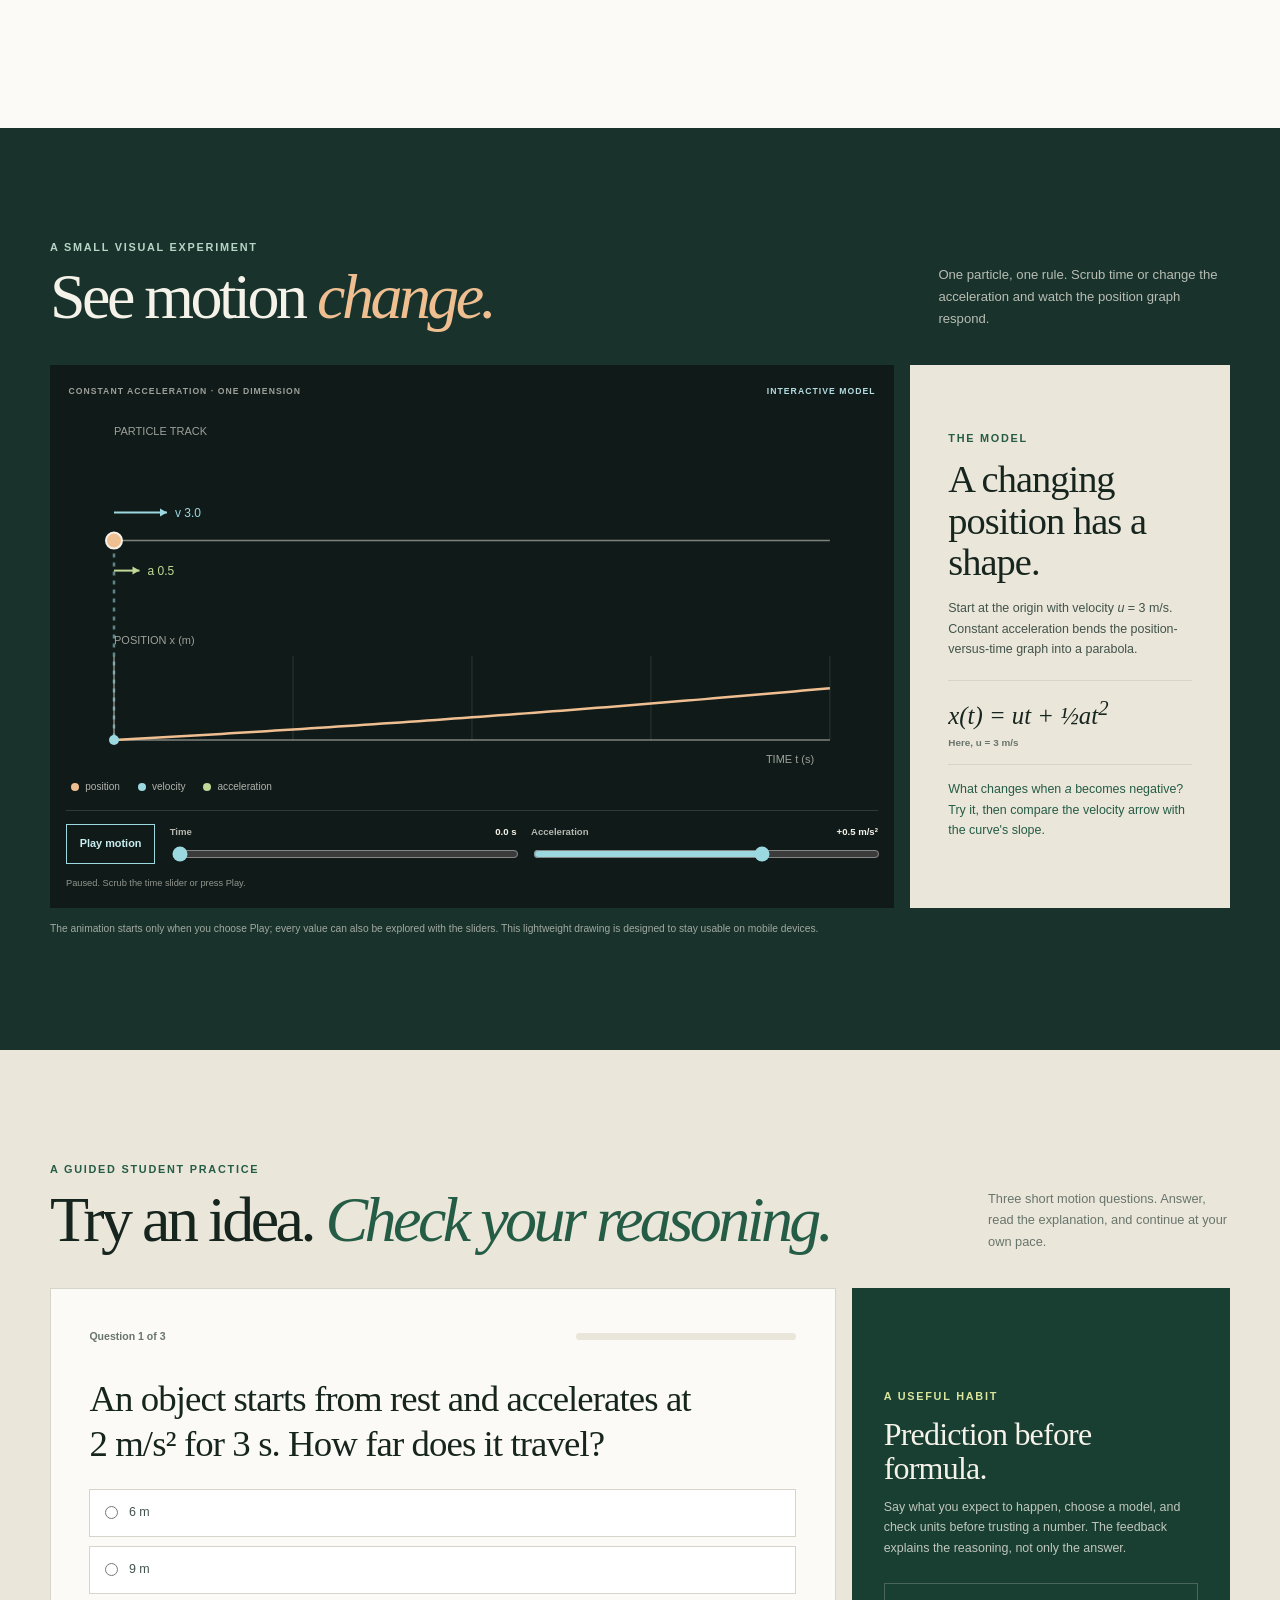
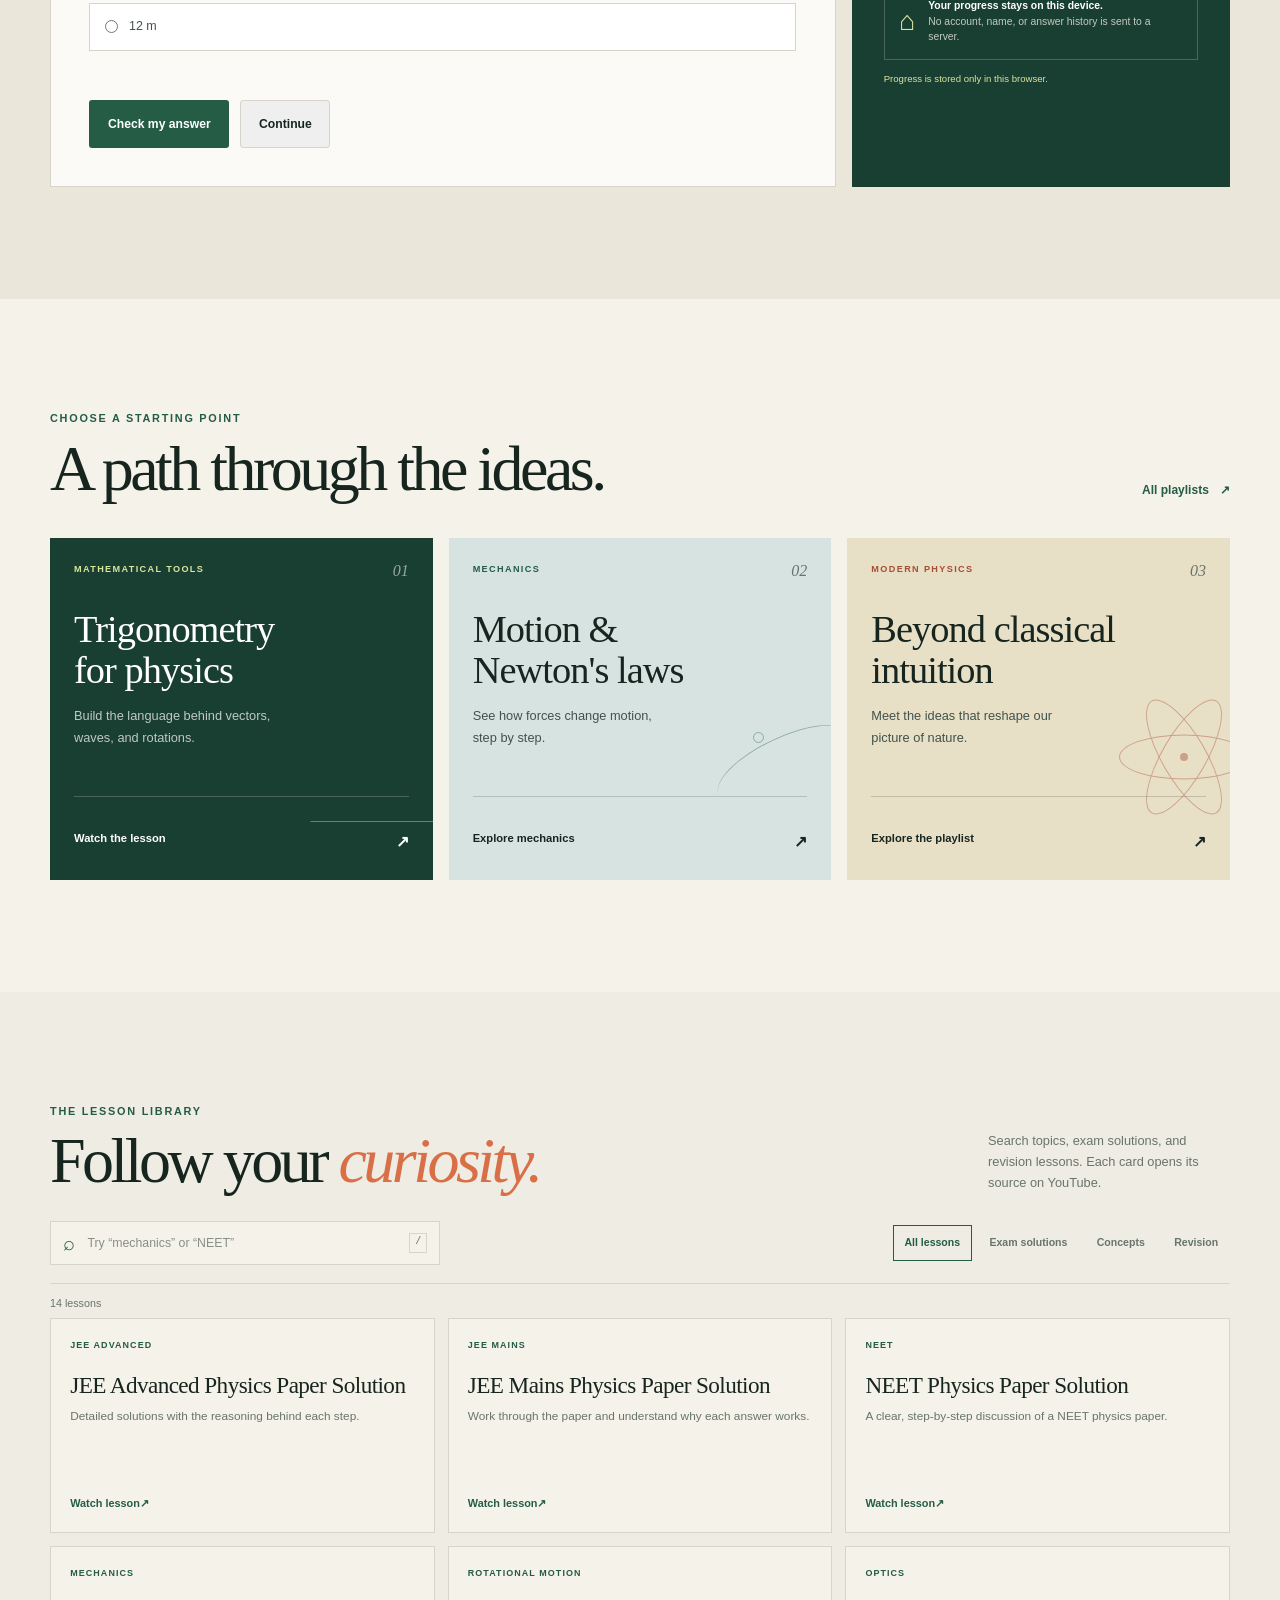
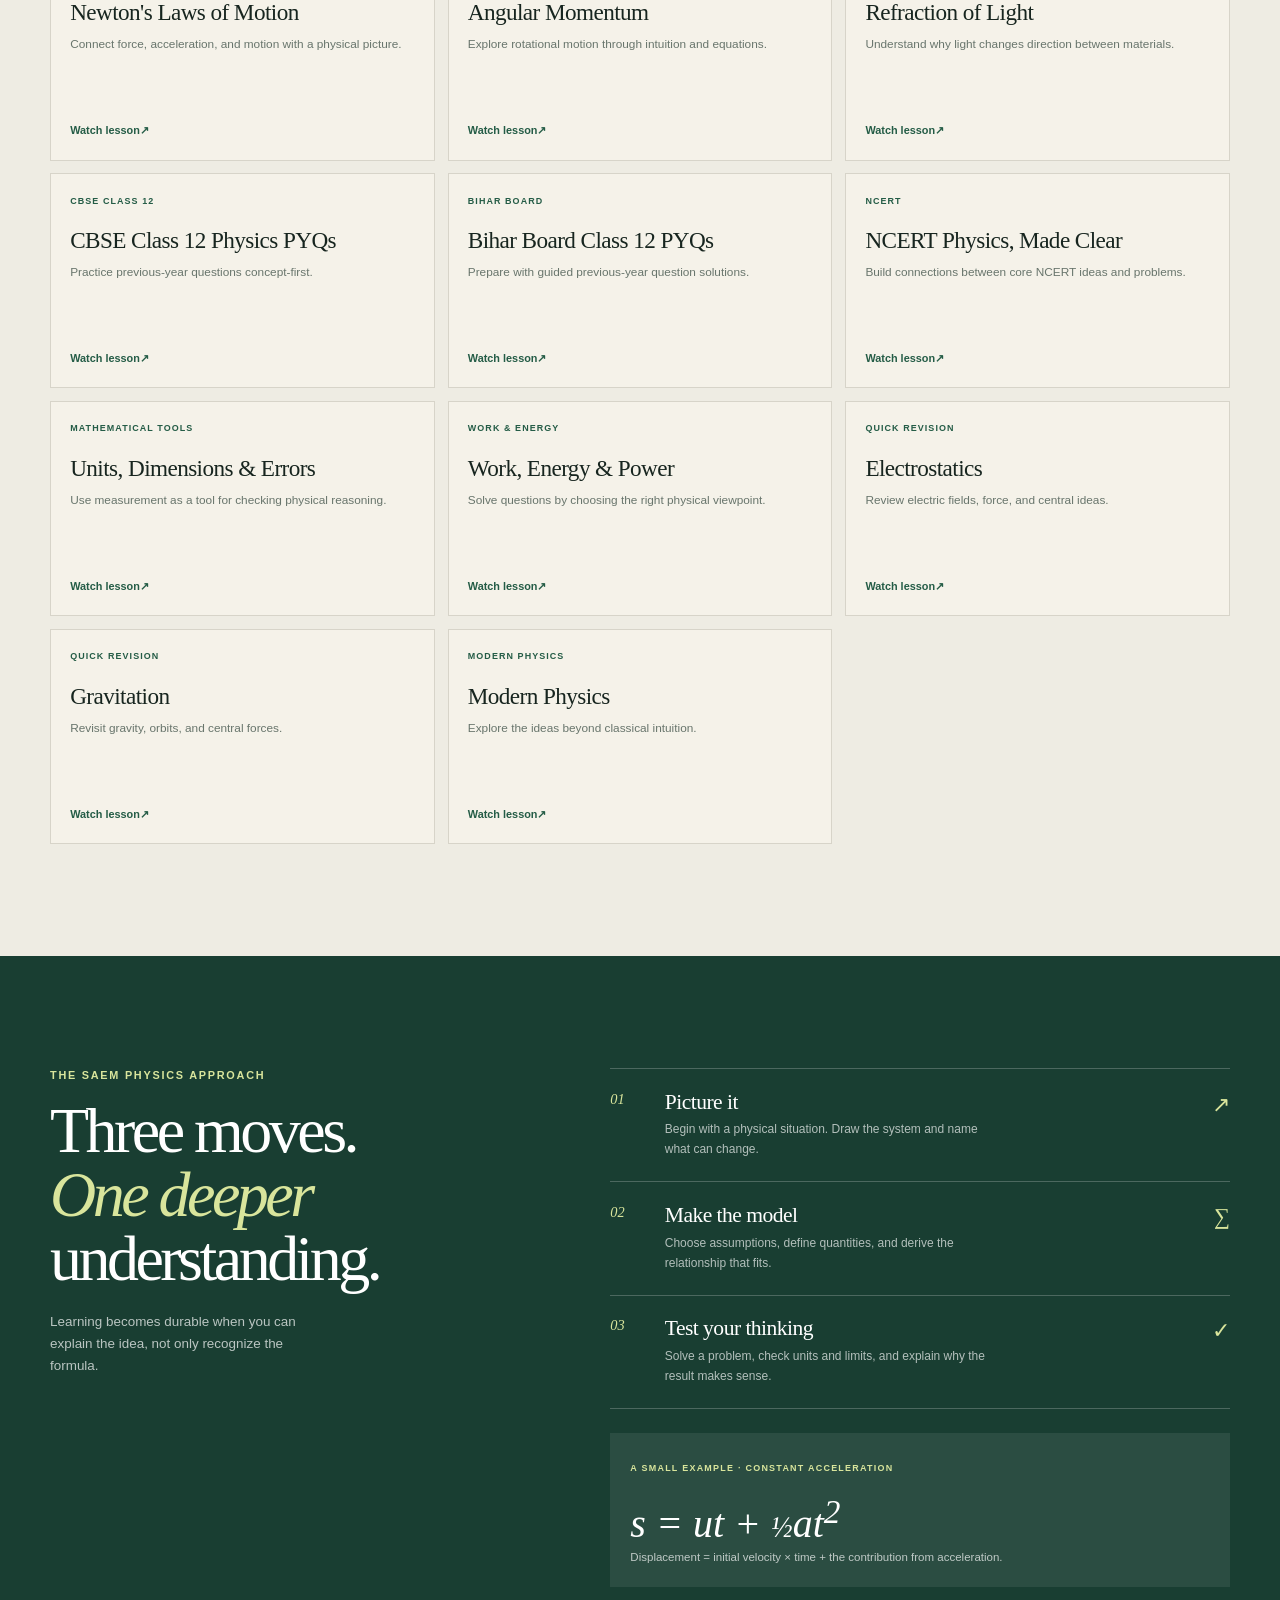
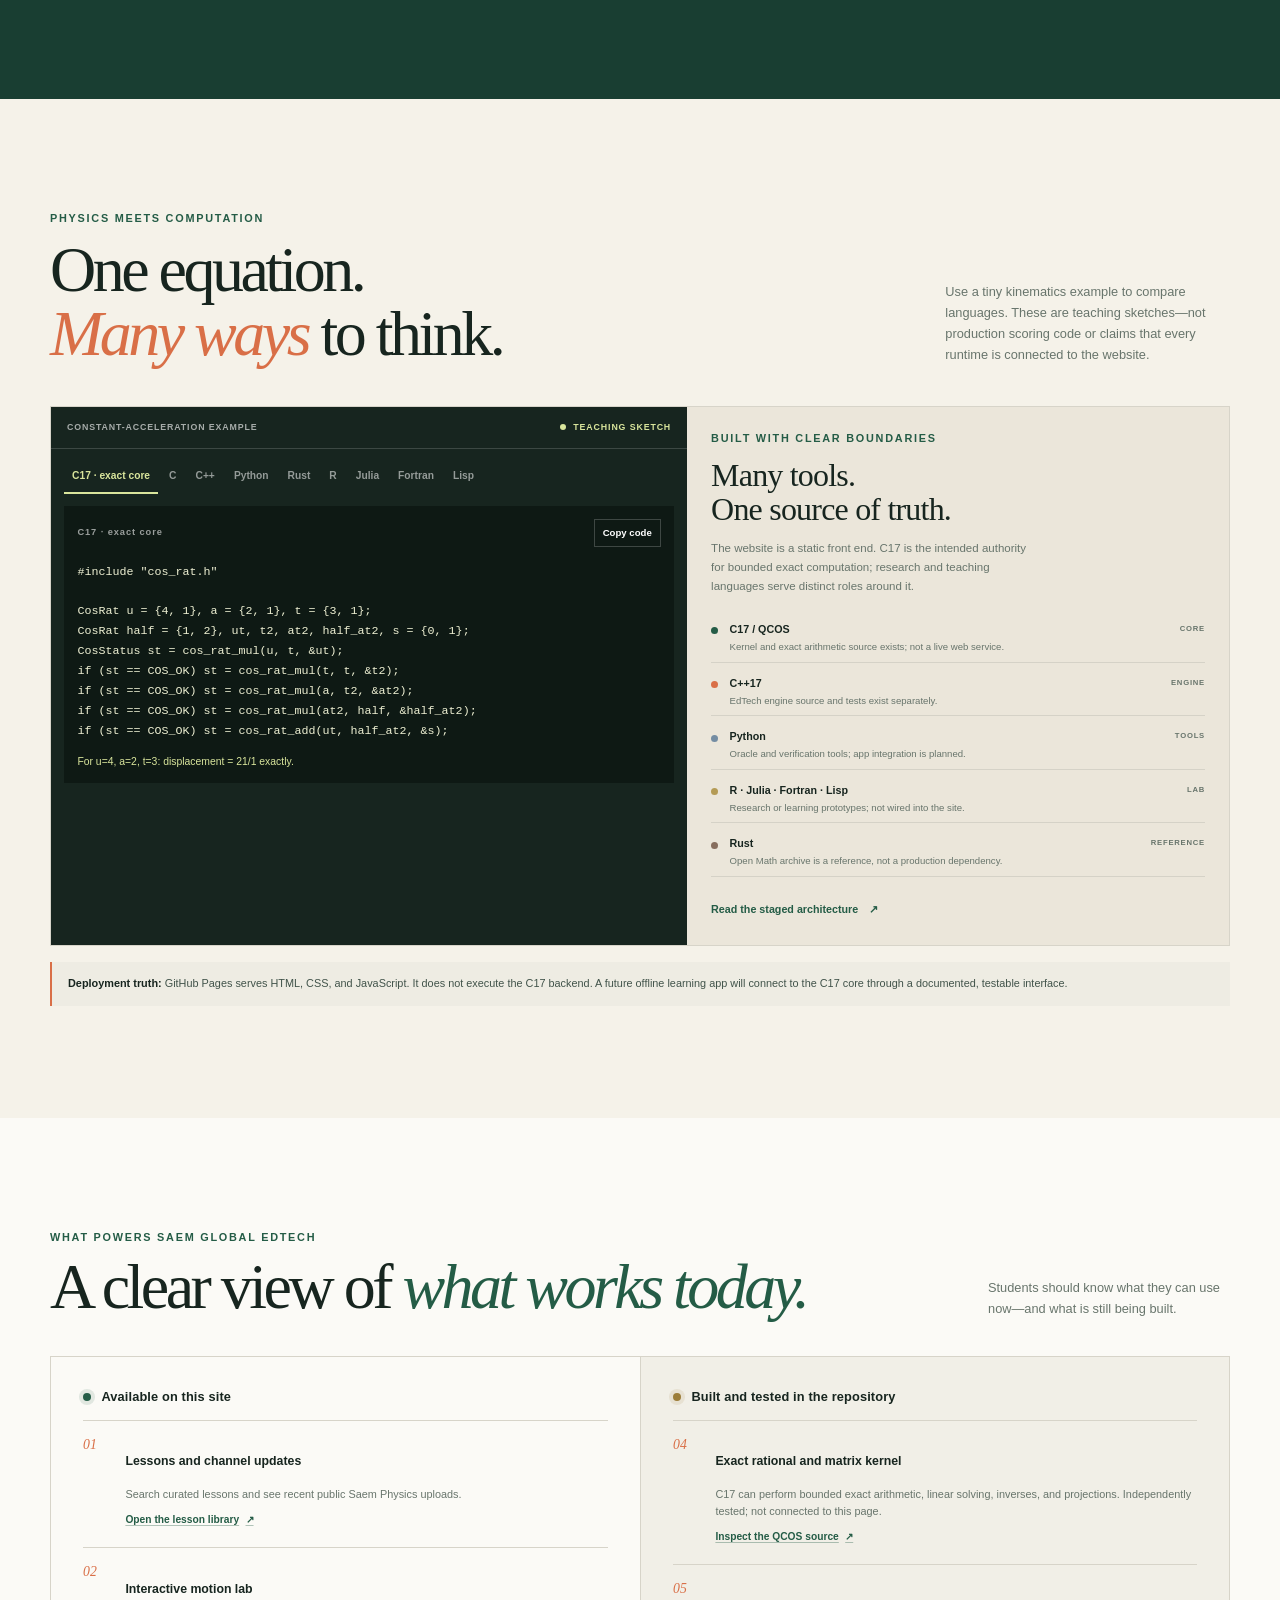
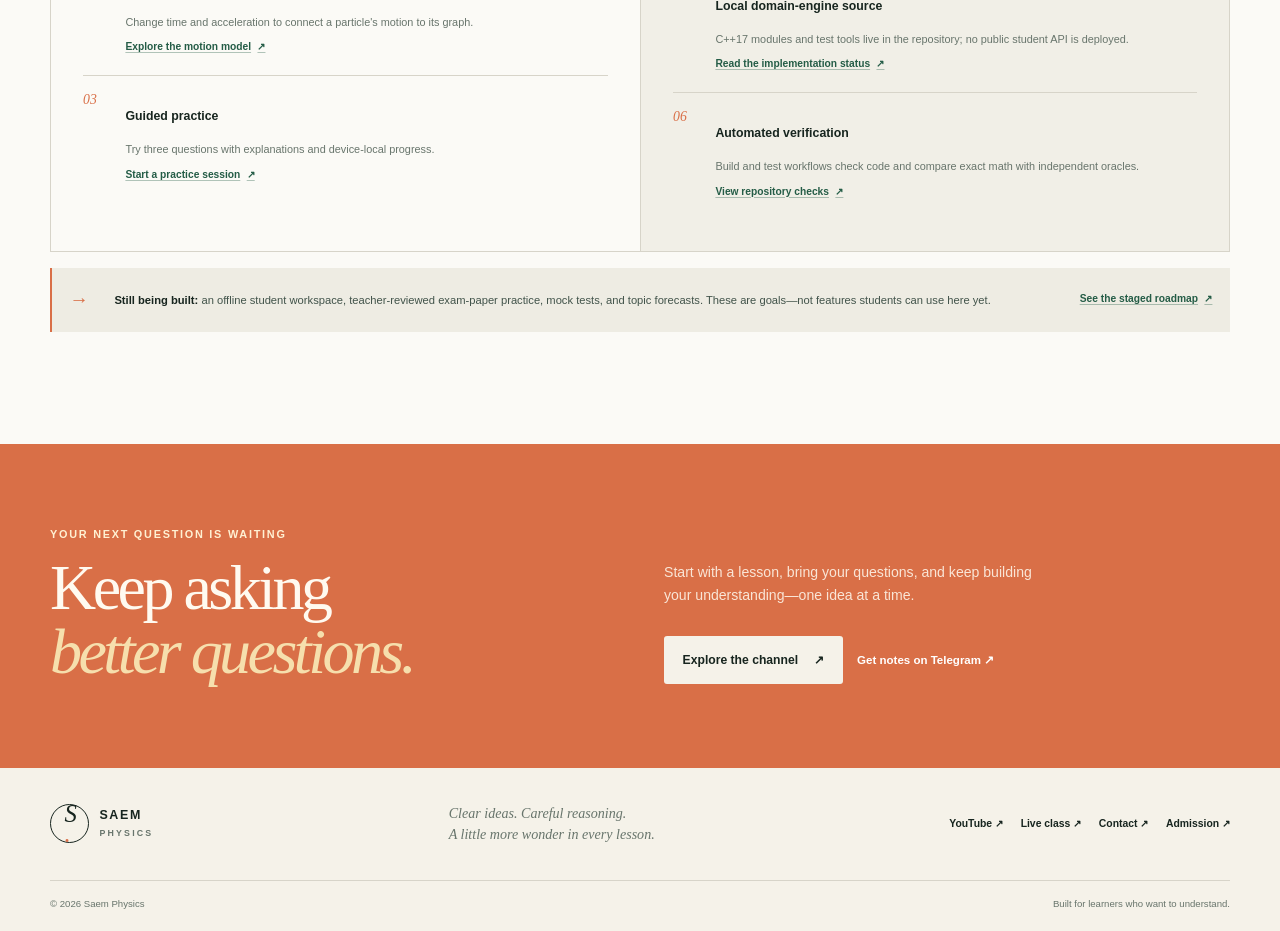
==== commit 55adc7e5: "feat(site): add guided student practice and capability map Co-authored-by: Copilot <223556219+Copilo" ====
--- a/index.html
+++ b/index.html
@@ -30,9 +30,11 @@
         <a href="#learn">Learn</a>
         <a href="#channel-updates">Latest videos</a>
         <a href="#visual-lab">Visual lab</a>
+        <a href="#practice-room">Practice</a>
         <a href="#library">Lesson library</a>
         <a href="#method">Our method</a>
         <a href="#lab">Code &amp; physics</a>
+        <a href="#repository-map">What powers Saem</a>
         <a class="nav-cta" href="https://www.youtube.com/@SaemPhysics" target="_blank" rel="noopener noreferrer">Watch on YouTube <span aria-hidden="true">↗</span></a>
       </nav>
     </div>
@@ -169,6 +171,46 @@
       </div>
     </section>
 
+    <section class="practice-section section" id="practice-room" aria-labelledby="practice-title">
+      <div class="container">
+        <div class="section-heading practice-heading">
+          <div>
+            <p class="eyebrow">A guided student practice</p>
+            <h2 id="practice-title">Try an idea. <em>Check your reasoning.</em></h2>
+          </div>
+          <p class="section-aside">Three short motion questions. Answer, read the explanation, and continue at your own pace.</p>
+        </div>
+        <div class="practice-layout" id="practice-widget">
+          <div class="practice-card">
+            <div class="practice-progress-row">
+              <span id="practice-step">Question 1 of 3</span>
+              <progress id="practice-progress" max="3" value="0" aria-label="Practice questions completed"></progress>
+            </div>
+            <h3 id="practice-question" tabindex="-1"></h3>
+            <fieldset id="practice-options" class="practice-options">
+              <legend class="visually-hidden">Choose one answer</legend>
+            </fieldset>
+            <p id="practice-feedback" class="practice-feedback" aria-live="polite"></p>
+            <div class="practice-actions">
+              <button id="practice-check" class="button button-dark" type="button">Check my answer</button>
+              <button id="practice-next" class="button button-quiet" type="button" hidden>Continue</button>
+              <button id="practice-reset" class="practice-reset" type="button" hidden>Start again</button>
+            </div>
+          </div>
+          <aside class="practice-note">
+            <p class="eyebrow">A useful habit</p>
+            <h3>Prediction before formula.</h3>
+            <p>Say what you expect to happen, choose a model, and check units before trusting a number. The feedback explains the reasoning, not only the answer.</p>
+            <div class="local-progress-note">
+              <span class="local-progress-icon" aria-hidden="true">⌂</span>
+              <p><strong>Your progress stays on this device.</strong><br>No account, name, or answer history is sent to a server.</p>
+            </div>
+            <p id="practice-storage-status" class="practice-storage-status" role="status" aria-live="polite">Progress is stored only in this browser.</p>
+          </aside>
+        </div>
+      </div>
+    </section>
+
     <section class="section learning-section" aria-labelledby="paths-title">
       <div class="container">
         <div class="section-heading">
@@ -296,6 +338,55 @@
       </div>
     </section>
 
+    <section class="capabilities-section section" id="repository-map" aria-labelledby="capabilities-title">
+      <div class="container">
+        <div class="section-heading capabilities-heading">
+          <div>
+            <p class="eyebrow">What powers Saem Global EdTech</p>
+            <h2 id="capabilities-title">A clear view of <em>what works today.</em></h2>
+          </div>
+          <p class="section-aside">Students should know what they can use now—and what is still being built.</p>
+        </div>
+        <div class="capability-columns">
+          <section class="capability-group" aria-labelledby="available-title">
+            <div class="capability-group-title"><span class="capability-status status-live"></span><h3 id="available-title">Available on this site</h3></div>
+            <article class="capability-item">
+              <span class="capability-index">01</span>
+              <div><h4>Lessons and channel updates</h4><p>Search curated lessons and see recent public Saem Physics uploads.</p><a href="#library">Open the lesson library <span aria-hidden="true">↗</span></a></div>
+            </article>
+            <article class="capability-item">
+              <span class="capability-index">02</span>
+              <div><h4>Interactive motion lab</h4><p>Change time and acceleration to connect a particle's motion to its graph.</p><a href="#visual-lab">Explore the motion model <span aria-hidden="true">↗</span></a></div>
+            </article>
+            <article class="capability-item">
+              <span class="capability-index">03</span>
+              <div><h4>Guided practice</h4><p>Try three questions with explanations and device-local progress.</p><a href="#practice-room">Start a practice session <span aria-hidden="true">↗</span></a></div>
+            </article>
+          </section>
+          <section class="capability-group capability-group-built" aria-labelledby="built-title">
+            <div class="capability-group-title"><span class="capability-status status-built"></span><h3 id="built-title">Built and tested in the repository</h3></div>
+            <article class="capability-item">
+              <span class="capability-index">04</span>
+              <div><h4>Exact rational and matrix kernel</h4><p>C17 can perform bounded exact arithmetic, linear solving, inverses, and projections. Independently tested; not connected to this page.</p><a href="https://github.com/saemsir/saem/tree/main/saem-unified/core/c17" target="_blank" rel="noopener noreferrer">Inspect the QCOS source <span aria-hidden="true">↗</span></a></div>
+            </article>
+            <article class="capability-item">
+              <span class="capability-index">05</span>
+              <div><h4>Local domain-engine source</h4><p>C++17 modules and test tools live in the repository; no public student API is deployed.</p><a href="https://github.com/saemsir/saem/tree/main/saem-unified" target="_blank" rel="noopener noreferrer">Read the implementation status <span aria-hidden="true">↗</span></a></div>
+            </article>
+            <article class="capability-item">
+              <span class="capability-index">06</span>
+              <div><h4>Automated verification</h4><p>Build and test workflows check code and compare exact math with independent oracles.</p><a href="https://github.com/saemsir/saem/actions" target="_blank" rel="noopener noreferrer">View repository checks <span aria-hidden="true">↗</span></a></div>
+            </article>
+          </section>
+        </div>
+        <div class="capability-boundary">
+          <span class="boundary-mark" aria-hidden="true">→</span>
+          <p><strong>Still being built:</strong> an offline student workspace, teacher-reviewed exam-paper practice, mock tests, and topic forecasts. These are goals—not features students can use here yet.</p>
+          <a href="https://github.com/saemsir/saem/blob/main/docs/SAEM_EDTECH_ARCHITECTURE.md" target="_blank" rel="noopener noreferrer">See the staged roadmap <span aria-hidden="true">↗</span></a>
+        </div>
+      </div>
+    </section>
+
     <section class="join-section">
       <div class="container join-layout">
         <div><p class="eyebrow">Your next question is waiting</p><h2>Keep asking<br><em>better questions.</em></h2></div>
@@ -312,6 +403,8 @@
     </div>
     <div class="container footer-bottom"><span>© <span id="current-year"></span> Saem Physics</span><span>Built for learners who want to understand.</span></div>
   </footer>
+  <script src="student-studio.js"></script>
+  <script src="student-studio.js"></script>
   <script src="script.js"></script>
 </body>
 </html>
--- a/style.css
+++ b/style.css
@@ -140,6 +140,61 @@
 .motion-equation small { color: var(--muted); font: 650 .62rem/1.4 var(--sans); }
 .motion-prompt { color: var(--green) !important; }
 .visual-lab-note { margin-top: .85rem; color: rgba(245,242,233,.62); font-size: .64rem; }
+.practice-section { background: var(--paper-deep); }
+.practice-heading { margin-bottom: 2rem; }
+.practice-layout { display: grid; grid-template-columns: minmax(0,1.35fr) minmax(260px,.65fr); gap: 1rem; }
+.practice-card { min-height: 400px; padding: clamp(1.2rem,3vw,2.4rem); background: #fbfaf6; border: 1px solid var(--line); }
+.practice-progress-row { display: flex; justify-content: space-between; align-items: center; gap: 1rem; color: var(--muted); font-size: .66rem; font-weight: 750; }
+.practice-progress-row progress { width: min(220px,48%); height: 7px; overflow: hidden; border: 0; border-radius: 99px; background: var(--paper-deep); accent-color: var(--green); }
+.practice-progress-row progress::-webkit-progress-bar { border-radius: 99px; background: var(--paper-deep); }
+.practice-progress-row progress::-webkit-progress-value { border-radius: 99px; background: var(--green); transition: width .25s ease; }
+.practice-progress-row progress::-moz-progress-bar { border-radius: 99px; background: var(--green); }
+.practice-card>h3 { max-width: 34ch; margin-top: 2rem; font-size: clamp(1.5rem,3vw,2.3rem); line-height: 1.22; }
+.practice-options { display: grid; gap: .55rem; margin: 1.35rem 0 0; padding: 0; border: 0; }
+.practice-option { display: flex; align-items: flex-start; gap: .7rem; padding: .8rem .9rem; border: 1px solid var(--line); background: white; cursor: pointer; color: var(--ink-soft); font-size: .78rem; transition: border-color .2s,background .2s; }
+.practice-option:hover, .practice-option:has(input:checked) { border-color: var(--green); background: #f1f3e8; }
+.practice-option input { flex: 0 0 auto; margin: .2rem 0 0; accent-color: var(--green); }
+.practice-option input:focus-visible { outline: 3px solid var(--orange); outline-offset: 3px; }
+.practice-feedback { min-height: 2.8em; margin-top: 1rem; color: var(--ink-soft); font-size: .75rem; }
+.practice-feedback.is-correct { color: var(--green-dark); }
+.practice-feedback.is-incorrect { color: #a84e31; }
+.practice-actions { display: flex; align-items: center; flex-wrap: wrap; gap: .7rem; }
+.practice-actions .button { min-height: 42px; cursor: pointer; }
+.practice-reset { padding: .55rem .25rem; border: 0; background: transparent; color: var(--muted); cursor: pointer; font-size: .68rem; text-decoration: underline; text-underline-offset: .2em; }
+.practice-note { display: flex; flex-direction: column; justify-content: center; padding: clamp(1.2rem,3vw,2rem); background: var(--green-dark); color: var(--paper); }
+.practice-note .eyebrow { color: var(--lime); }
+.practice-note h3 { margin-top: .75rem; font-size: 2rem; }
+.practice-note>p:not(.eyebrow):not(.practice-storage-status) { margin-top: .7rem; color: rgba(245,242,233,.76); font-size: .78rem; }
+.local-progress-note { display: flex; align-items: center; gap: .8rem; margin-top: 1.5rem; padding: .9rem; border: 1px solid rgba(245,242,233,.22); }
+.local-progress-icon { color: var(--lime); font: 1.7rem var(--serif); }
+.local-progress-note p { color: rgba(245,242,233,.78); font-size: .65rem; line-height: 1.5; }
+.local-progress-note strong { color: white; }
+.practice-storage-status { min-height: 1.3em; margin-top: .65rem; color: var(--lime); font-size: .6rem; }
+.practice-complete { padding-block: 2rem; }
+.practice-complete .eyebrow { color: var(--green); }
+.practice-complete h3 { margin-top: .7rem; font-size: clamp(2rem,4vw,3rem); }
+.practice-complete p:not(.eyebrow) { max-width: 48ch; margin-top: .8rem; color: var(--ink-soft); font-size: .85rem; }
+.capabilities-section { background: #fbfaf6; }
+.capabilities-heading { margin-bottom: 2rem; }
+.capability-columns { display: grid; grid-template-columns: 1fr 1fr; border: 1px solid var(--line); }
+.capability-group { padding: clamp(1rem,2.6vw,2rem); }
+.capability-group-built { border-left: 1px solid var(--line); background: #f1efe7; }
+.capability-group-title { display: flex; align-items: center; gap: .65rem; padding-bottom: .9rem; border-bottom: 1px solid var(--line); }
+.capability-group-title h3 { font: 750 .8rem/1.3 var(--sans); letter-spacing: .01em; }
+.capability-status { width: 8px; height: 8px; border-radius: 50%; }
+.status-live { background: var(--green); box-shadow: 0 0 0 4px rgba(36,92,70,.12); }
+.status-built { background: #9c7d39; box-shadow: 0 0 0 4px rgba(156,125,57,.12); }
+.capability-item { display: grid; grid-template-columns: 2rem 1fr; gap: .65rem; padding-block: 1rem; border-bottom: 1px solid var(--line); }
+.capability-item:last-child { border-bottom: 0; }
+.capability-index { color: var(--orange); font: italic .86rem var(--serif); }
+.capability-item h4 { font: 700 .77rem/1.35 var(--sans); }
+.capability-item p { margin-top: .35rem; color: var(--muted); font-size: .68rem; line-height: 1.55; }
+.capability-item a, .capability-boundary>a { display: inline-flex; gap: .4rem; margin-top: .55rem; color: var(--green); font-size: .64rem; font-weight: 800; text-decoration: underline; text-decoration-color: rgba(36,92,70,.35); text-underline-offset: .2em; }
+.capability-boundary { display: grid; grid-template-columns: 2rem 1fr auto; align-items: center; gap: .8rem; margin-top: 1rem; padding: 1rem 1.1rem; border-left: 2px solid var(--orange); background: #eeece3; }
+.boundary-mark { color: var(--orange); font-size: 1.2rem; }
+.capability-boundary p { color: var(--ink-soft); font-size: .7rem; }
+.capability-boundary strong { color: var(--ink); }
+.capability-boundary>a { margin-top: 0; white-space: nowrap; }
 .section { padding-block: 7rem; }
 .learning-section { background: var(--paper); }
 .section-heading { display: flex; align-items: end; justify-content: space-between; gap: 2rem; margin-bottom: 2.3rem; }
@@ -258,6 +313,17 @@
 .footer-bottom { display: flex; justify-content: space-between; gap: 1rem; padding-block: .9rem 1.2rem; border-top: 1px solid var(--line); color: var(--muted); font-size: .6rem; }
 
 @media (min-width: 1500px) { :root { --max: 1260px; } }
+@media (max-width: 1000px) {
+  .header-row { position: relative; }
+  .menu-toggle { display: grid; gap: 5px; width: 42px; height: 42px; align-content: center; justify-items: center; border: 1px solid var(--line); background: transparent; cursor: pointer; }
+  .menu-toggle i { width: 18px; height: 1px; background: var(--ink); transition: transform .2s; }
+  .menu-toggle[aria-expanded="true"] i:first-of-type { transform: translateY(3px) rotate(45deg); }
+  .menu-toggle[aria-expanded="true"] i:last-of-type { transform: translateY(-3px) rotate(-45deg); }
+  .primary-nav { position: absolute; top: 100%; right: 0; left: 0; display: none; align-items: stretch; gap: 0; padding: .5rem 1rem 1rem; border-bottom: 1px solid var(--line); background: var(--paper); }
+  .primary-nav.is-open { display: flex; flex-direction: column; }
+  .primary-nav>a:not(.nav-cta) { padding: .75rem .3rem; border-bottom: 1px solid var(--line); }
+  .nav-cta { margin-top: .75rem; text-align: center; }
+}
 @media (max-width: 900px) {
   .hero-layout { min-height: 530px; grid-template-columns: 1fr .8fr; gap: 1rem; }
   .hero-visual { min-height: 370px; }
@@ -271,6 +337,10 @@
   .method-layout { gap: 3rem; }
   .motion-lab { grid-template-columns: 1fr; }
   .motion-explanation { min-height: 250px; }
+  .practice-layout { grid-template-columns: 1fr; }
+  .practice-note { min-height: 240px; }
+  .capability-columns { grid-template-columns: 1fr; }
+  .capability-group-built { border-top: 1px solid var(--line); border-left: 0; }
   .lab-layout { grid-template-columns: 1fr; }
   .stack-list { grid-template-columns: 1fr 1fr; column-gap: 1rem; }
 }
@@ -297,6 +367,9 @@
   .section { padding-block: 4.5rem; }
   .section-heading, .lab-heading, .visual-lab-heading { align-items: start; flex-direction: column; gap: 1rem; }
   .channel-feed-bar { align-items: start; flex-direction: column; gap: .35rem; }
+  .practice-card { min-height: 0; }
+  .capability-boundary { grid-template-columns: 1.5rem 1fr; }
+  .capability-boundary>a { grid-column: 2; }
   .section-heading h2, .lab-heading h2, .visual-lab-heading h2 { font-size: 3.2rem; }
   .path-grid, .lesson-grid, .channel-video-grid { grid-template-columns: 1fr; }
   .path-card { min-height: 292px; }
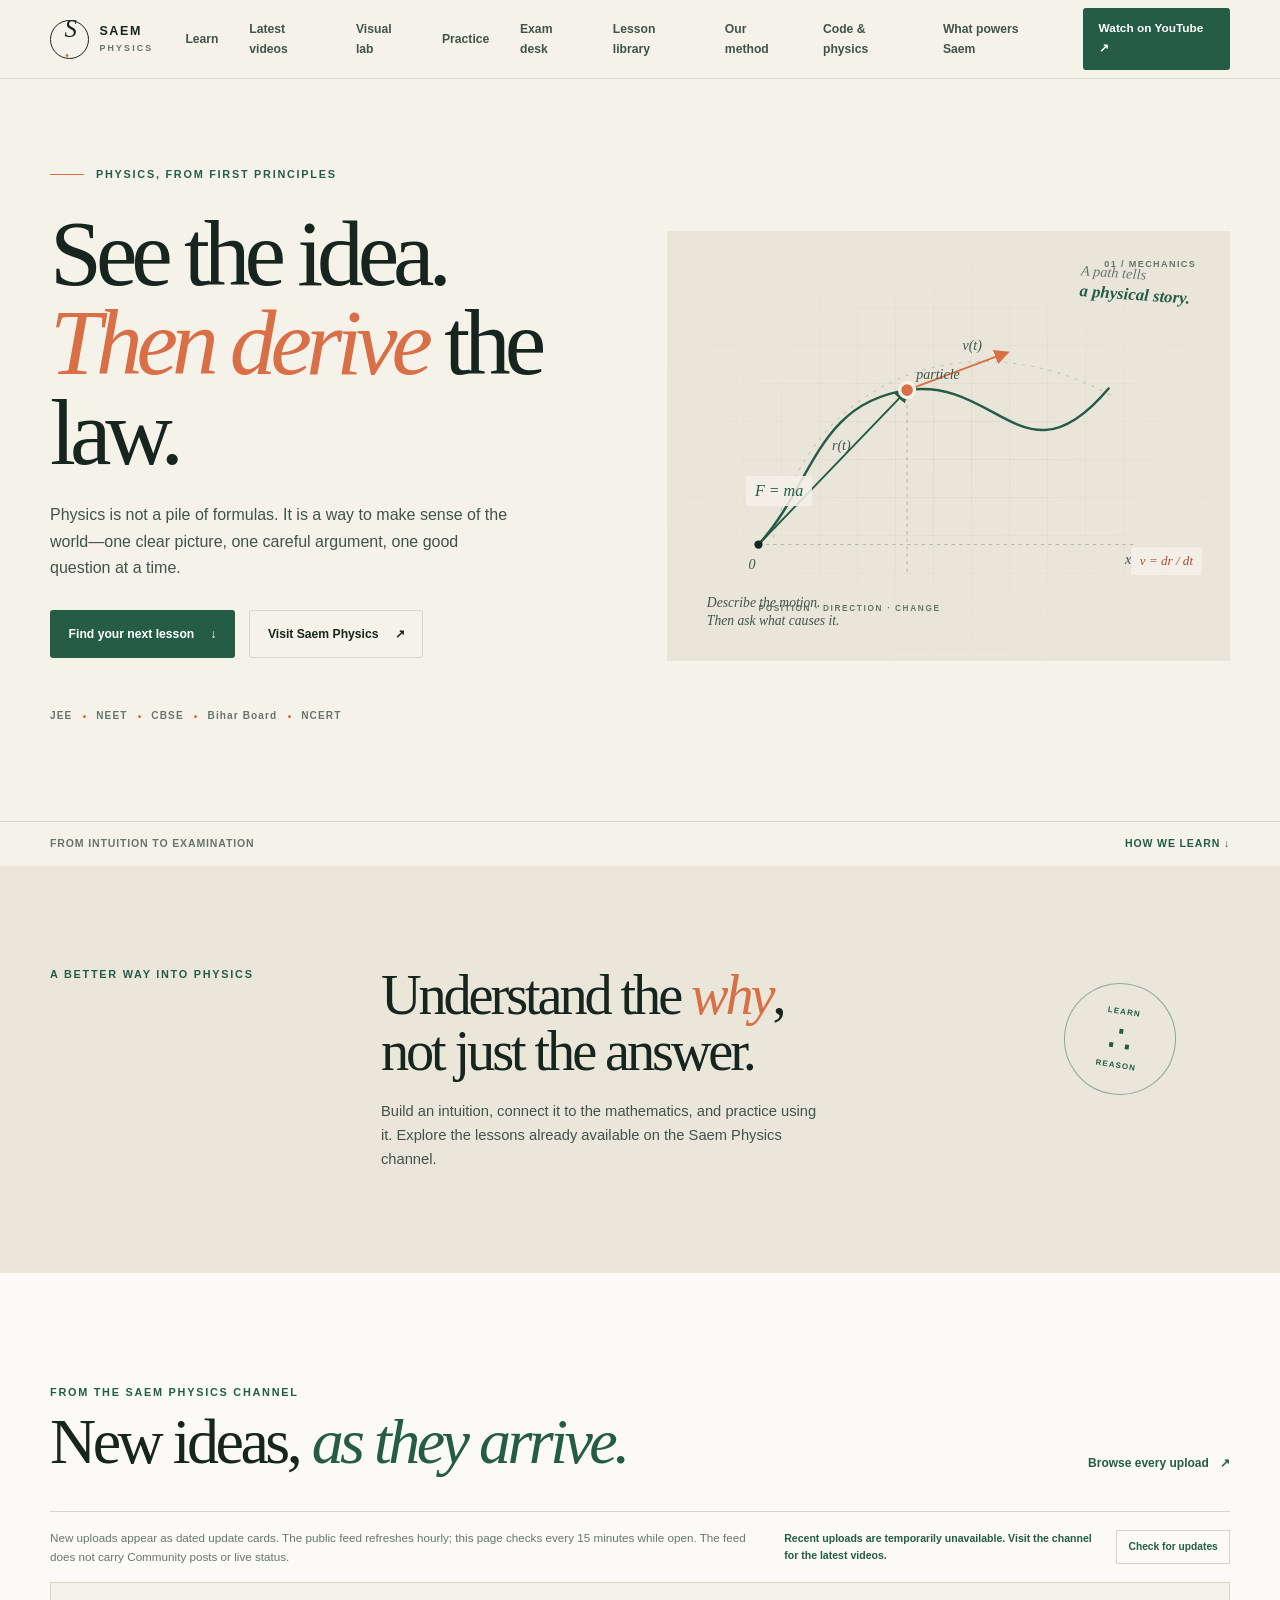
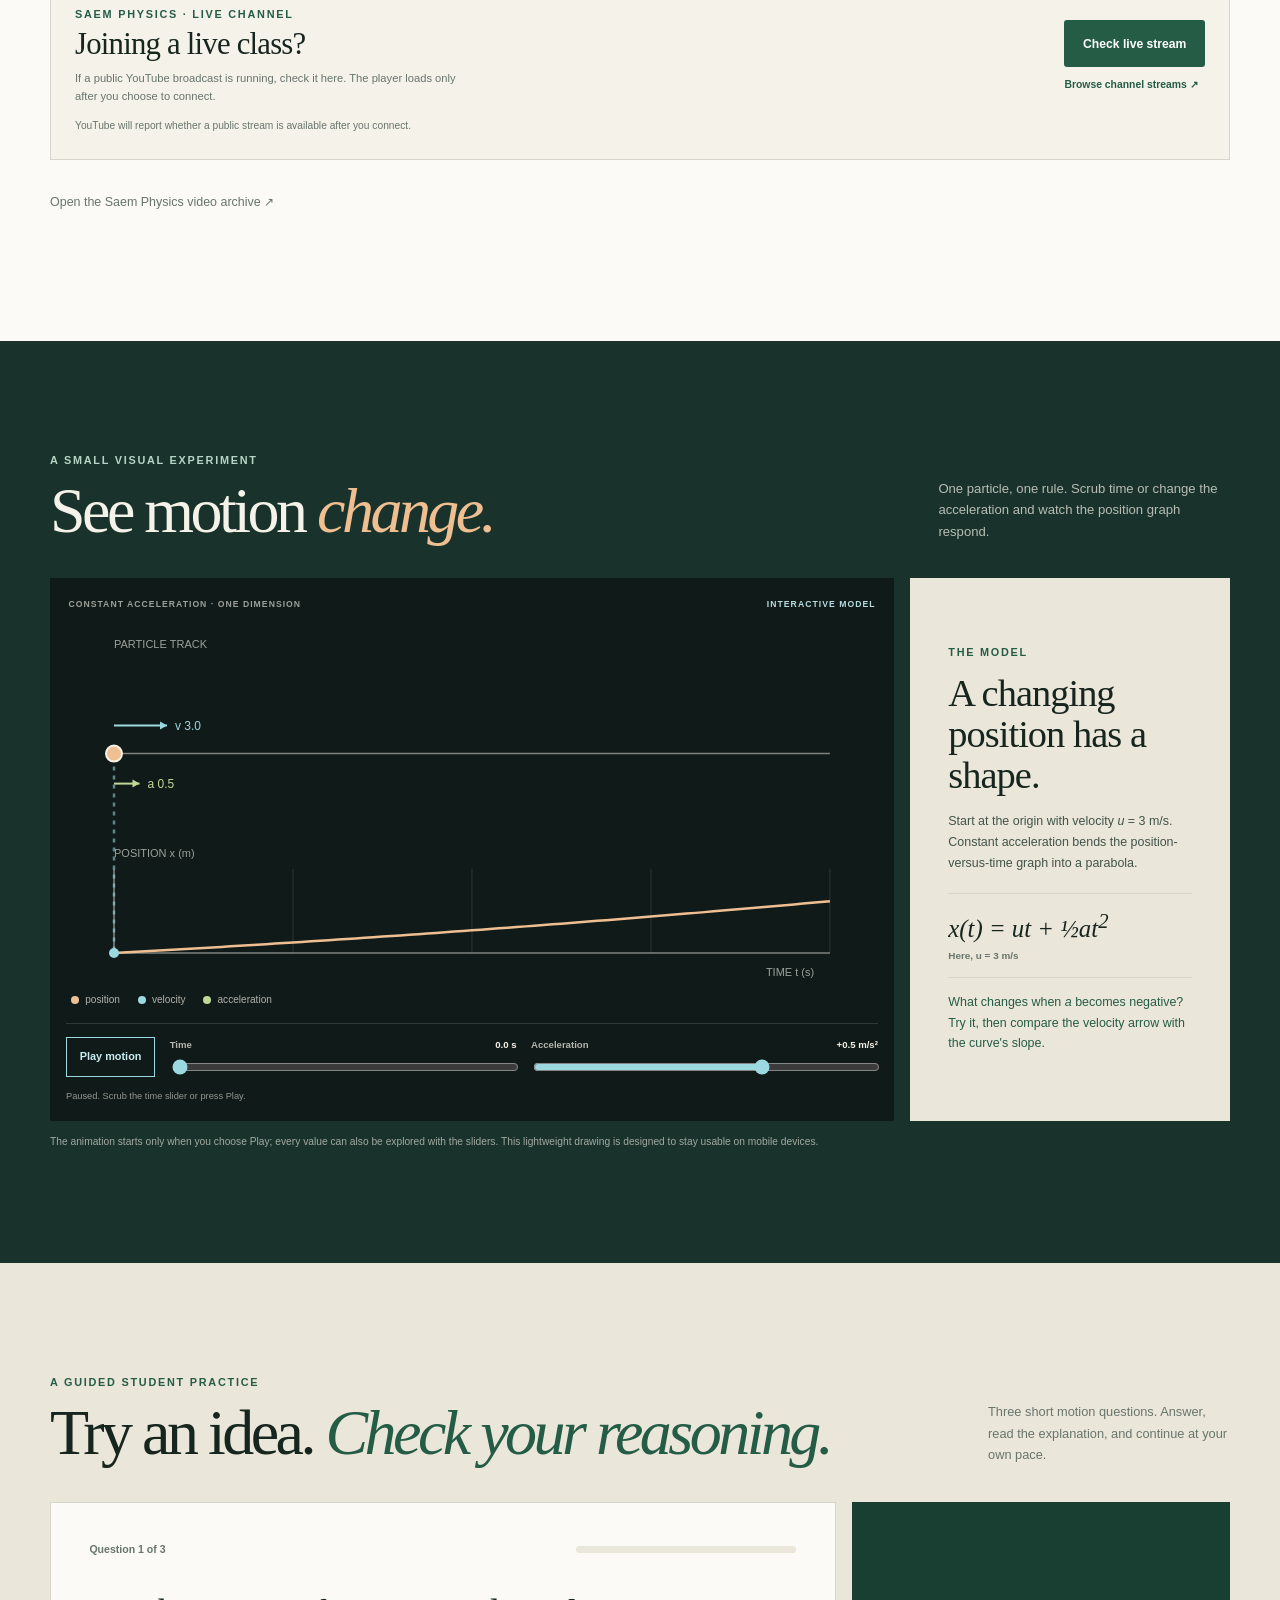
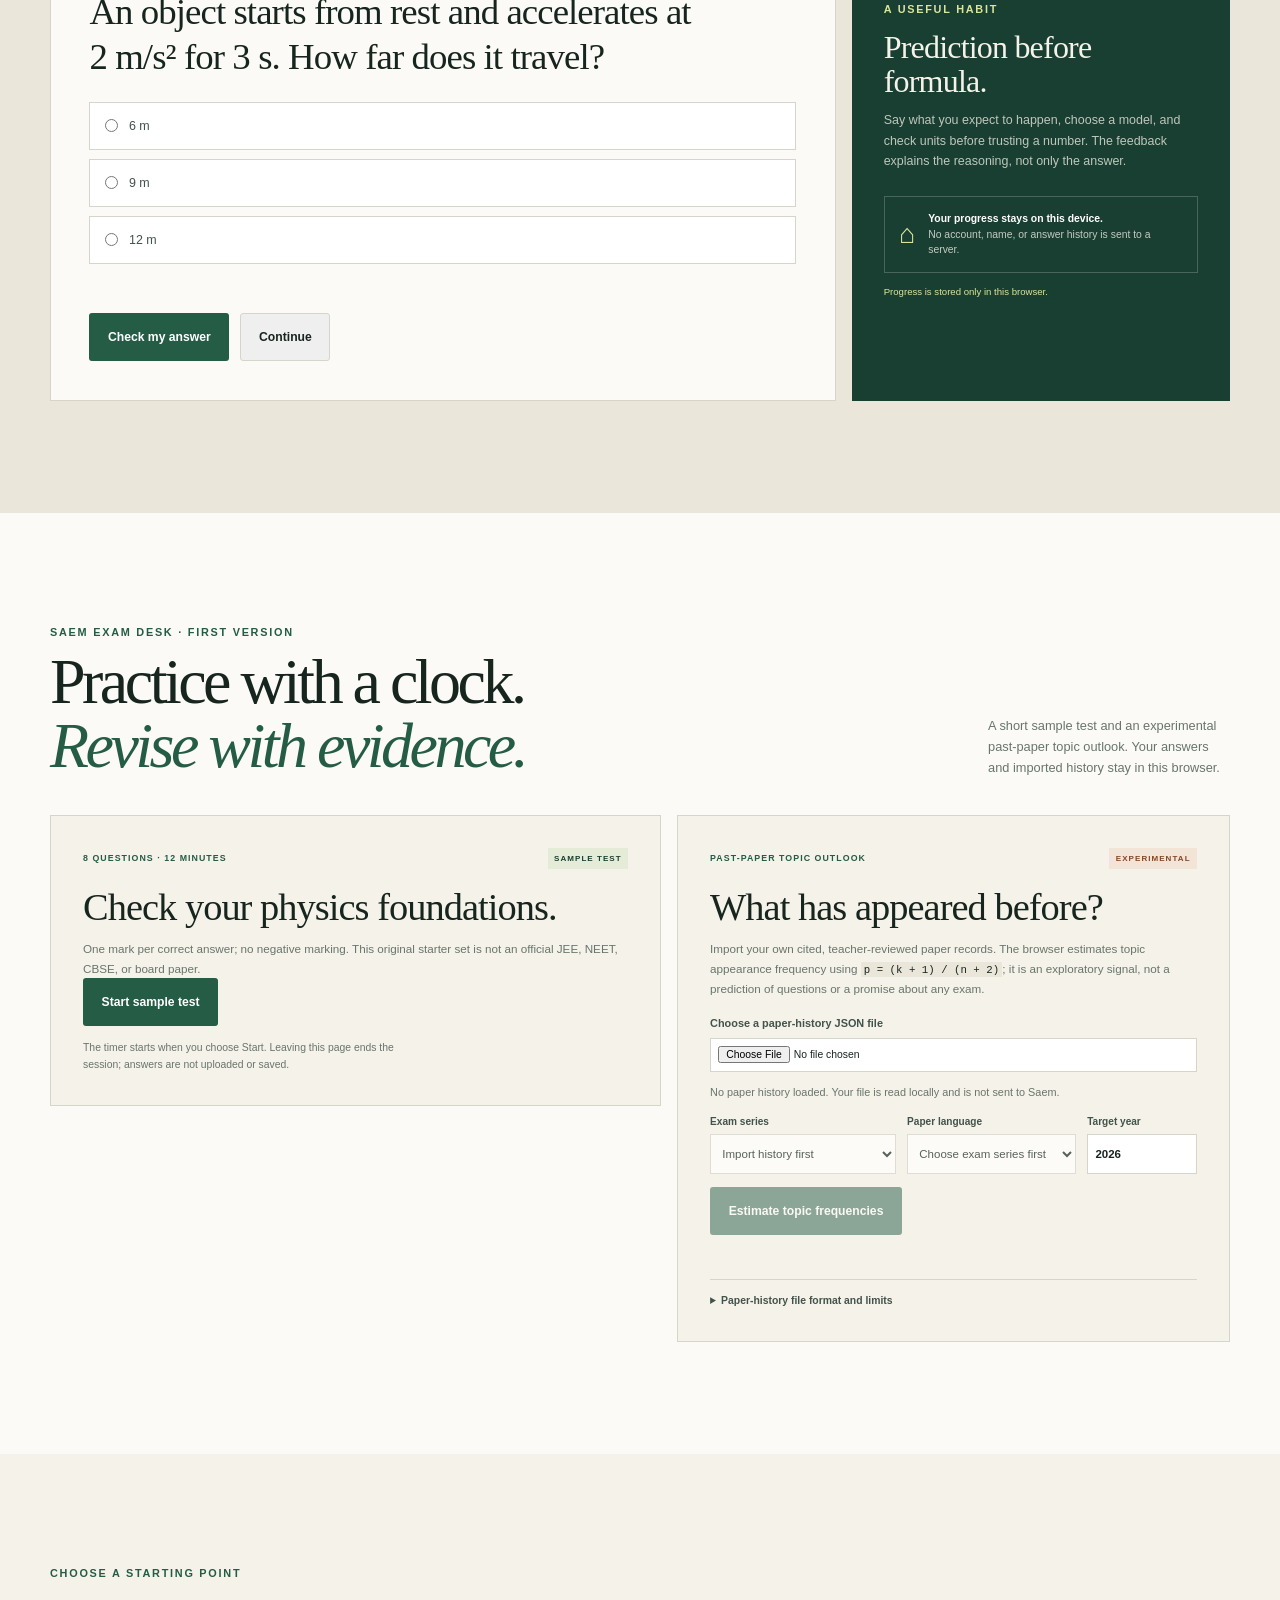
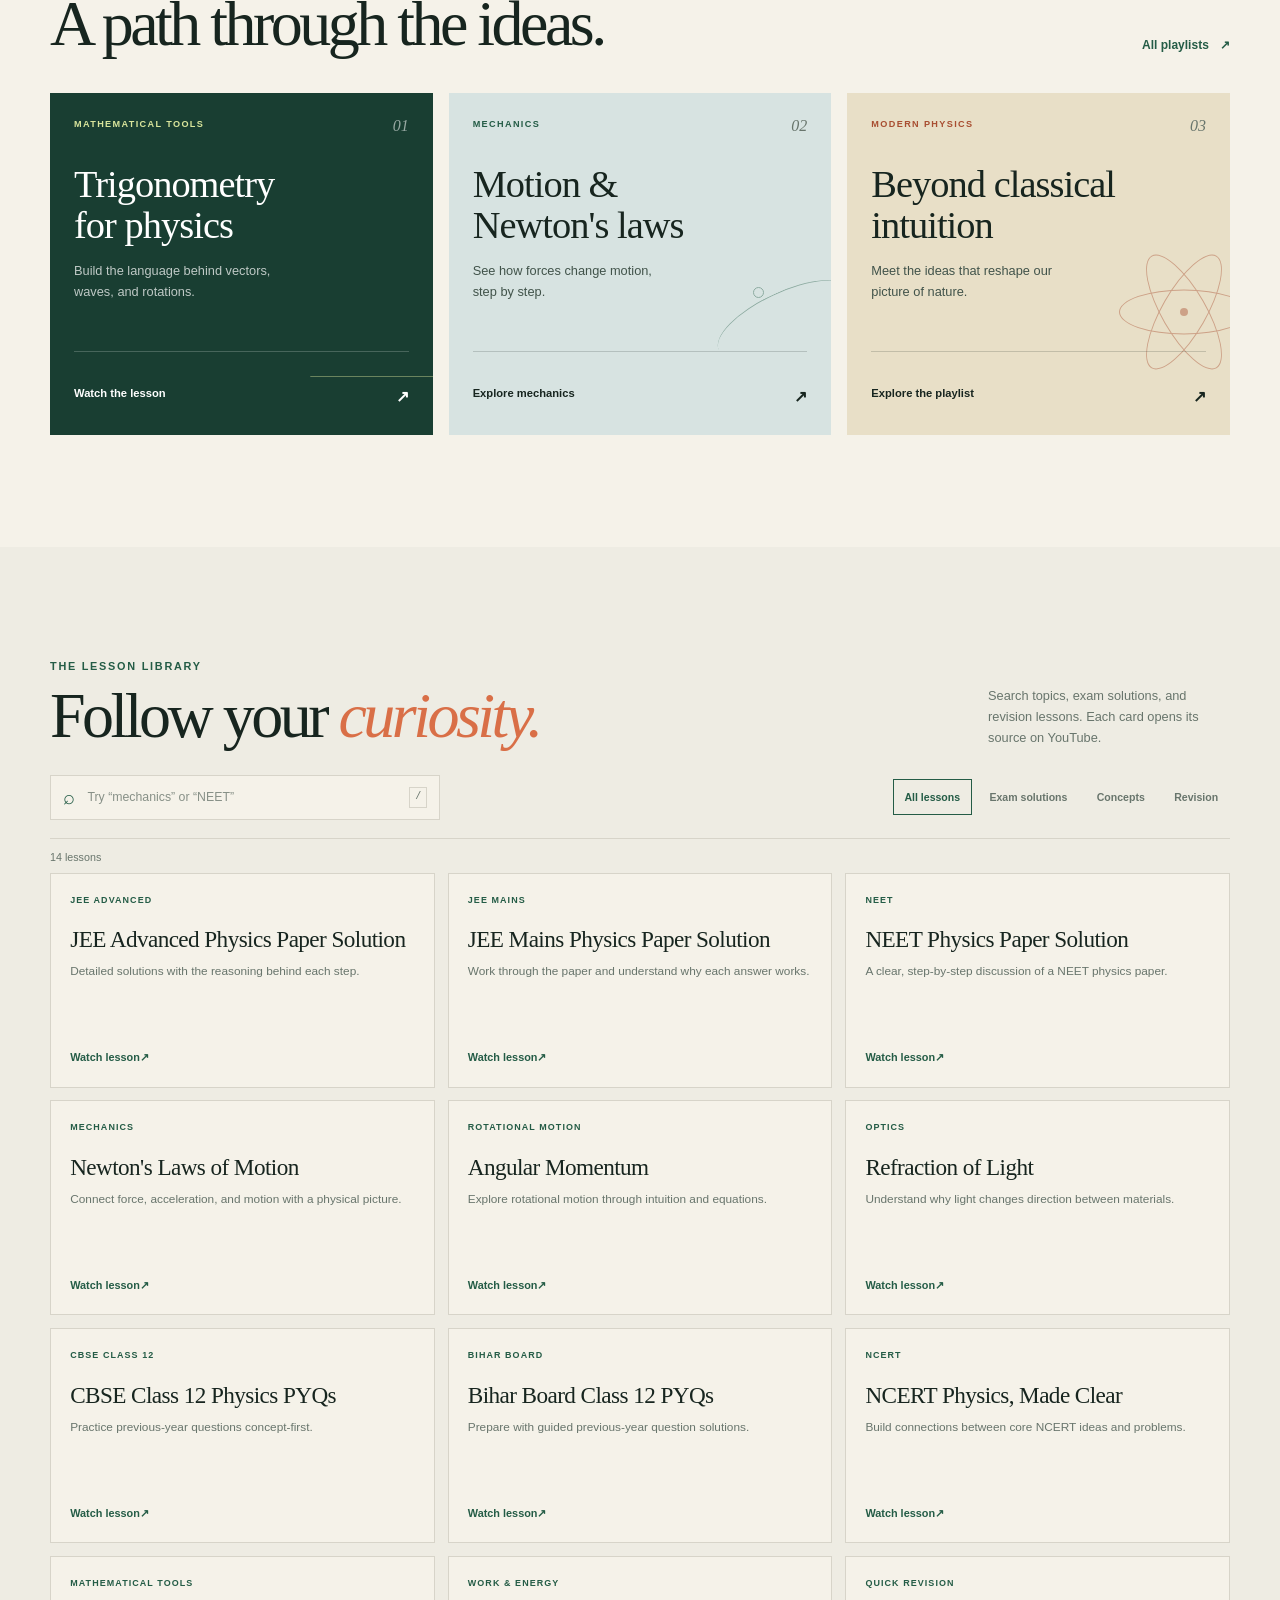
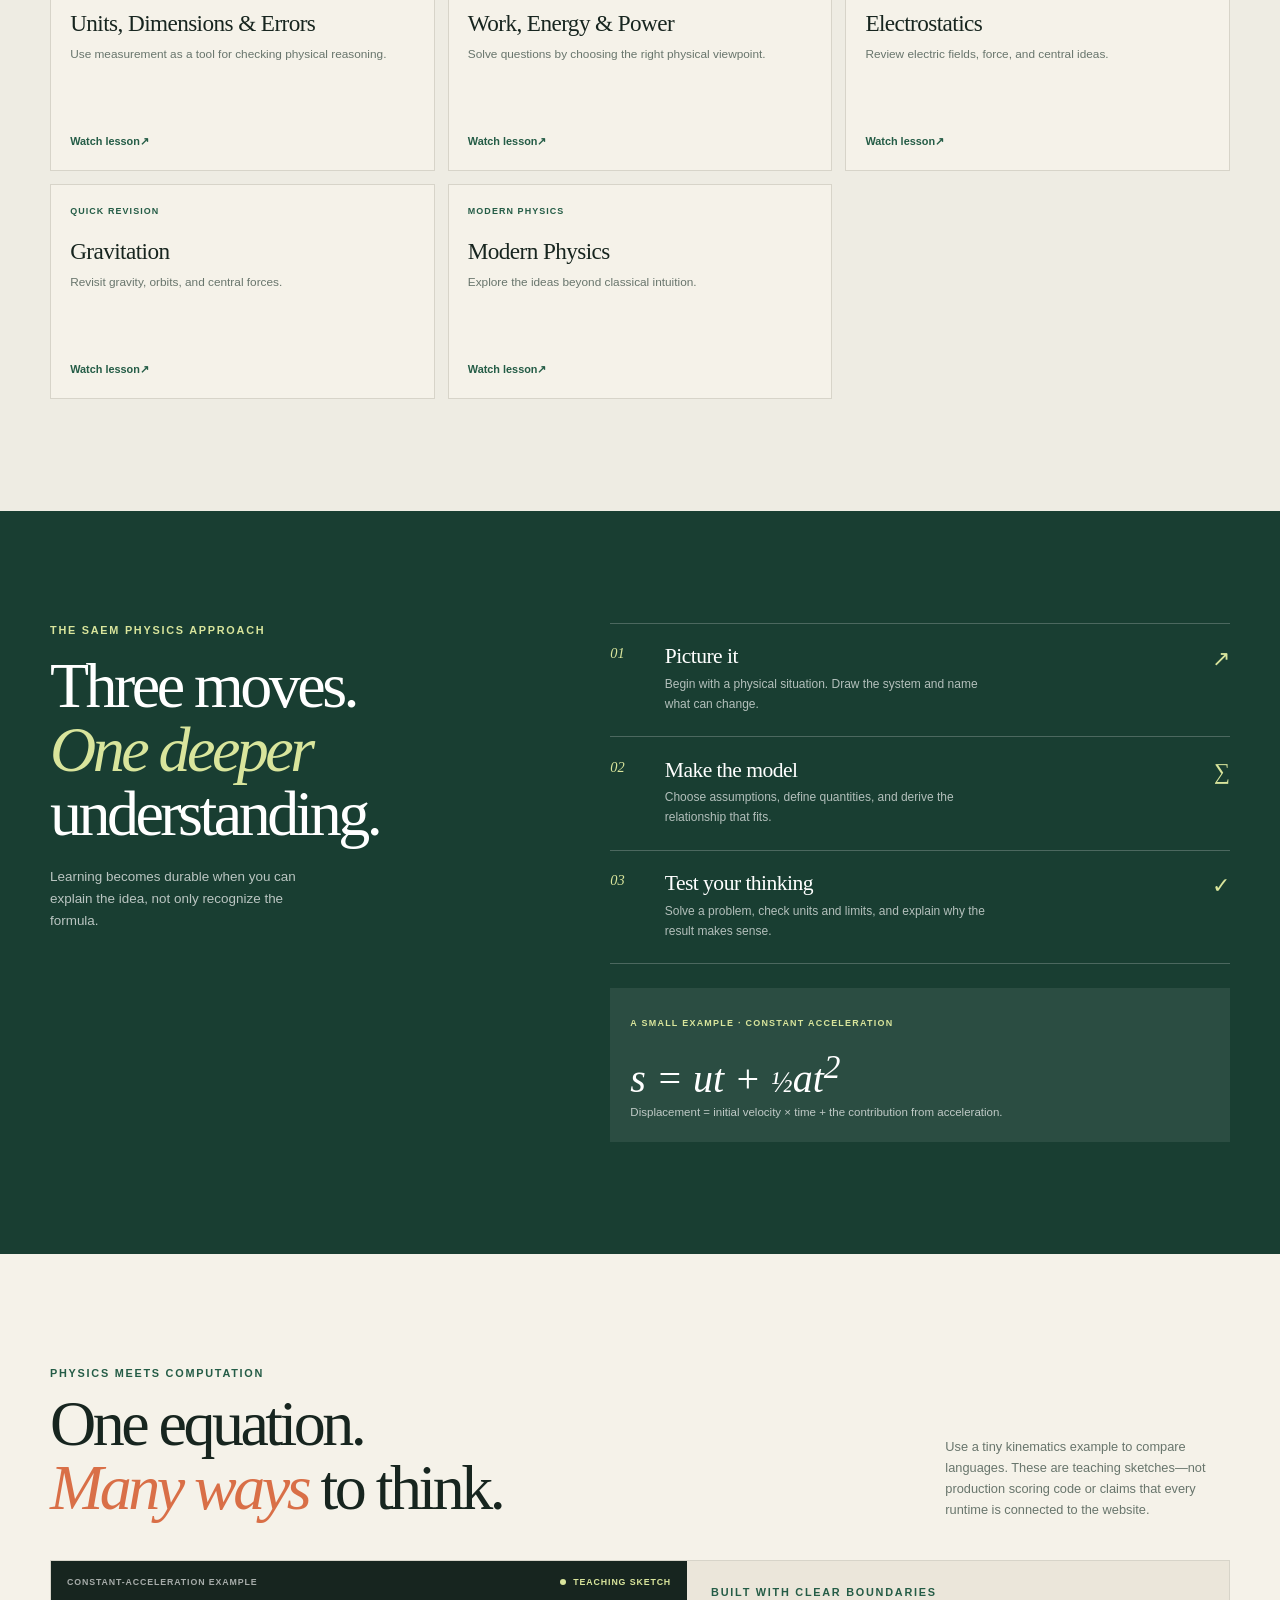
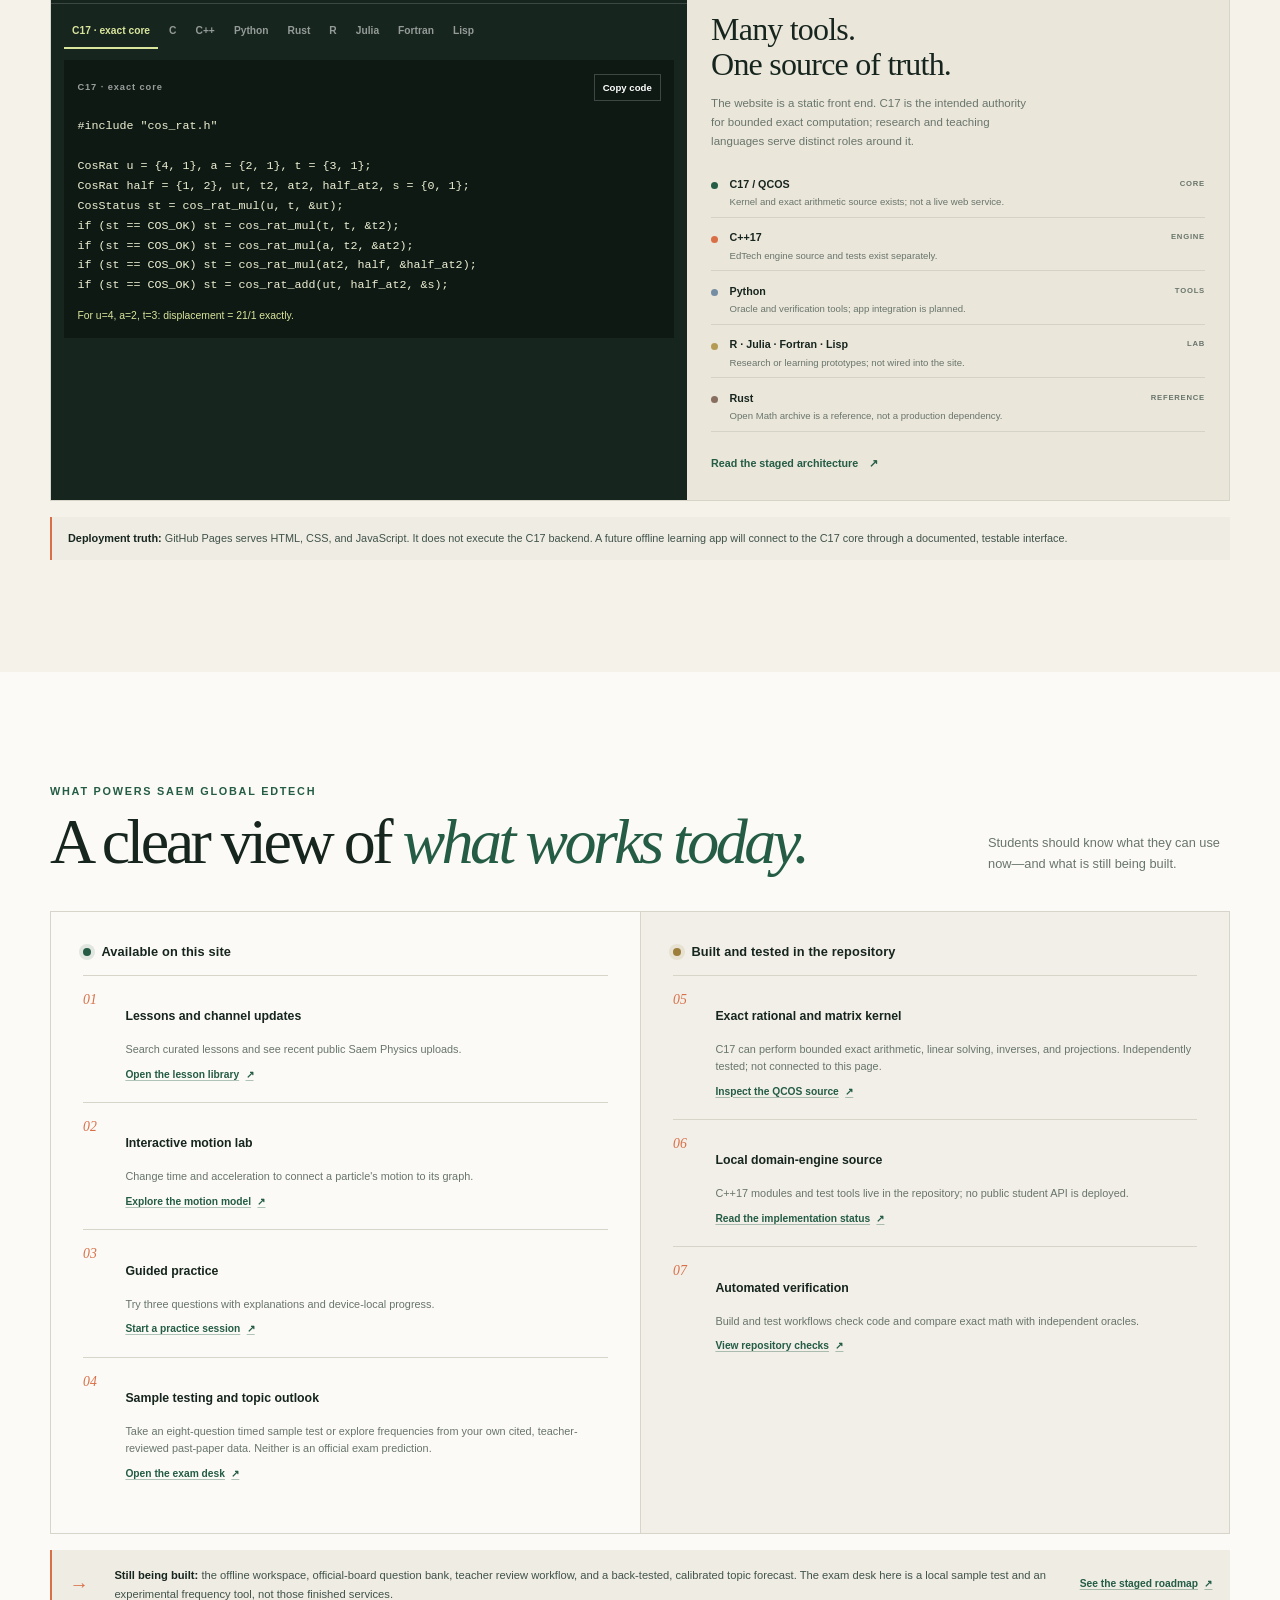
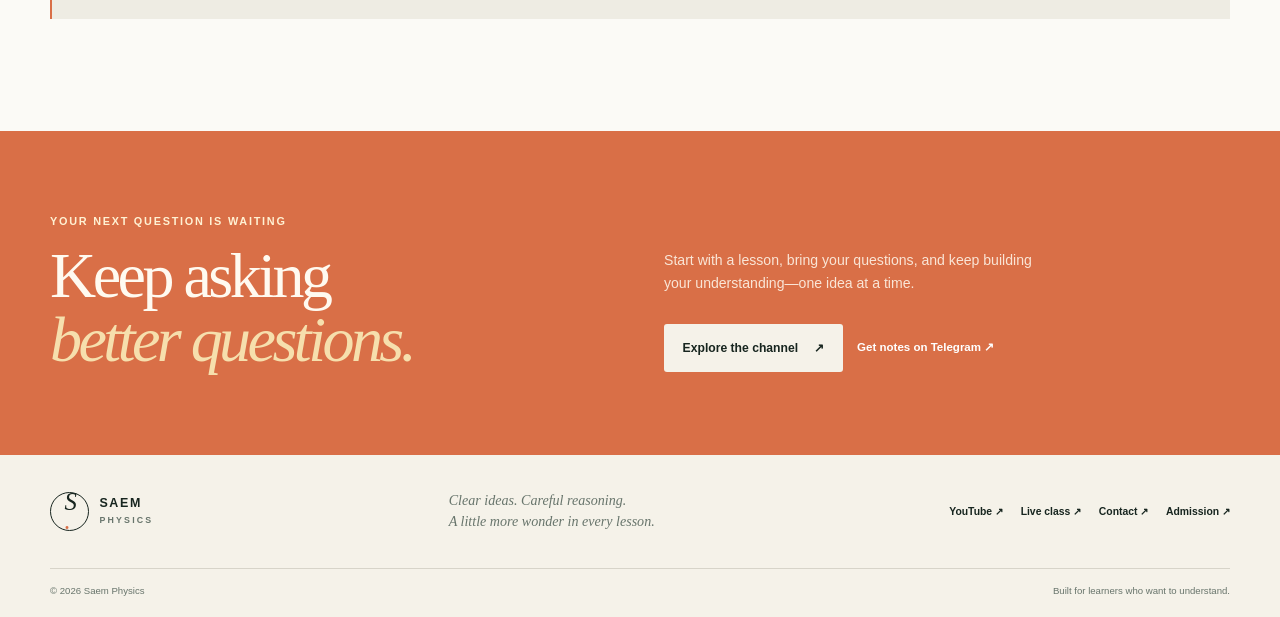
==== commit bef2df8e: "feat(site): add exam desk and dynamic channel updates Co-authored-by: Copilot <223556219+Copilot@use" ====
--- a/index.html
+++ b/index.html
@@ -31,6 +31,7 @@
         <a href="#channel-updates">Latest videos</a>
         <a href="#visual-lab">Visual lab</a>
         <a href="#practice-room">Practice</a>
+        <a href="#exam-center">Exam desk</a>
         <a href="#library">Lesson library</a>
         <a href="#method">Our method</a>
         <a href="#lab">Code &amp; physics</a>
@@ -115,8 +116,22 @@
           <a class="arrow-link" href="https://www.youtube.com/@SaemPhysics/videos" target="_blank" rel="noopener noreferrer">Browse every upload <span aria-hidden="true">↗</span></a>
         </div>
         <div class="channel-feed-bar">
-          <p>Recent uploads are refreshed automatically from the public YouTube channel feed. The feed lists up to 15; six appear here.</p>
+          <p>New uploads appear as dated update cards. The public feed refreshes hourly; this page checks every 15 minutes while open. The feed does not carry Community posts or live status.</p>
           <p id="channel-feed-status" class="channel-feed-status" role="status" aria-live="polite">Loading recent videos…</p>
+          <button id="channel-feed-refresh" class="channel-refresh" type="button">Check for updates</button>
+        </div>
+        <div class="channel-live-card">
+          <div>
+            <p class="eyebrow">Saem Physics · live channel</p>
+            <h3>Joining a live class?</h3>
+            <p>If a public YouTube broadcast is running, check it here. The player loads only after you choose to connect.</p>
+          </div>
+          <div class="channel-live-actions">
+            <button id="channel-live-load" class="button button-dark" type="button">Check live stream</button>
+            <a href="https://www.youtube.com/@SaemPhysics/streams" target="_blank" rel="noopener noreferrer">Browse channel streams ↗</a>
+          </div>
+          <div id="channel-live-player" class="channel-live-player" hidden></div>
+          <p id="channel-live-status" class="channel-live-status" role="status" aria-live="polite">YouTube will report whether a public stream is available after you connect.</p>
         </div>
         <div class="channel-video-grid" id="channel-video-grid"></div>
         <noscript><p class="channel-fallback">Turn on JavaScript to see the latest uploads, or <a href="https://www.youtube.com/@SaemPhysics/videos">visit the channel archive</a>.</p></noscript>
@@ -207,6 +222,90 @@
             </div>
             <p id="practice-storage-status" class="practice-storage-status" role="status" aria-live="polite">Progress is stored only in this browser.</p>
           </aside>
+        </div>
+      </div>
+    </section>
+
+    <section class="exam-section section" id="exam-center" aria-labelledby="exam-title">
+      <div class="container">
+        <div class="section-heading exam-heading">
+          <div>
+            <p class="eyebrow">Saem exam desk · first version</p>
+            <h2 id="exam-title">Practice with a clock.<br><em>Revise with evidence.</em></h2>
+          </div>
+          <p class="section-aside">A short sample test and an experimental past-paper topic outlook. Your answers and imported history stay in this browser.</p>
+        </div>
+        <div class="exam-grid">
+          <section class="exam-card" id="exam-test-widget" aria-labelledby="exam-test-title">
+            <div class="exam-card-topline"><span>8 QUESTIONS · 12 MINUTES</span><span class="exam-badge">SAMPLE TEST</span></div>
+            <h3 id="exam-test-title">Check your physics foundations.</h3>
+            <p class="exam-card-intro">One mark per correct answer; no negative marking. This original starter set is not an official JEE, NEET, CBSE, or board paper.</p>
+            <div id="exam-test-session" hidden>
+              <div class="exam-progress-row">
+                <span id="exam-question-count">Question 1 of 8</span>
+                <span class="exam-timer">Time left <time id="exam-timer" aria-live="off">12:00</time></span>
+              </div>
+              <progress id="exam-progress" max="8" value="0" aria-label="Exam questions answered"></progress>
+              <h4 id="exam-question" tabindex="-1"></h4>
+              <fieldset id="exam-options" class="practice-options">
+                <legend class="visually-hidden">Choose one answer</legend>
+              </fieldset>
+              <p id="exam-test-status" class="exam-status" role="status" aria-live="polite"></p>
+              <div class="exam-actions">
+                <button id="exam-previous" class="button button-quiet" type="button">Previous</button>
+                <button id="exam-next" class="button button-dark" type="button">Next</button>
+                <button id="exam-submit" class="button button-dark" type="button">Finish test</button>
+              </div>
+            </div>
+            <div id="exam-test-start">
+              <button id="exam-start" class="button button-dark" type="button">Start sample test</button>
+              <p class="exam-privacy">The timer starts when you choose Start. Leaving this page ends the session; answers are not uploaded or saved.</p>
+            </div>
+            <div id="exam-test-results" class="exam-results" hidden aria-live="polite"></div>
+          </section>
+
+          <section class="exam-card outlook-card" aria-labelledby="outlook-title">
+            <div class="exam-card-topline"><span>PAST-PAPER TOPIC OUTLOOK</span><span class="exam-badge exam-badge-experimental">EXPERIMENTAL</span></div>
+            <h3 id="outlook-title">What has appeared before?</h3>
+            <p class="exam-card-intro">Import your own cited, teacher-reviewed paper records. The browser estimates topic appearance frequency using <code>p = (k + 1) / (n + 2)</code>; it is an exploratory signal, not a prediction of questions or a promise about any exam.</p>
+            <label class="paper-import-label" for="paper-history-file">Choose a paper-history JSON file</label>
+            <input id="paper-history-file" class="paper-import-input" type="file" accept=".json,application/json">
+            <p id="paper-history-status" class="exam-status" role="status" aria-live="polite">No paper history loaded. Your file is read locally and is not sent to Saem.</p>
+            <div class="outlook-controls">
+              <label>Exam series
+                <select id="outlook-board" disabled>
+                  <option value="">Import history first</option>
+                </select>
+              </label>
+              <label>Paper language
+                <select id="outlook-language" disabled>
+                  <option value="">Choose exam series first</option>
+                </select>
+              </label>
+              <label>Target year
+                <input id="outlook-year" type="number" min="1900" max="2100">
+              </label>
+            </div>
+            <button id="outlook-run" class="button button-dark" type="button" disabled>Estimate topic frequencies</button>
+            <p id="outlook-status" class="exam-status" role="status" aria-live="polite"></p>
+            <div id="outlook-results" class="outlook-results" hidden aria-live="polite"></div>
+            <details class="paper-schema">
+              <summary>Paper-history file format and limits</summary>
+              <p>Each record represents one paper or exam session. Keep the exam series and paper language consistent, record its source, and include only topic labels a teacher has checked.</p>
+              <pre><code>[
+  {
+    "board": "JEE Main",
+    "paperId": "2024-session-1",
+    "year": 2024,
+    "language": "English",
+    "source": "Official paper citation or URL",
+    "reviewed": true,
+    "topics": ["Mechanics", "Optics"]
+  }
+]</code></pre>
+              <p>At least five reviewed papers across three earlier years are required. The file's review labels and citations are user supplied and are not independently verified. A calibrated forecast still needs a larger curated archive and past-only back-testing.</p>
+            </details>
+          </section>
         </div>
       </div>
     </section>
@@ -362,26 +461,30 @@
               <span class="capability-index">03</span>
               <div><h4>Guided practice</h4><p>Try three questions with explanations and device-local progress.</p><a href="#practice-room">Start a practice session <span aria-hidden="true">↗</span></a></div>
             </article>
+            <article class="capability-item">
+              <span class="capability-index">04</span>
+              <div><h4>Sample testing and topic outlook</h4><p>Take an eight-question timed sample test or explore frequencies from your own cited, teacher-reviewed past-paper data. Neither is an official exam prediction.</p><a href="#exam-center">Open the exam desk <span aria-hidden="true">↗</span></a></div>
+            </article>
           </section>
           <section class="capability-group capability-group-built" aria-labelledby="built-title">
             <div class="capability-group-title"><span class="capability-status status-built"></span><h3 id="built-title">Built and tested in the repository</h3></div>
             <article class="capability-item">
-              <span class="capability-index">04</span>
+              <span class="capability-index">05</span>
               <div><h4>Exact rational and matrix kernel</h4><p>C17 can perform bounded exact arithmetic, linear solving, inverses, and projections. Independently tested; not connected to this page.</p><a href="https://github.com/saemsir/saem/tree/main/saem-unified/core/c17" target="_blank" rel="noopener noreferrer">Inspect the QCOS source <span aria-hidden="true">↗</span></a></div>
             </article>
             <article class="capability-item">
-              <span class="capability-index">05</span>
+              <span class="capability-index">06</span>
               <div><h4>Local domain-engine source</h4><p>C++17 modules and test tools live in the repository; no public student API is deployed.</p><a href="https://github.com/saemsir/saem/tree/main/saem-unified" target="_blank" rel="noopener noreferrer">Read the implementation status <span aria-hidden="true">↗</span></a></div>
             </article>
             <article class="capability-item">
-              <span class="capability-index">06</span>
+              <span class="capability-index">07</span>
               <div><h4>Automated verification</h4><p>Build and test workflows check code and compare exact math with independent oracles.</p><a href="https://github.com/saemsir/saem/actions" target="_blank" rel="noopener noreferrer">View repository checks <span aria-hidden="true">↗</span></a></div>
             </article>
           </section>
         </div>
         <div class="capability-boundary">
           <span class="boundary-mark" aria-hidden="true">→</span>
-          <p><strong>Still being built:</strong> an offline student workspace, teacher-reviewed exam-paper practice, mock tests, and topic forecasts. These are goals—not features students can use here yet.</p>
+          <p><strong>Still being built:</strong> the offline workspace, official-board question bank, teacher review workflow, and a back-tested, calibrated topic forecast. The exam desk here is a local sample test and an experimental frequency tool, not those finished services.</p>
           <a href="https://github.com/saemsir/saem/blob/main/docs/SAEM_EDTECH_ARCHITECTURE.md" target="_blank" rel="noopener noreferrer">See the staged roadmap <span aria-hidden="true">↗</span></a>
         </div>
       </div>
@@ -404,7 +507,6 @@
     <div class="container footer-bottom"><span>© <span id="current-year"></span> Saem Physics</span><span>Built for learners who want to understand.</span></div>
   </footer>
   <script src="student-studio.js"></script>
-  <script src="student-studio.js"></script>
   <script src="script.js"></script>
 </body>
 </html>
--- a/style.css
+++ b/style.css
@@ -99,14 +99,32 @@
 .channel-feed-bar { display: flex; justify-content: space-between; align-items: center; gap: 1rem; padding-block: 1rem; border-top: 1px solid var(--line); color: var(--muted); font-size: .73rem; }
 .channel-feed-status { color: var(--green); font-size: .66rem; font-weight: 750; }
 .channel-video-grid { display: grid; grid-template-columns: repeat(3,minmax(0,1fr)); gap: .85rem; }
-.channel-video { display: grid; grid-template-rows: auto auto 1fr auto; min-height: 245px; padding: 1.15rem; border: 1px solid var(--line); background: var(--paper); transition: transform .2s,border-color .2s,box-shadow .2s; }
+.channel-refresh { flex: 0 0 auto; padding: .48rem .7rem; border: 1px solid var(--line); background: transparent; color: var(--green); cursor: pointer; font-size: .64rem; font-weight: 750; }
+.channel-refresh:hover, .channel-refresh:focus-visible { border-color: var(--green); background: var(--green); color: white; }
+.channel-refresh:disabled { cursor: wait; opacity: .6; }
+.channel-live-card { display: grid; grid-template-columns: 1fr auto; align-items: center; gap: .8rem 1.5rem; margin-bottom: 1rem; padding: clamp(1rem,2vw,1.5rem); border: 1px solid var(--line); background: var(--paper); }
+.channel-live-card h3 { margin-top: .35rem; font-size: clamp(1.5rem,2.4vw,2rem); }
+.channel-live-card>div:first-child>p:last-child { max-width: 62ch; margin-top: .45rem; color: var(--muted); font-size: .7rem; }
+.channel-live-actions { display: flex; flex-direction: column; align-items: flex-start; gap: .55rem; }
+.channel-live-actions .button { min-height: 40px; cursor: pointer; }
+.channel-live-actions>a { color: var(--green); font-size: .65rem; font-weight: 750; }
+.channel-live-player { grid-column: 1 / -1; width: min(100%, 900px); aspect-ratio: 16/9; }
+.channel-live-frame { display: block; width: 100%; height: 100%; border: 0; background: #101b19; }
+.channel-live-status { grid-column: 1 / -1; color: var(--muted); font-size: .64rem; }
+.channel-video { display: grid; grid-template-rows: auto auto auto 1fr auto; min-height: 245px; padding: 1.15rem; border: 1px solid var(--line); background: var(--paper); transition: transform .2s,border-color .2s,box-shadow .2s; }
 .channel-video:hover { transform: translateY(-4px); border-color: var(--green); box-shadow: 0 12px 30px rgba(23,37,31,.08); }
 .channel-video-top { display: flex; justify-content: space-between; align-items: center; gap: .5rem; color: var(--green); font-size: .55rem; font-weight: 850; letter-spacing: .12em; text-transform: uppercase; }
 .channel-video-top time { color: var(--muted); font-size: .58rem; font-weight: 650; letter-spacing: 0; }
-.channel-video img { display: block; width: 100%; aspect-ratio: 16/9; margin-top: .9rem; object-fit: cover; background: var(--paper-deep); }
-.channel-video h3 { align-self: center; margin-block: 1.4rem; font-size: clamp(1.3rem,2.1vw,1.9rem); overflow-wrap: anywhere; }
+.channel-video-play { position: relative; display: block; width: 100%; margin-top: .9rem; padding: 0; overflow: hidden; border: 0; background: var(--paper-deep); cursor: pointer; }
+.channel-video-play img { display: block; width: 100%; aspect-ratio: 16/9; object-fit: cover; transition: transform .25s; }
+.channel-video-play:hover img { transform: scale(1.025); }
+.channel-play-icon { position: absolute; top: 50%; left: 50%; display: grid; width: 3rem; height: 3rem; place-items: center; border: 1px solid rgba(255,255,255,.75); border-radius: 50%; background: rgba(25,62,50,.9); color: white; transform: translate(-50%,-50%); }
+.channel-video-player { display: block; width: 100%; aspect-ratio: 16/9; margin-top: .9rem; border: 0; background: #101b19; }
+.channel-video h3 { align-self: center; margin-block: 1rem .5rem; font-size: clamp(1.3rem,2.1vw,1.9rem); overflow-wrap: anywhere; }
+.channel-video-description { margin-bottom: .85rem; color: var(--muted); font-size: .72rem; line-height: 1.5; }
 .channel-video-action { display: flex; justify-content: space-between; align-items: center; padding-top: .75rem; border-top: 1px solid var(--line); color: var(--ink-soft); font-size: .66rem; font-weight: 750; }
-.channel-video-action span:last-child { color: var(--orange); font-size: 1rem; }
+.channel-video-action a { color: var(--orange); }
+.channel-video-action a:hover { text-decoration: underline; text-underline-offset: .2em; }
 .channel-fallback { padding: 1rem 0; color: var(--muted); font-size: .78rem; }
 .channel-fallback a { color: var(--green); text-decoration: underline; text-underline-offset: .2em; }
 .visual-lab-section { background: #19332c; color: var(--paper); }
@@ -165,6 +183,56 @@
 .practice-note .eyebrow { color: var(--lime); }
 .practice-note h3 { margin-top: .75rem; font-size: 2rem; }
 .practice-note>p:not(.eyebrow):not(.practice-storage-status) { margin-top: .7rem; color: rgba(245,242,233,.76); font-size: .78rem; }
+.exam-section { background: #fbfaf6; }
+.exam-heading { margin-bottom: 2rem; }
+.exam-grid { display: grid; grid-template-columns: minmax(0,1.05fr) minmax(0,.95fr); align-items: start; gap: 1rem; }
+.exam-card { min-width: 0; padding: clamp(1.15rem,2.6vw,2rem); border: 1px solid var(--line); background: var(--paper); }
+.exam-card-topline { display: flex; justify-content: space-between; align-items: center; gap: .7rem; color: var(--green); font-size: .55rem; font-weight: 850; letter-spacing: .12em; }
+.exam-badge { padding: .25rem .4rem; background: #e4ecd8; color: var(--green-dark); font-size: .5rem; }
+.exam-badge-experimental { background: #f2e4d7; color: #854627; }
+.exam-card>h3 { margin-top: 1.1rem; font-size: clamp(1.8rem,3vw,2.55rem); }
+.exam-card-intro { margin-top: .7rem; color: var(--muted); font-size: .73rem; }
+.exam-card-intro code { padding: .1rem .2rem; background: var(--paper-deep); color: var(--ink); font-size: .92em; }
+.exam-privacy { max-width: 55ch; margin-top: .85rem; color: var(--muted); font-size: .65rem; }
+.exam-progress-row { display: flex; justify-content: space-between; align-items: center; gap: .8rem; margin-top: 1.35rem; color: var(--muted); font-size: .66rem; font-weight: 750; }
+.exam-timer { font-variant-numeric: tabular-nums; }
+.exam-timer time { margin-left: .35rem; color: var(--orange); font-size: 1rem; }
+#exam-progress { width: 100%; height: 6px; margin-top: .55rem; accent-color: var(--green); }
+.exam-card #exam-question { margin-top: 1.2rem; font-size: clamp(1.35rem,2.4vw,1.9rem); line-height: 1.25; }
+.exam-status { min-height: 1.5em; margin-top: .75rem; color: var(--muted); font-size: .68rem; }
+.exam-actions { display: flex; flex-wrap: wrap; justify-content: space-between; gap: .6rem; margin-top: .4rem; }
+.exam-actions .button, #exam-start, #outlook-run { min-height: 42px; cursor: pointer; }
+.exam-actions button:disabled, #outlook-run:disabled { cursor: not-allowed; opacity: .5; }
+.exam-results { margin-top: 1.2rem; }
+.exam-results h4 { font: 400 2rem/1.1 var(--serif); }
+.exam-results>p { margin-top: .5rem; color: var(--muted); font-size: .72rem; }
+.exam-results h5 { margin-top: 1.25rem; font: 800 .7rem/1.4 var(--sans); letter-spacing: .08em; text-transform: uppercase; }
+.exam-topic-results { display: flex; flex-wrap: wrap; gap: .35rem; margin: .55rem 0 0; padding: 0; list-style: none; }
+.exam-topic-results li { padding: .35rem .5rem; background: #e8ebdf; color: var(--green-dark); font-size: .63rem; }
+.exam-review-list { display: grid; gap: .35rem; margin-block: .6rem 1rem; }
+.exam-review-item { border-top: 1px solid var(--line); font-size: .67rem; }
+.exam-review-item summary { padding: .55rem 0; color: var(--ink-soft); cursor: pointer; }
+.exam-review-item p { padding: 0 0 .65rem; color: var(--muted); }
+.paper-import-label { display: block; margin-top: 1rem; color: var(--ink-soft); font-size: .68rem; font-weight: 750; }
+.paper-import-input { display: block; width: 100%; max-width: 100%; margin-top: .35rem; padding: .45rem; border: 1px solid var(--line); background: #fff; color: var(--ink); font-size: .65rem; }
+.paper-import-input:focus-visible, .outlook-controls select:focus-visible, .outlook-controls input:focus-visible { outline: 2px solid var(--green); outline-offset: 2px; }
+.outlook-controls { display: grid; grid-template-columns: 1.1fr 1fr .65fr; gap: .7rem; margin-top: .75rem; }
+.outlook-controls label { display: grid; gap: .25rem; color: var(--ink-soft); font-size: .63rem; font-weight: 750; }
+.outlook-controls select, .outlook-controls input { width: 100%; min-height: 40px; padding: .45rem; border: 1px solid var(--line); background: white; color: var(--ink); font-size: .72rem; }
+.outlook-card>#outlook-run { margin-top: .8rem; }
+.outlook-results { margin-top: 1rem; padding-top: .8rem; border-top: 1px solid var(--line); }
+.outlook-results>p { color: var(--muted); font-size: .67rem; }
+.outlook-topic-list { display: grid; gap: .35rem; margin: .75rem 0; padding: 0; list-style: none; }
+.outlook-topic-list li { display: grid; grid-template-columns: 1fr auto; gap: .15rem .5rem; align-items: baseline; padding: .55rem .65rem; background: #eeece3; }
+.outlook-topic-list li>span { color: var(--ink); font-size: .72rem; font-weight: 750; }
+.outlook-topic-list li>strong { color: var(--green); font-size: .85rem; font-variant-numeric: tabular-nums; }
+.outlook-topic-list li>small { grid-column: 1 / -1; color: var(--muted); font-size: .6rem; }
+.outlook-results details { margin-top: .65rem; color: var(--ink-soft); font-size: .64rem; }
+.outlook-results details summary, .paper-schema summary { cursor: pointer; font-weight: 750; }
+.outlook-results details ul { display: grid; gap: .25rem; margin: .5rem 0; padding-left: 1.2rem; color: var(--muted); overflow-wrap: anywhere; }
+.paper-schema { margin-top: 1rem; padding-top: .75rem; border-top: 1px solid var(--line); color: var(--ink-soft); font-size: .65rem; }
+.paper-schema p { margin-top: .55rem; }
+.paper-schema pre { max-height: 180px; margin: .65rem 0; overflow: auto; padding: .7rem; background: #17251f; color: #eef0d3; font: .62rem/1.5 "SFMono-Regular",Consolas,monospace; }
 .local-progress-note { display: flex; align-items: center; gap: .8rem; margin-top: 1.5rem; padding: .9rem; border: 1px solid rgba(245,242,233,.22); }
 .local-progress-icon { color: var(--lime); font: 1.7rem var(--serif); }
 .local-progress-note p { color: rgba(245,242,233,.78); font-size: .65rem; line-height: 1.5; }
@@ -338,6 +406,7 @@
   .motion-lab { grid-template-columns: 1fr; }
   .motion-explanation { min-height: 250px; }
   .practice-layout { grid-template-columns: 1fr; }
+  .exam-grid { grid-template-columns: 1fr; }
   .practice-note { min-height: 240px; }
   .capability-columns { grid-template-columns: 1fr; }
   .capability-group-built { border-top: 1px solid var(--line); border-left: 0; }
@@ -367,6 +436,9 @@
   .section { padding-block: 4.5rem; }
   .section-heading, .lab-heading, .visual-lab-heading { align-items: start; flex-direction: column; gap: 1rem; }
   .channel-feed-bar { align-items: start; flex-direction: column; gap: .35rem; }
+  .channel-refresh { align-self: start; }
+  .channel-live-card { grid-template-columns: 1fr; }
+  .channel-live-actions { flex-direction: row; flex-wrap: wrap; align-items: center; }
   .practice-card { min-height: 0; }
   .capability-boundary { grid-template-columns: 1.5rem 1fr; }
   .capability-boundary>a { grid-column: 2; }
@@ -385,6 +457,7 @@
   .motion-controls { grid-template-columns: 1fr 1fr; gap: .7rem; }
   .motion-play { grid-column: 1 / -1; }
   .motion-explanation { min-height: 0; }
+  .outlook-controls { grid-template-columns: 1fr; }
   .lab-heading { margin-bottom: 1.5rem; }
   .lab-heading>p { max-width: 48ch; }
   .code-topline { font-size: .48rem; }
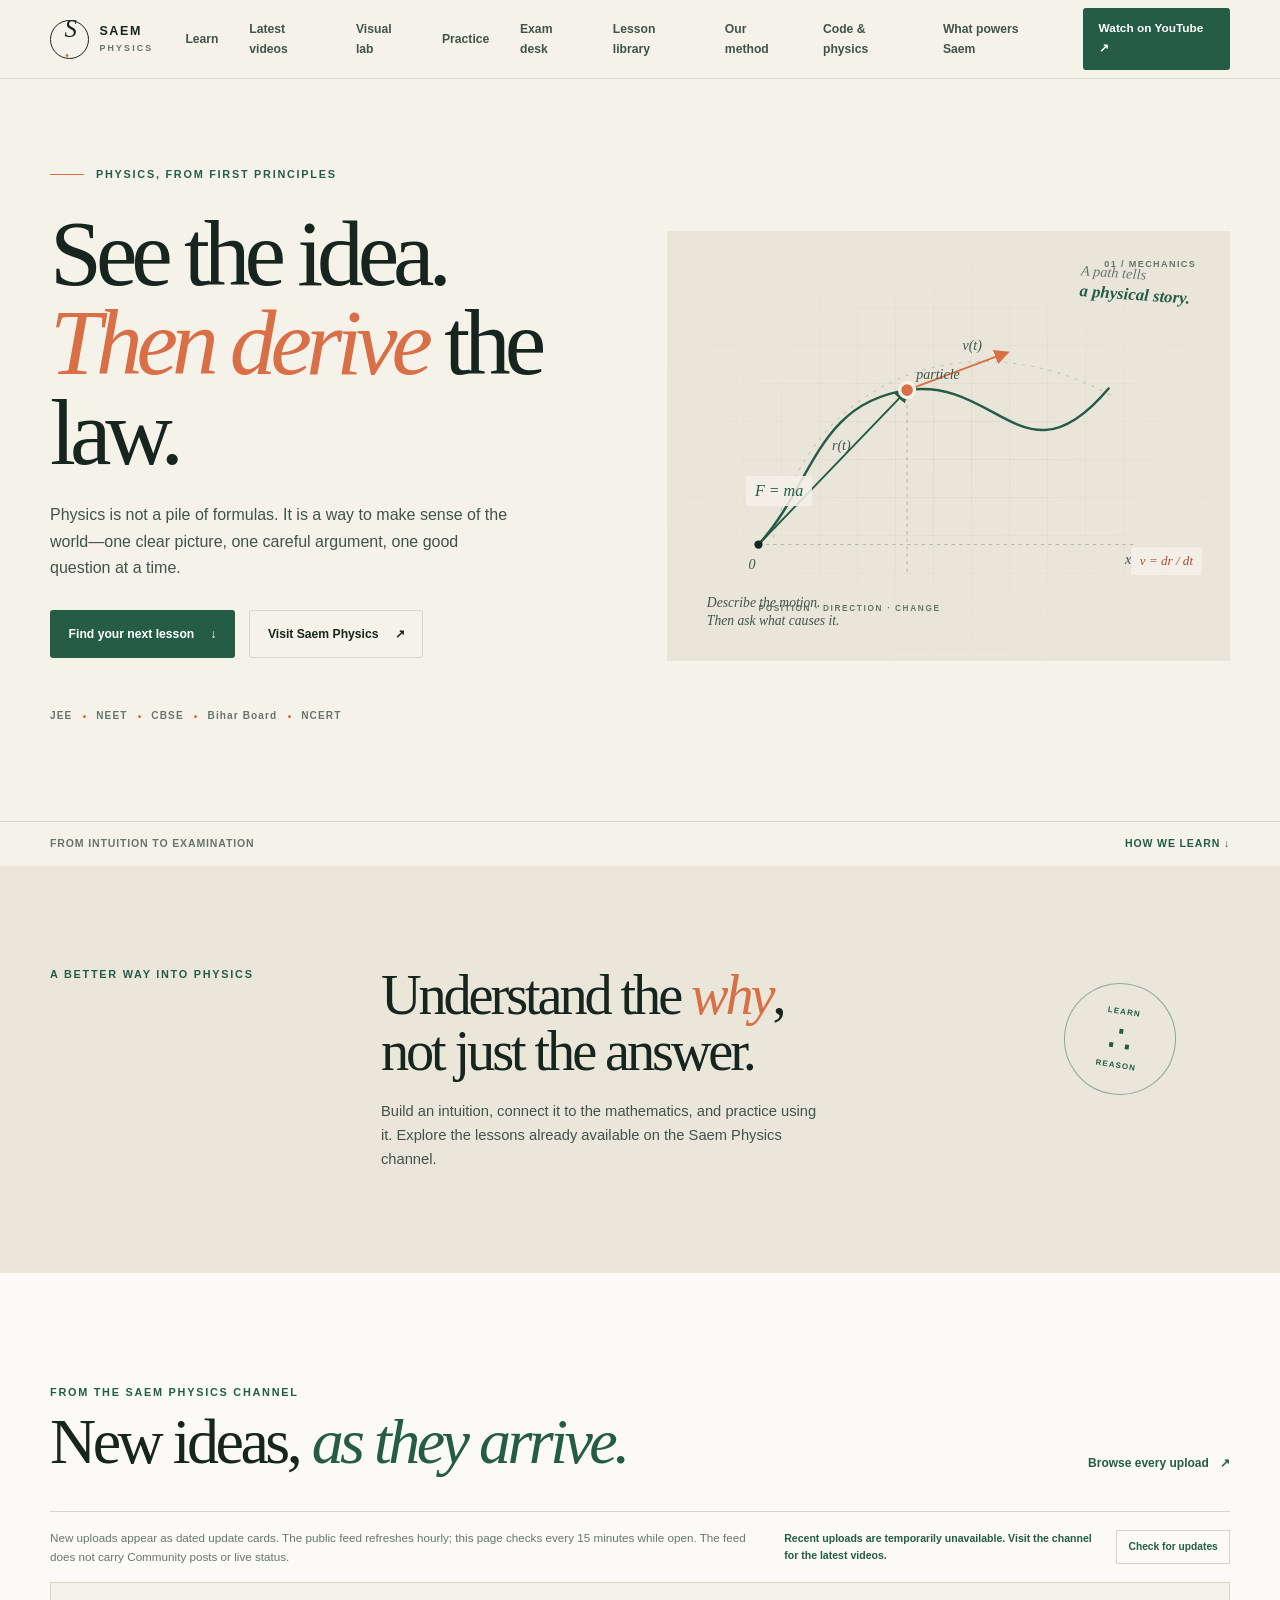
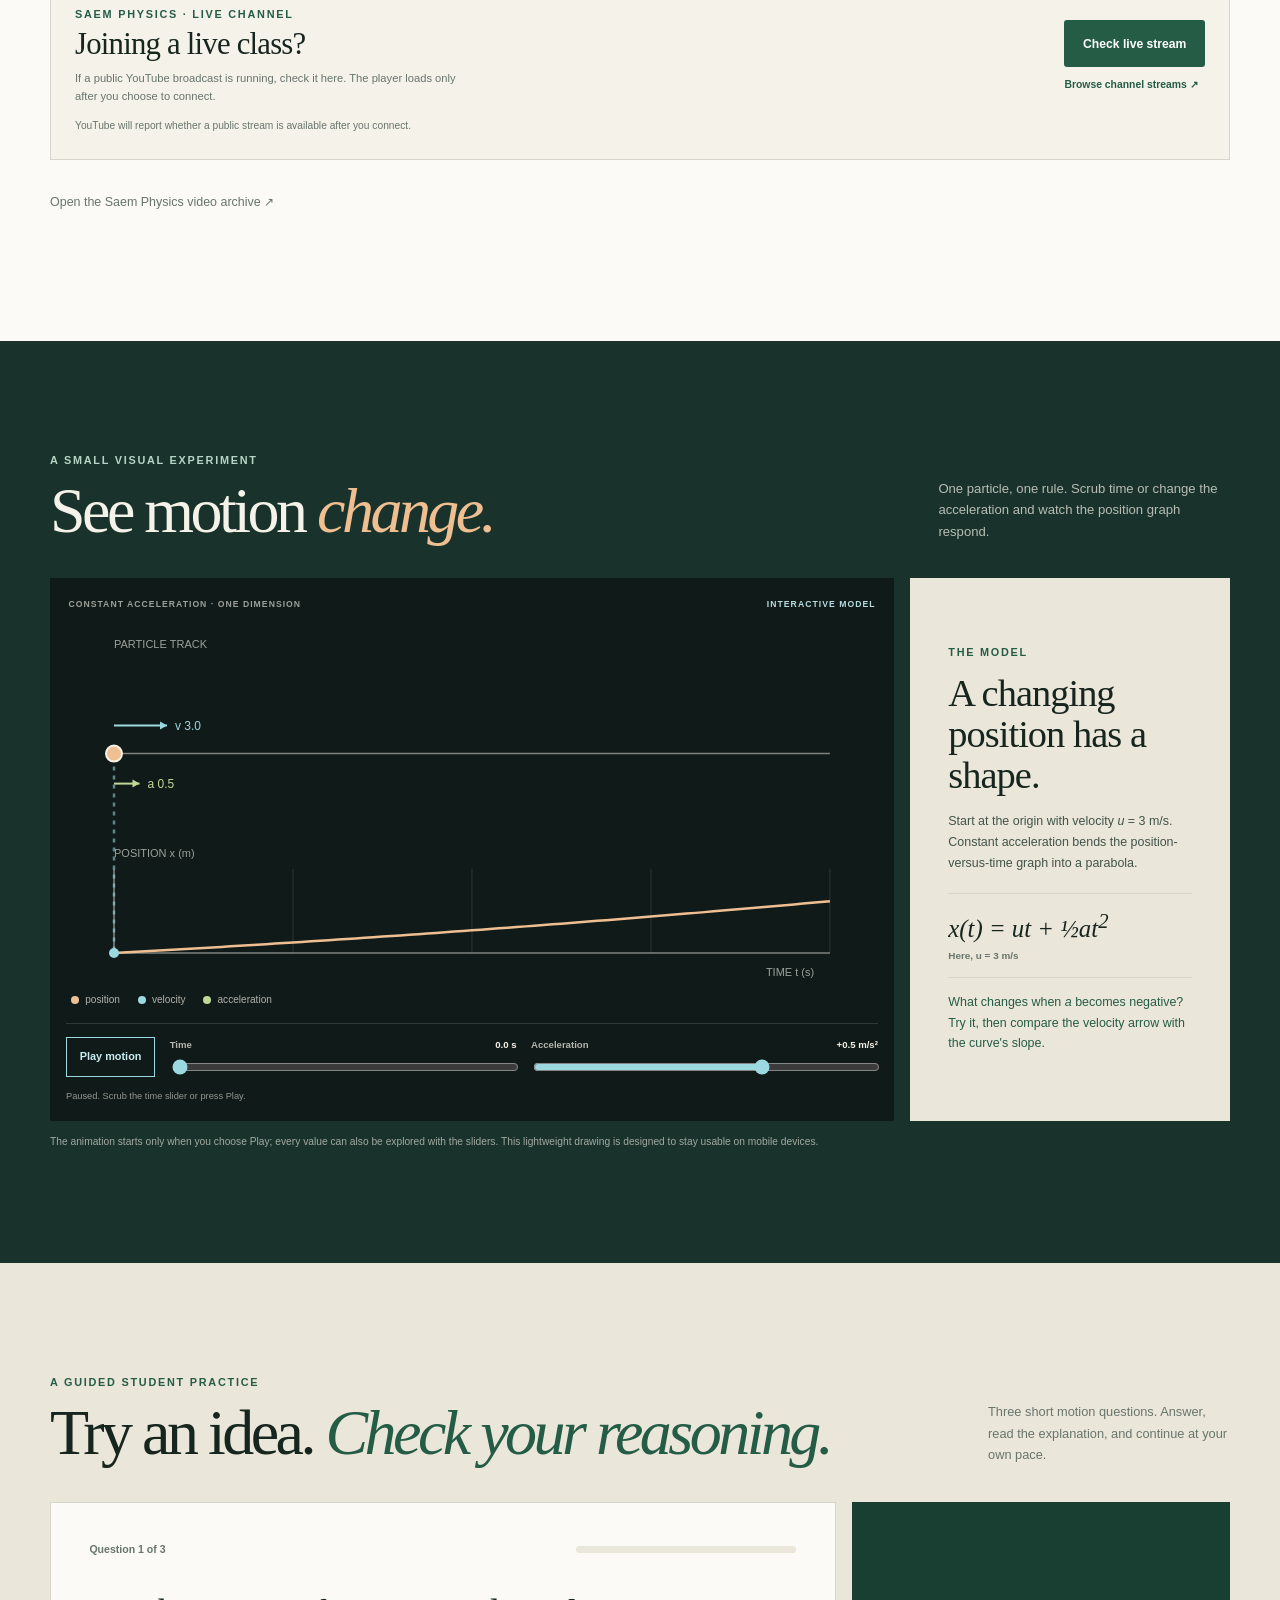
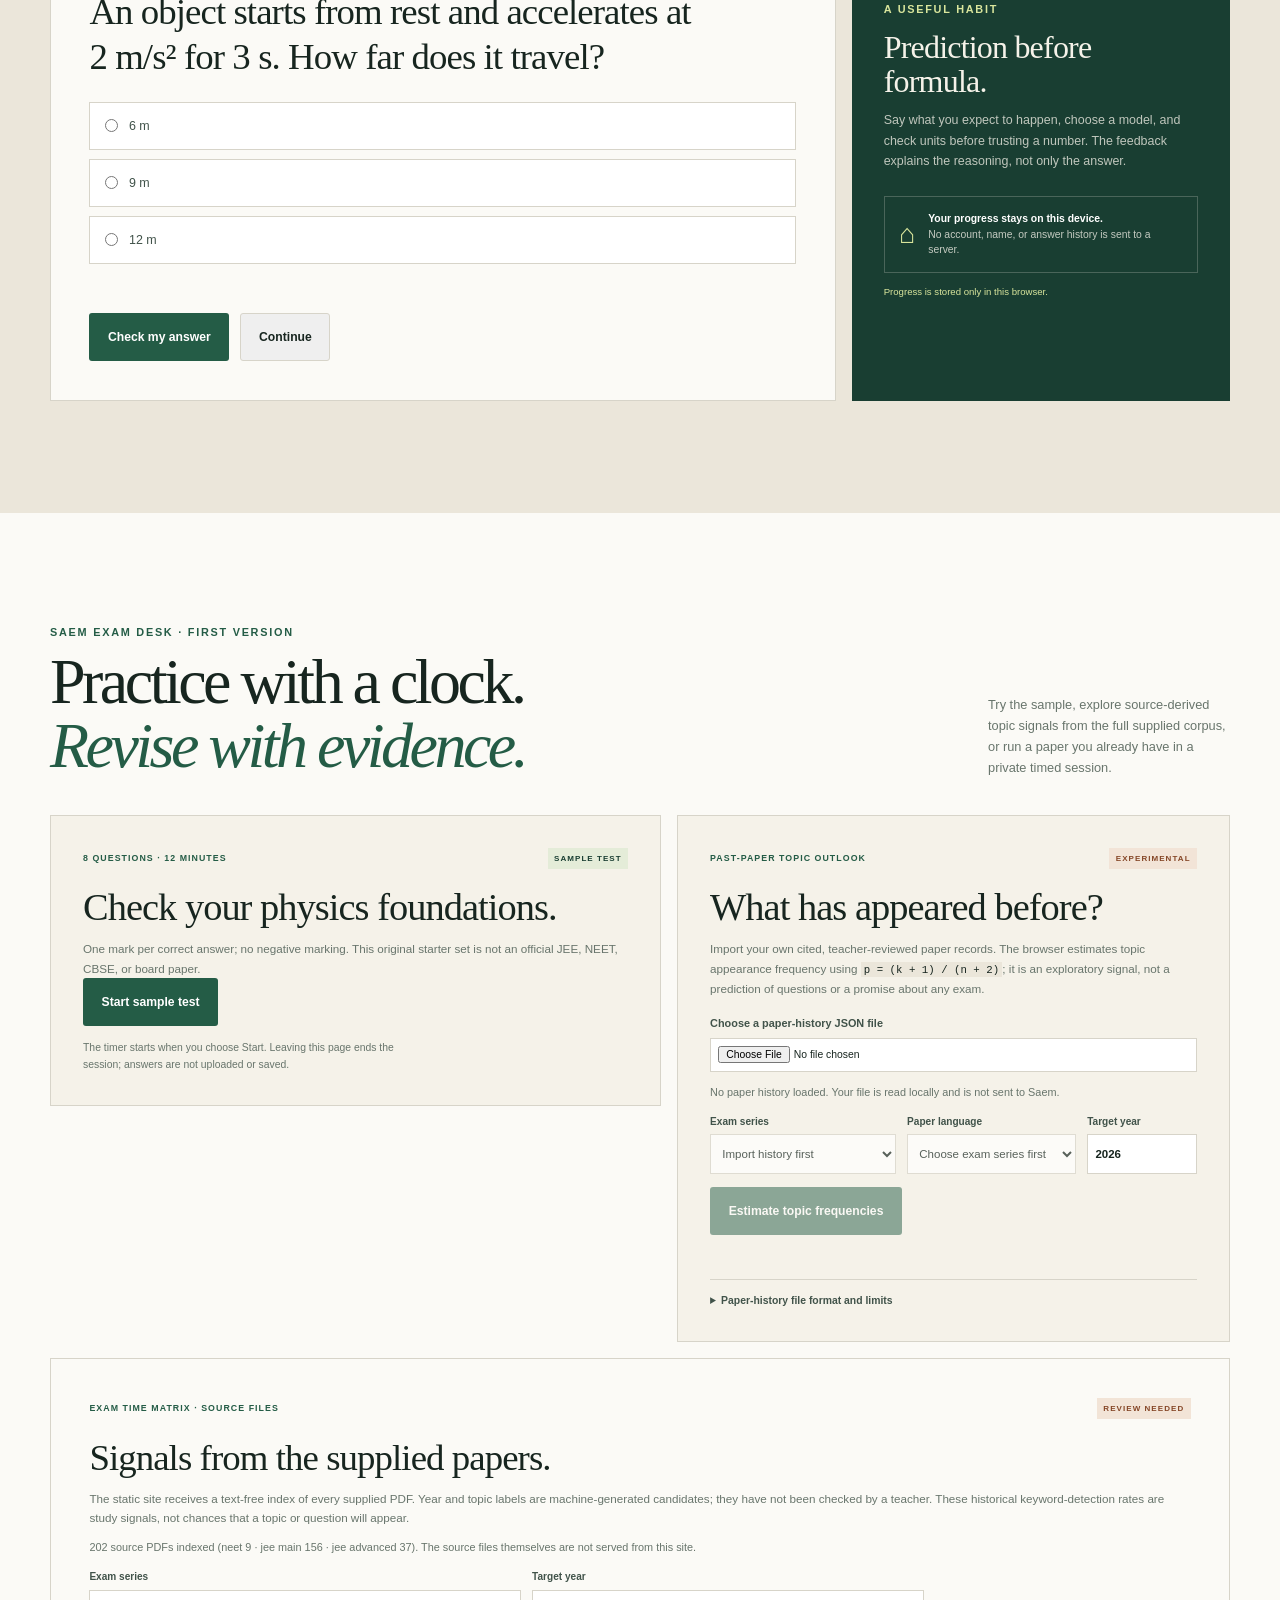
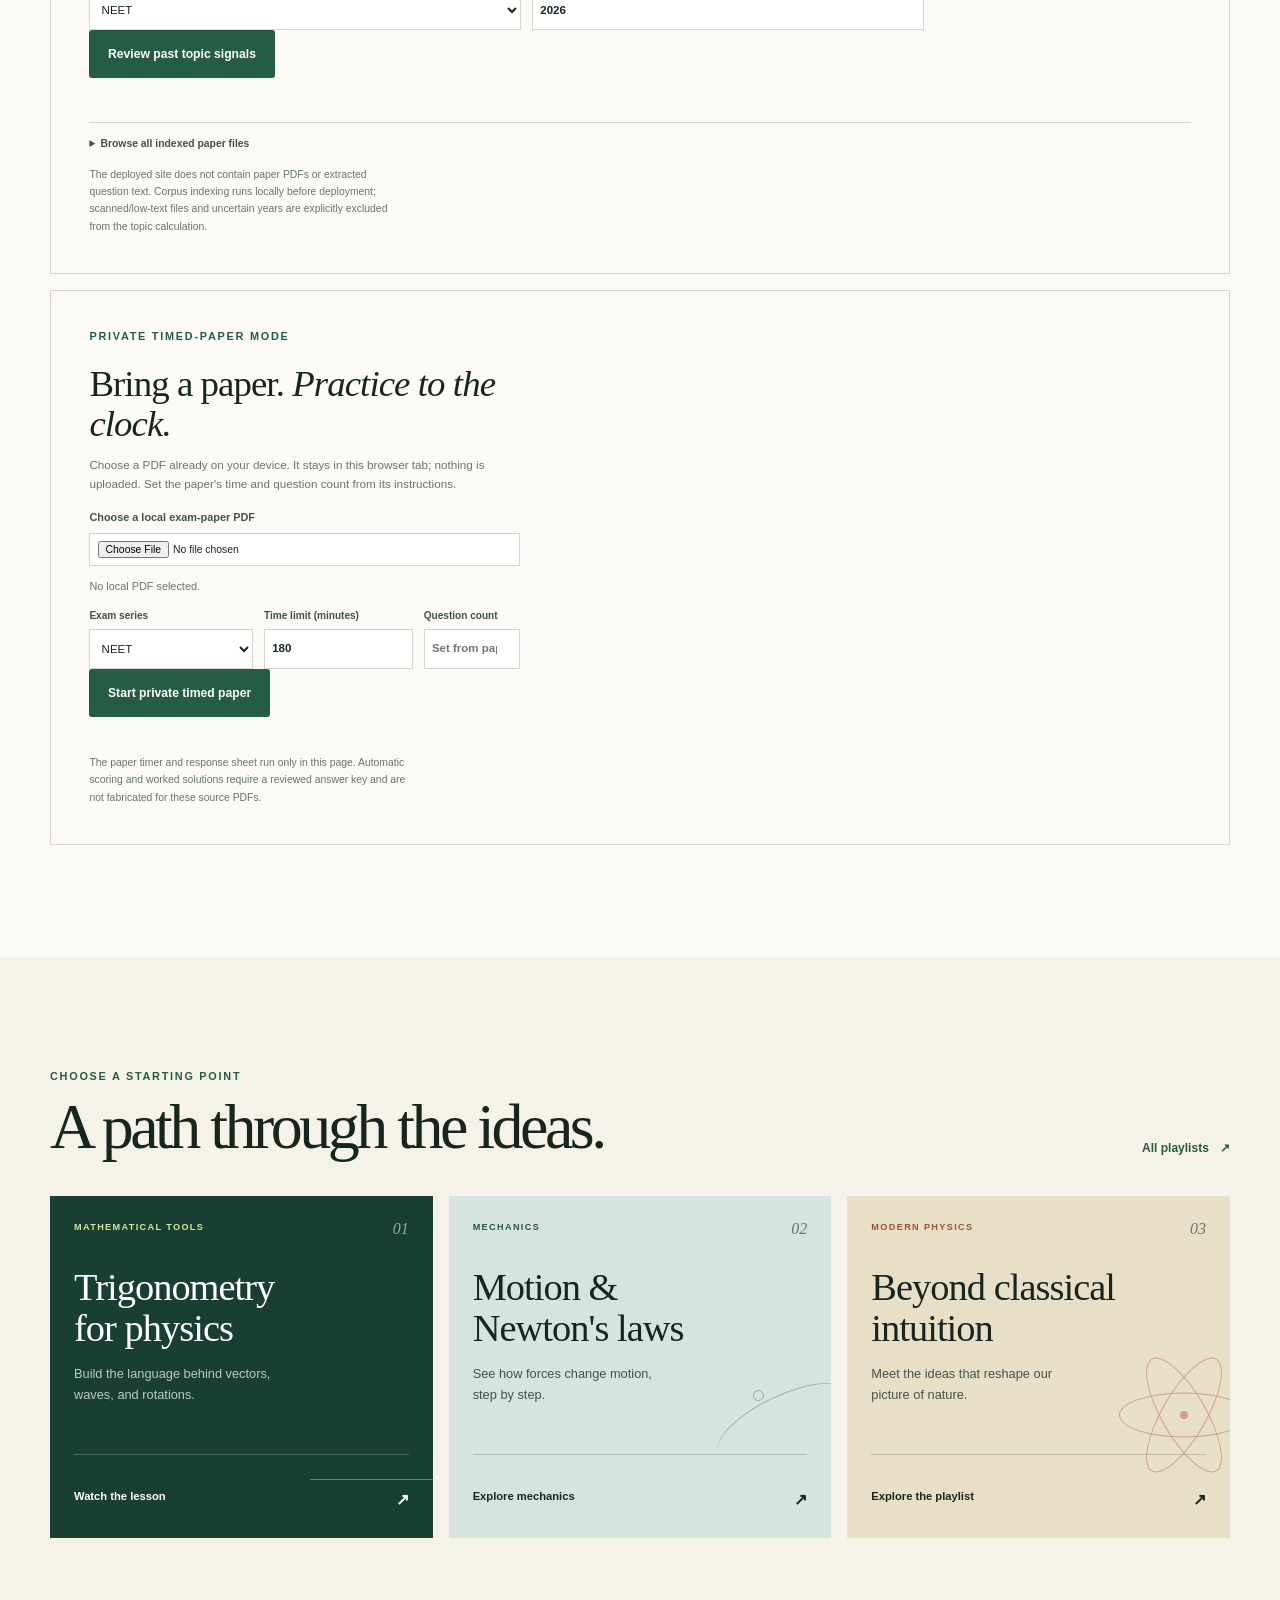
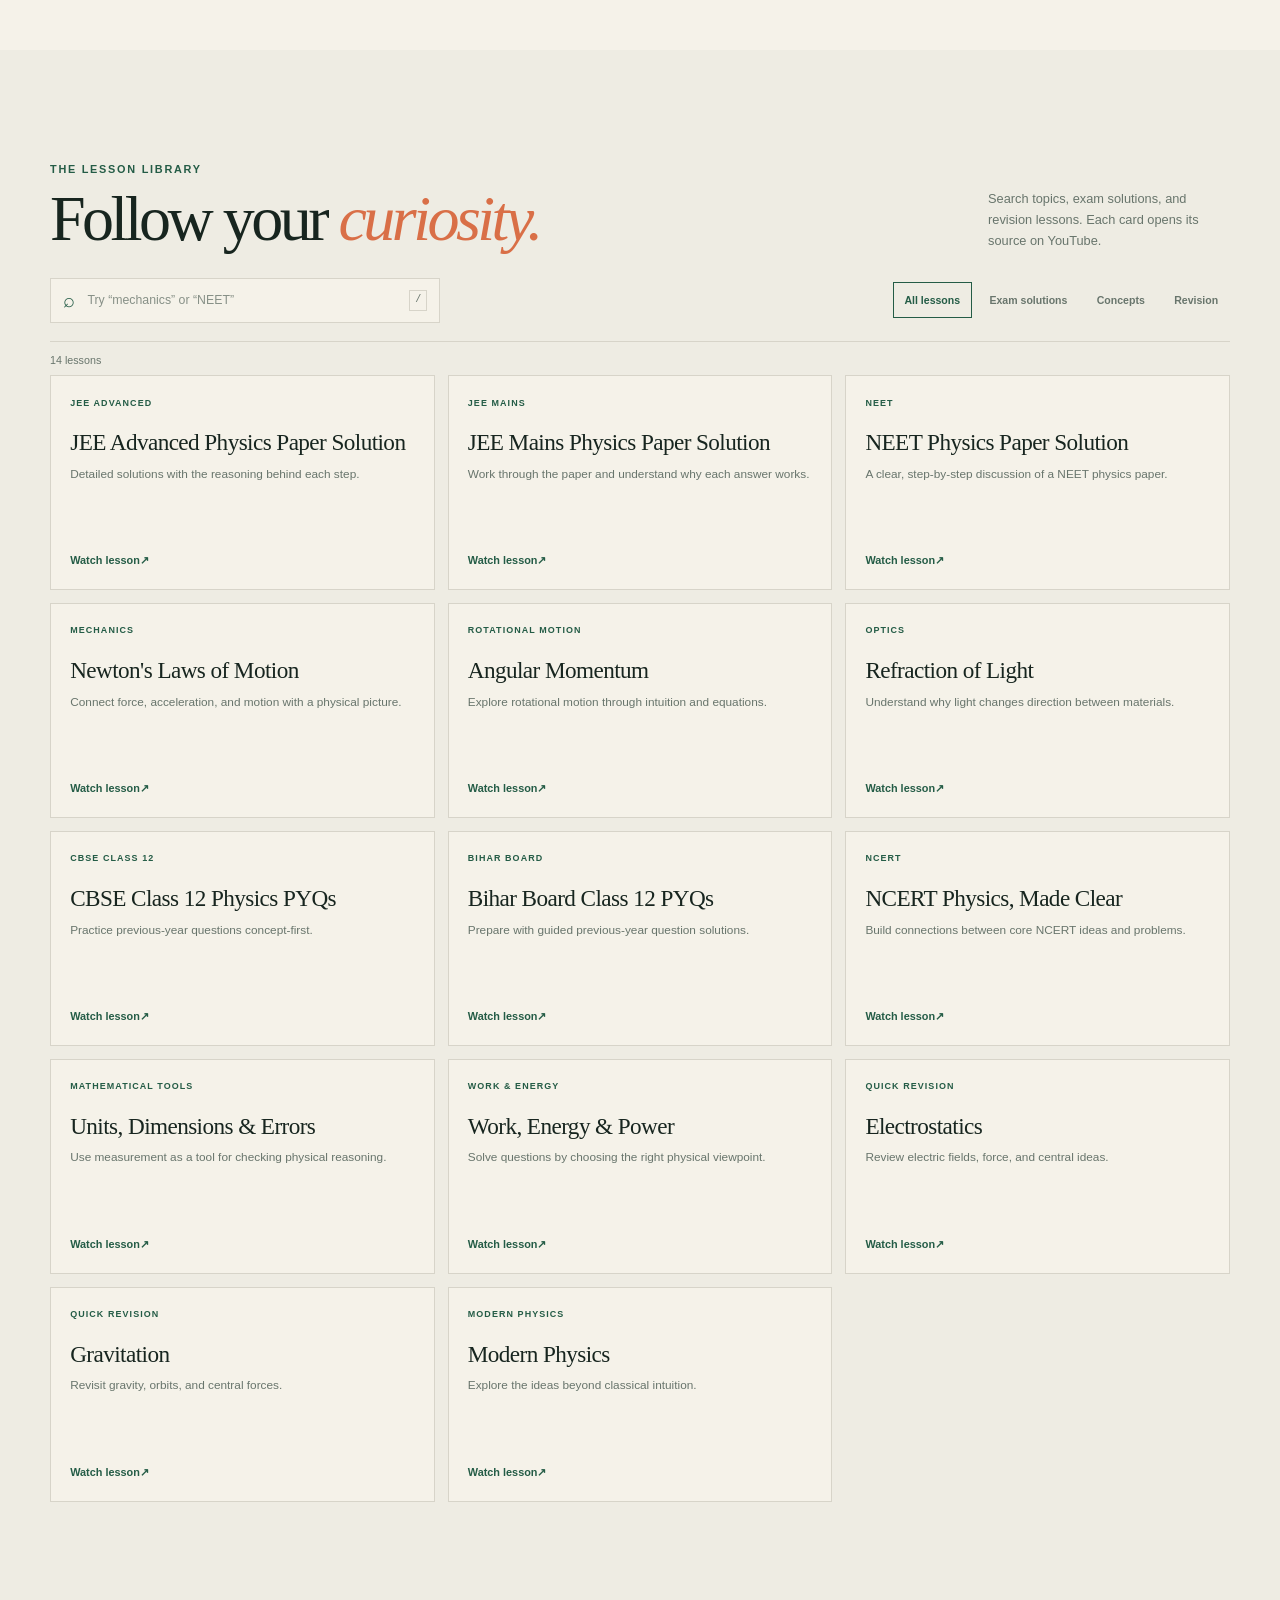
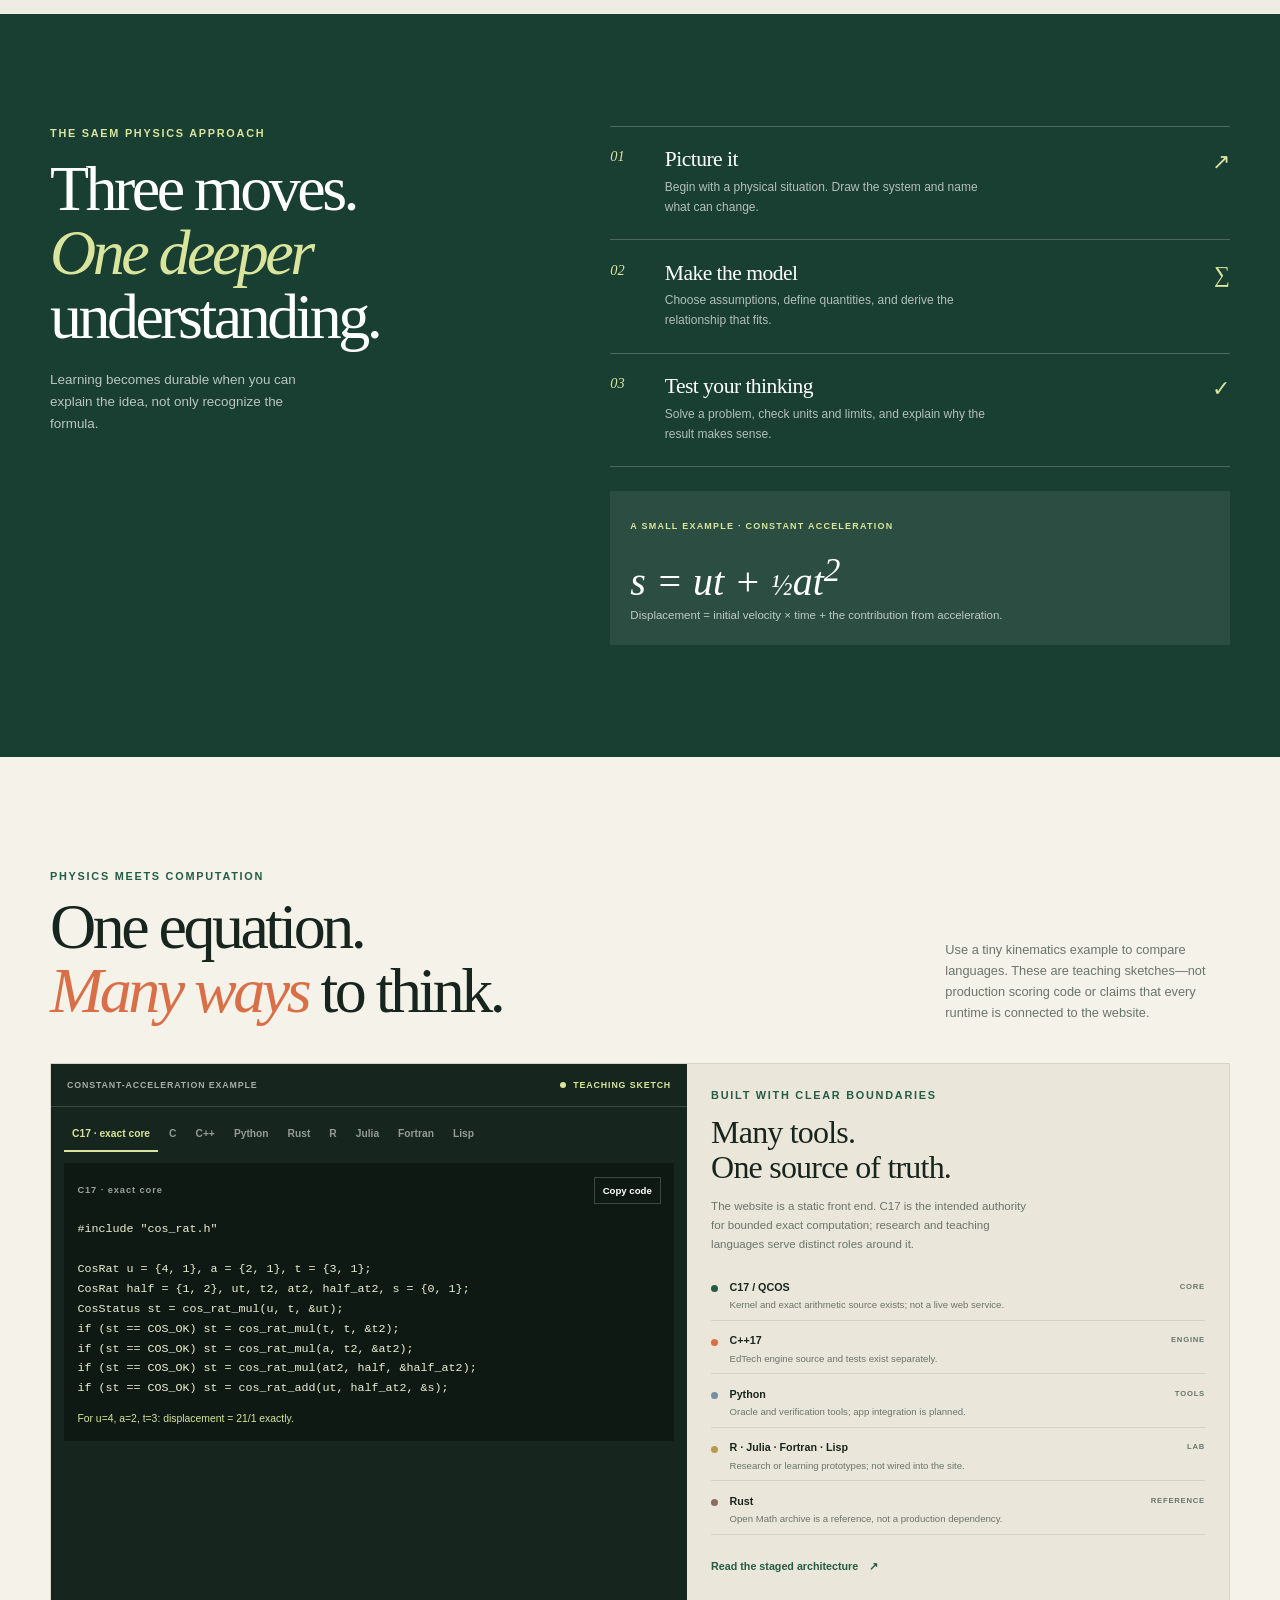
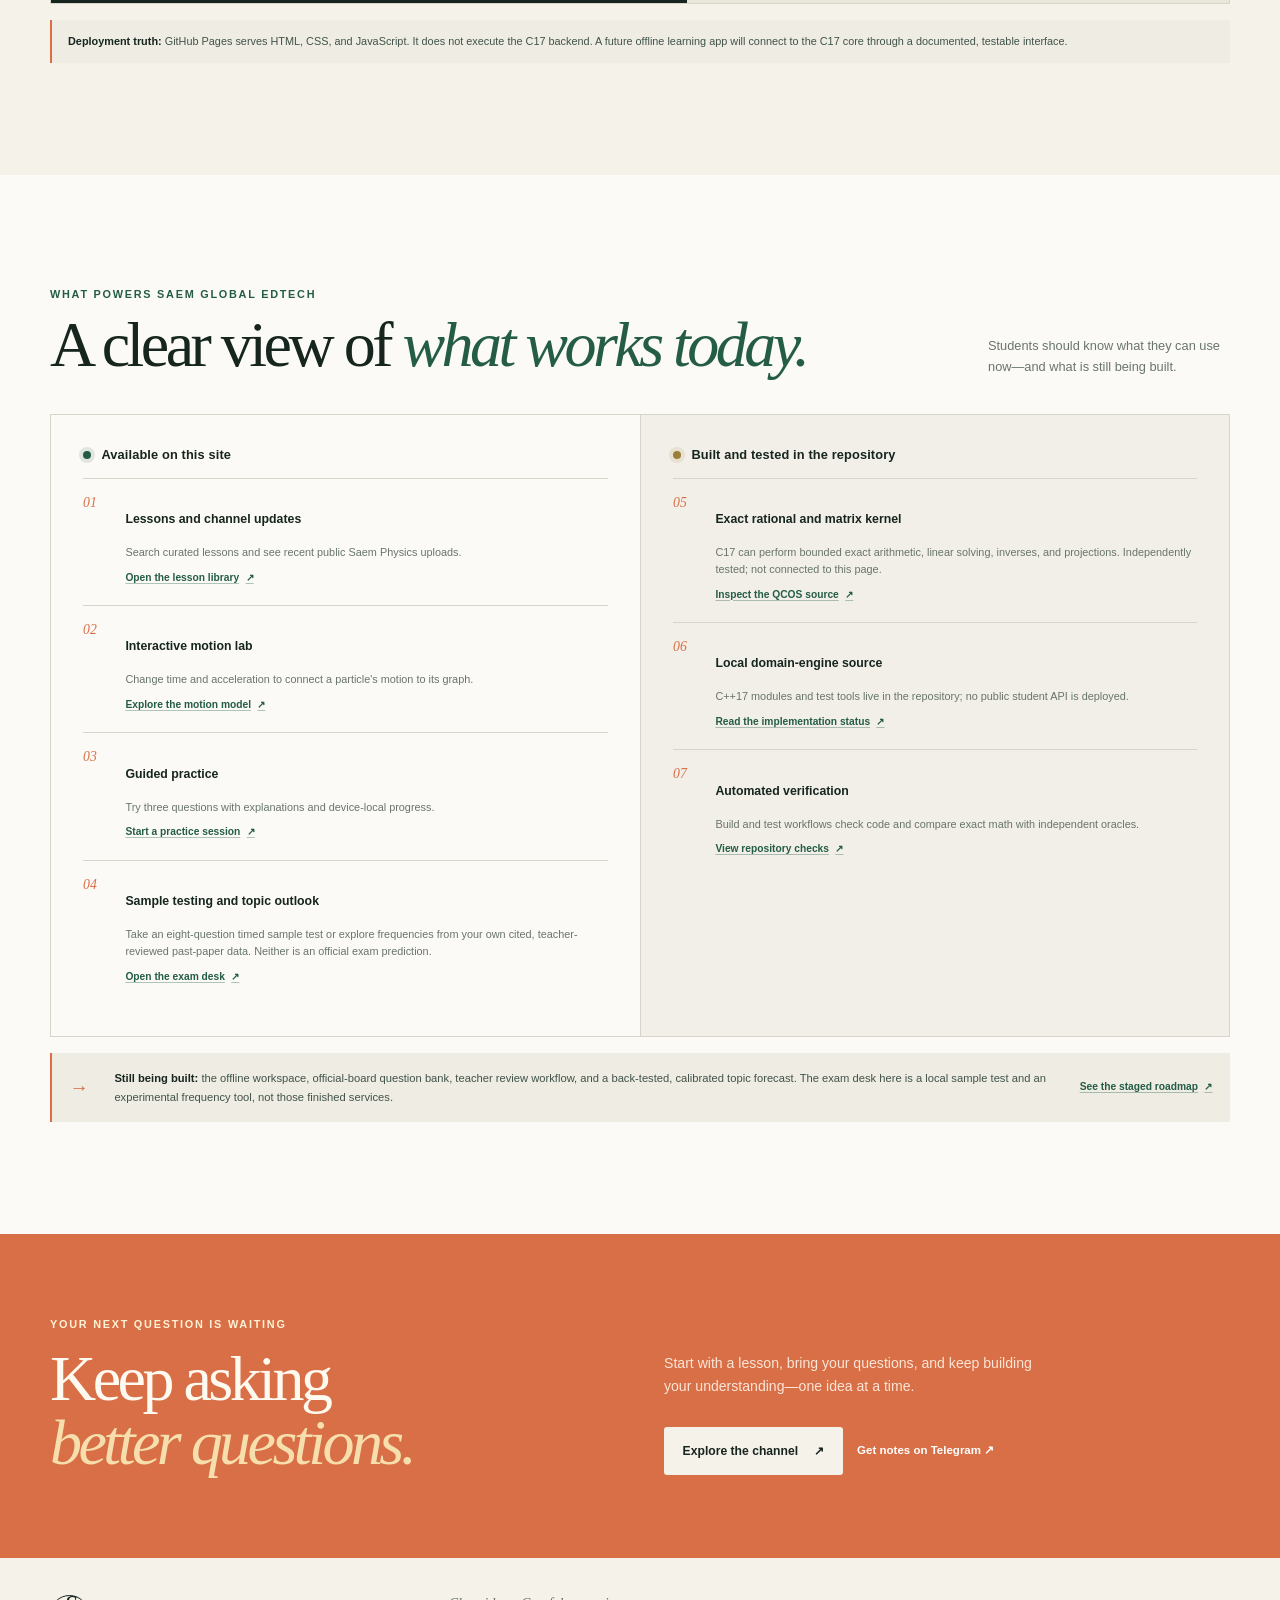
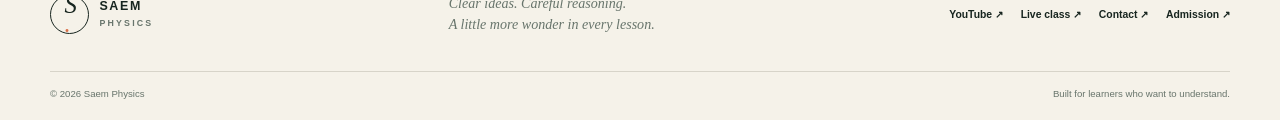
==== commit 8272c4aa: "Build static Exam Time Matrix corpus Co-authored-by: Copilot <223556219+Copilot@users.noreply.github" ====
--- a/index.html
+++ b/index.html
@@ -233,7 +233,7 @@
             <p class="eyebrow">Saem exam desk · first version</p>
             <h2 id="exam-title">Practice with a clock.<br><em>Revise with evidence.</em></h2>
           </div>
-          <p class="section-aside">A short sample test and an experimental past-paper topic outlook. Your answers and imported history stay in this browser.</p>
+          <p class="section-aside">Try the sample, explore source-derived topic signals from the full supplied corpus, or run a paper you already have in a private timed session.</p>
         </div>
         <div class="exam-grid">
           <section class="exam-card" id="exam-test-widget" aria-labelledby="exam-test-title">
@@ -307,6 +307,71 @@
             </details>
           </section>
         </div>
+        <section class="exam-corpus-card" aria-labelledby="exam-corpus-title">
+          <div class="exam-card-topline"><span>EXAM TIME MATRIX · SOURCE FILES</span><span class="exam-badge exam-badge-experimental">REVIEW NEEDED</span></div>
+          <h3 id="exam-corpus-title">Signals from the supplied papers.</h3>
+          <p class="exam-card-intro">The static site receives a text-free index of every supplied PDF. Year and topic labels are machine-generated candidates; they have not been checked by a teacher. These historical keyword-detection rates are study signals, not chances that a topic or question will appear.</p>
+          <p id="corpus-status" class="exam-status" role="status" aria-live="polite">Loading the paper index…</p>
+          <div class="outlook-controls">
+            <label>Exam series
+              <select id="corpus-board">
+                <option value="neet">NEET</option>
+                <option value="jee_main">JEE Main</option>
+                <option value="jee_advanced">JEE Advanced</option>
+              </select>
+            </label>
+            <label>Target year
+              <input id="corpus-year" type="number" min="1900" max="2100">
+            </label>
+          </div>
+          <button id="corpus-run" class="button button-dark" type="button" disabled>Review past topic signals</button>
+          <p id="corpus-outlook-status" class="exam-status" role="status" aria-live="polite"></p>
+          <div id="corpus-results" class="outlook-results" hidden aria-live="polite"></div>
+          <details class="paper-schema">
+            <summary>Browse all indexed paper files</summary>
+            <label class="paper-import-label" for="corpus-search">Filter this source list</label>
+            <input id="corpus-search" class="paper-import-input" type="search" placeholder="Search a paper filename">
+            <ul id="corpus-paper-list" class="corpus-paper-list"></ul>
+          </details>
+          <p class="exam-privacy">The deployed site does not contain paper PDFs or extracted question text. Corpus indexing runs locally before deployment; scanned/low-text files and uncertain years are explicitly excluded from the topic calculation.</p>
+        </section>
+        <section class="exam-paper-practice" aria-labelledby="paper-practice-title">
+          <div>
+            <p class="eyebrow">Private timed-paper mode</p>
+            <h3 id="paper-practice-title">Bring a paper. <em>Practice to the clock.</em></h3>
+            <p class="exam-card-intro">Choose a PDF already on your device. It stays in this browser tab; nothing is uploaded. Set the paper's time and question count from its instructions.</p>
+            <label class="paper-import-label" for="local-paper-file">Choose a local exam-paper PDF</label>
+            <input id="local-paper-file" class="paper-import-input" type="file" accept=".pdf,application/pdf">
+            <p id="local-paper-status" class="exam-status" role="status" aria-live="polite">No local PDF selected.</p>
+            <div class="outlook-controls">
+              <label>Exam series
+                <select id="local-paper-series">
+                  <option value="neet">NEET</option>
+                  <option value="jee_main">JEE Main</option>
+                  <option value="jee_advanced">JEE Advanced</option>
+                </select>
+              </label>
+              <label>Time limit (minutes)
+                <input id="local-paper-minutes" type="number" min="1" max="300" value="180">
+              </label>
+              <label>Question count
+                <input id="local-paper-count" type="number" min="1" max="300" placeholder="Set from paper">
+              </label>
+            </div>
+            <button id="local-paper-start" class="button button-dark" type="button" disabled>Start private timed paper</button>
+          </div>
+          <div id="local-paper-session" class="local-paper-session" hidden>
+            <div class="exam-progress-row">
+              <span id="local-paper-progress">0 answered</span>
+              <span class="exam-timer">Time left <time id="local-paper-timer" aria-live="off">180:00</time></span>
+            </div>
+            <iframe id="local-paper-preview" title="Selected local exam paper" hidden></iframe>
+            <div id="local-paper-answer-sheet" class="local-paper-answer-sheet"></div>
+            <button id="local-paper-finish" class="button button-dark" type="button">Finish this attempt</button>
+          </div>
+          <div id="local-paper-results" class="exam-results" hidden aria-live="polite"></div>
+          <p class="exam-privacy">The paper timer and response sheet run only in this page. Automatic scoring and worked solutions require a reviewed answer key and are not fabricated for these source PDFs.</p>
+        </section>
       </div>
     </section>
 
--- a/style.css
+++ b/style.css
@@ -206,6 +206,7 @@
 .exam-results { margin-top: 1.2rem; }
 .exam-results h4 { font: 400 2rem/1.1 var(--serif); }
 .exam-results>p { margin-top: .5rem; color: var(--muted); font-size: .72rem; }
+.exam-results>ol { display: grid; gap: .3rem; max-height: 16rem; overflow: auto; margin-block: .7rem 1rem; padding-left: 1.4rem; color: var(--muted); font-size: .68rem; }
 .exam-results h5 { margin-top: 1.25rem; font: 800 .7rem/1.4 var(--sans); letter-spacing: .08em; text-transform: uppercase; }
 .exam-topic-results { display: flex; flex-wrap: wrap; gap: .35rem; margin: .55rem 0 0; padding: 0; list-style: none; }
 .exam-topic-results li { padding: .35rem .5rem; background: #e8ebdf; color: var(--green-dark); font-size: .63rem; }
@@ -233,6 +234,19 @@
 .paper-schema { margin-top: 1rem; padding-top: .75rem; border-top: 1px solid var(--line); color: var(--ink-soft); font-size: .65rem; }
 .paper-schema p { margin-top: .55rem; }
 .paper-schema pre { max-height: 180px; margin: .65rem 0; overflow: auto; padding: .7rem; background: #17251f; color: #eef0d3; font: .62rem/1.5 "SFMono-Regular",Consolas,monospace; }
+.exam-corpus-card, .exam-paper-practice { margin-top: 1rem; padding: clamp(1.2rem,3vw,2.4rem); border: 1px solid var(--line); background: #fbfaf6; }
+.exam-corpus-card h3, .exam-paper-practice h3 { margin-top: 1.2rem; font-size: clamp(1.5rem,3vw,2.3rem); }
+.corpus-paper-list { display: grid; max-height: 25rem; gap: .4rem; overflow: auto; margin: .6rem 0; padding-left: 1.2rem; }
+.corpus-paper-list li { overflow-wrap: anywhere; }
+.exam-paper-practice { display: grid; grid-template-columns: minmax(0,.8fr) minmax(0,1.2fr); align-items: start; gap: 1.5rem; }
+.exam-paper-practice>.exam-privacy { grid-column: 1 / -1; }
+.local-paper-session { min-width: 0; }
+.local-paper-session iframe { width: 100%; min-height: 32rem; margin-block: .8rem; border: 1px solid var(--line); background: white; }
+.local-paper-answer-sheet { display: grid; grid-template-columns: repeat(auto-fill,minmax(7rem,1fr)); gap: .4rem; max-height: 20rem; overflow: auto; margin-block: .8rem; padding: .2rem; }
+.paper-answer-item { display: flex; align-items: center; gap: .4rem; color: var(--ink-soft); font-size: .64rem; }
+.paper-answer-item span { min-width: 1.8rem; font-weight: 800; }
+.paper-answer-item input { width: 100%; min-width: 0; padding: .4rem; border: 1px solid var(--line); background: white; color: var(--ink); }
+.paper-answer-item input:focus { outline: 2px solid var(--green); outline-offset: 1px; }
 .local-progress-note { display: flex; align-items: center; gap: .8rem; margin-top: 1.5rem; padding: .9rem; border: 1px solid rgba(245,242,233,.22); }
 .local-progress-icon { color: var(--lime); font: 1.7rem var(--serif); }
 .local-progress-note p { color: rgba(245,242,233,.78); font-size: .65rem; line-height: 1.5; }
@@ -406,6 +420,8 @@
   .motion-lab { grid-template-columns: 1fr; }
   .motion-explanation { min-height: 250px; }
   .practice-layout { grid-template-columns: 1fr; }
+  .exam-paper-practice { grid-template-columns: 1fr; }
+  .exam-paper-practice>.exam-privacy { grid-column: auto; }
   .exam-grid { grid-template-columns: 1fr; }
   .practice-note { min-height: 240px; }
   .capability-columns { grid-template-columns: 1fr; }
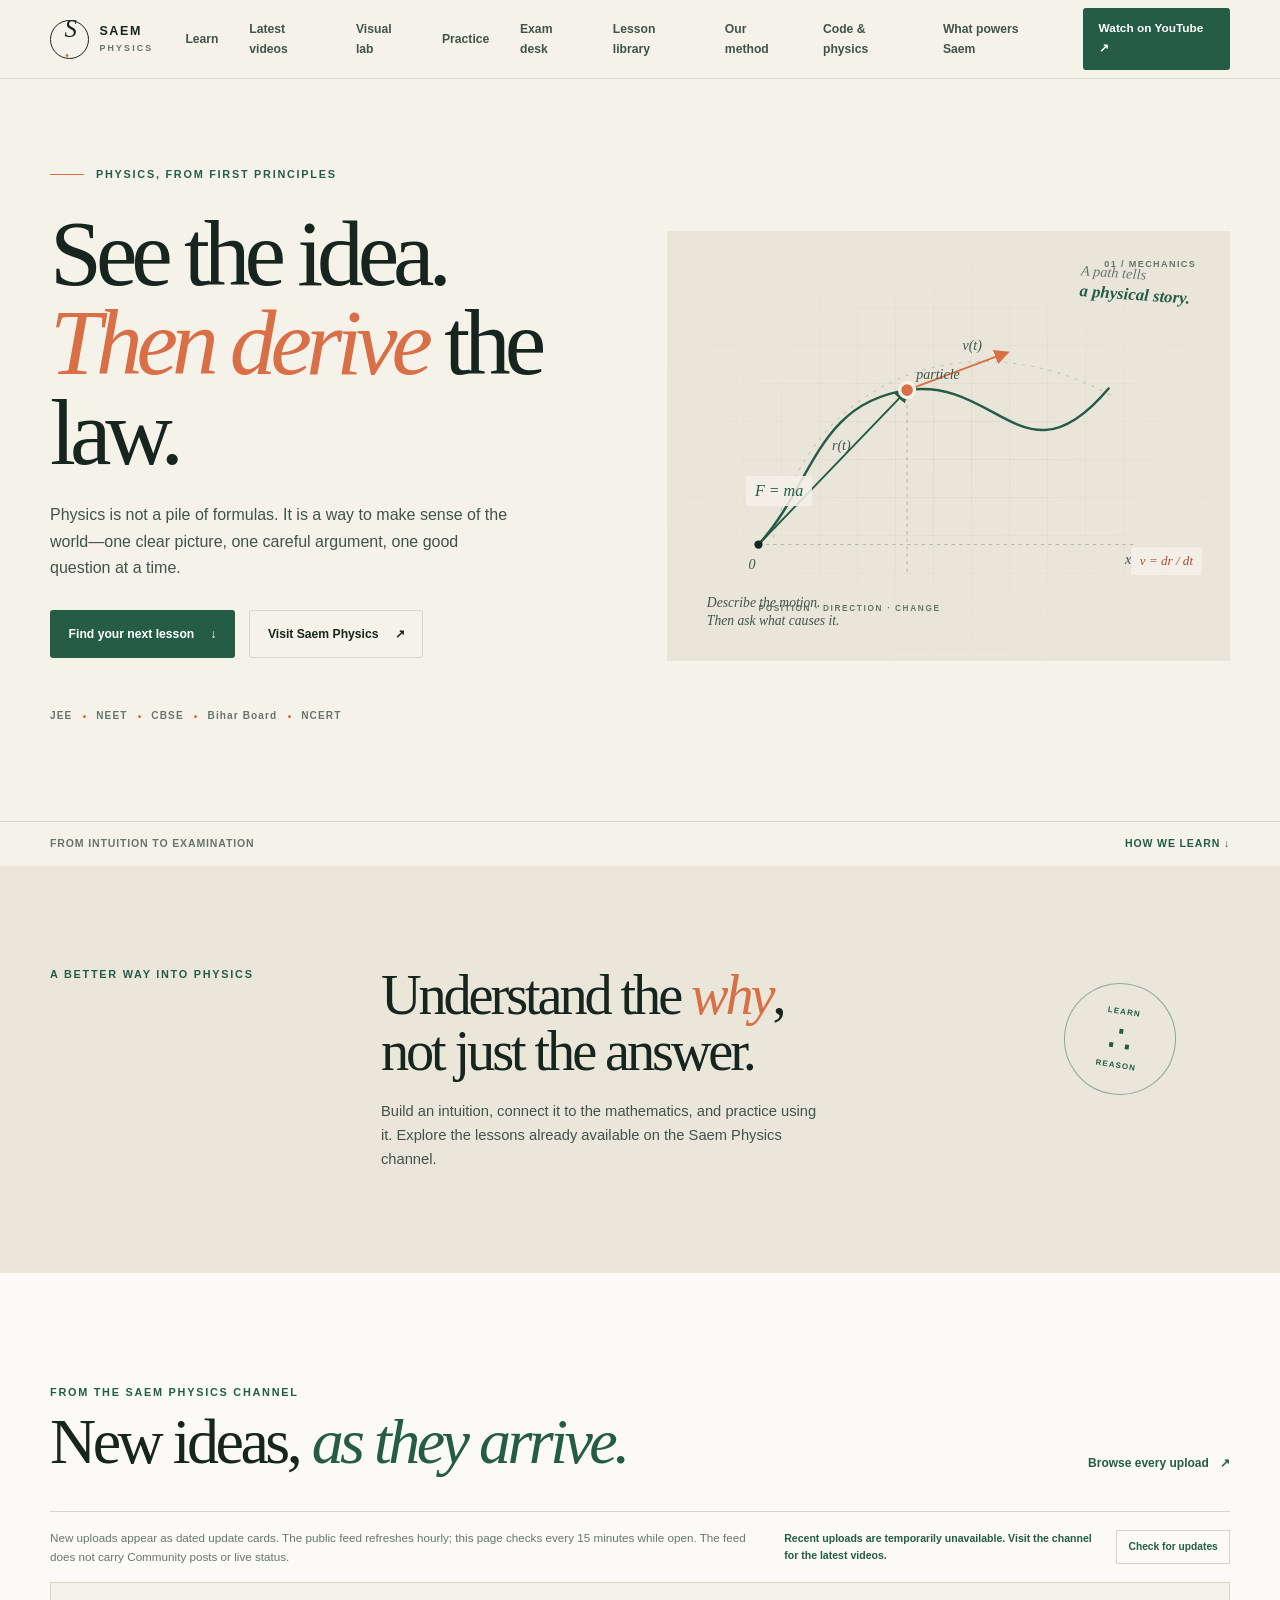
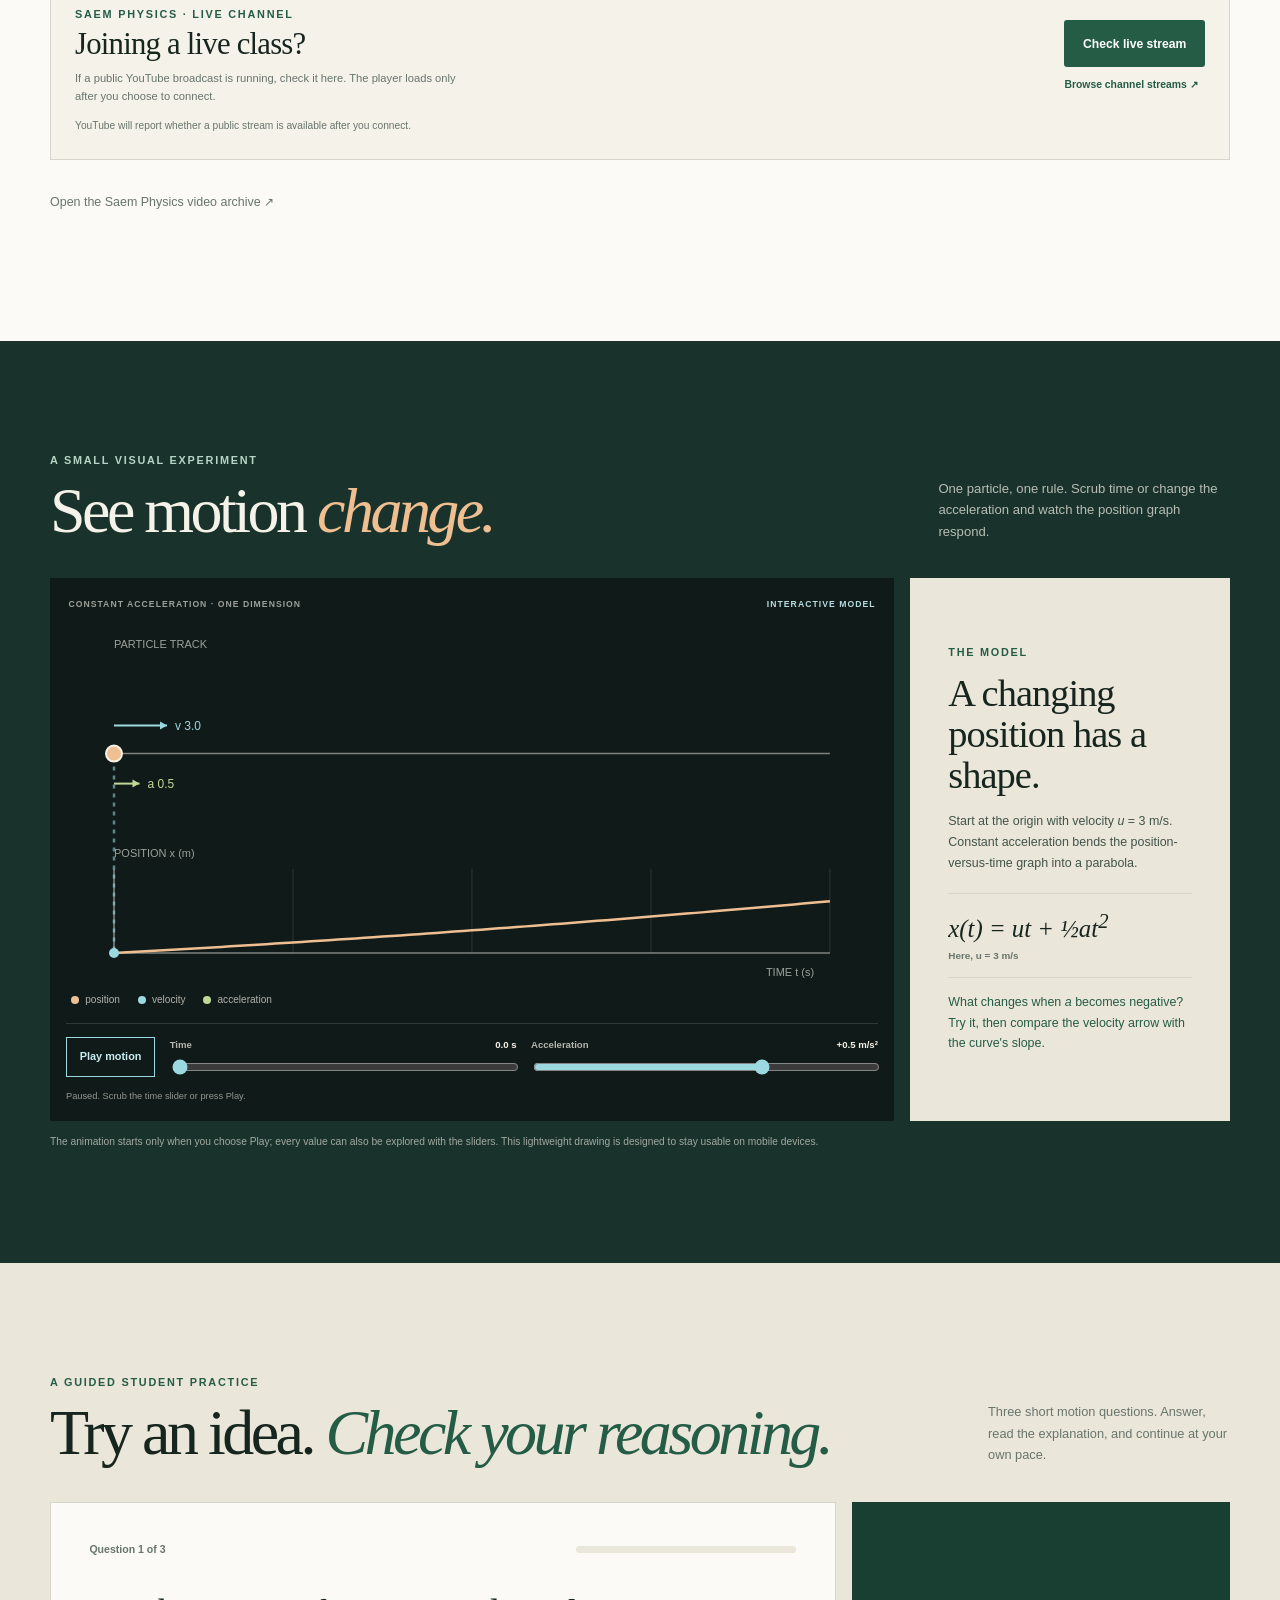
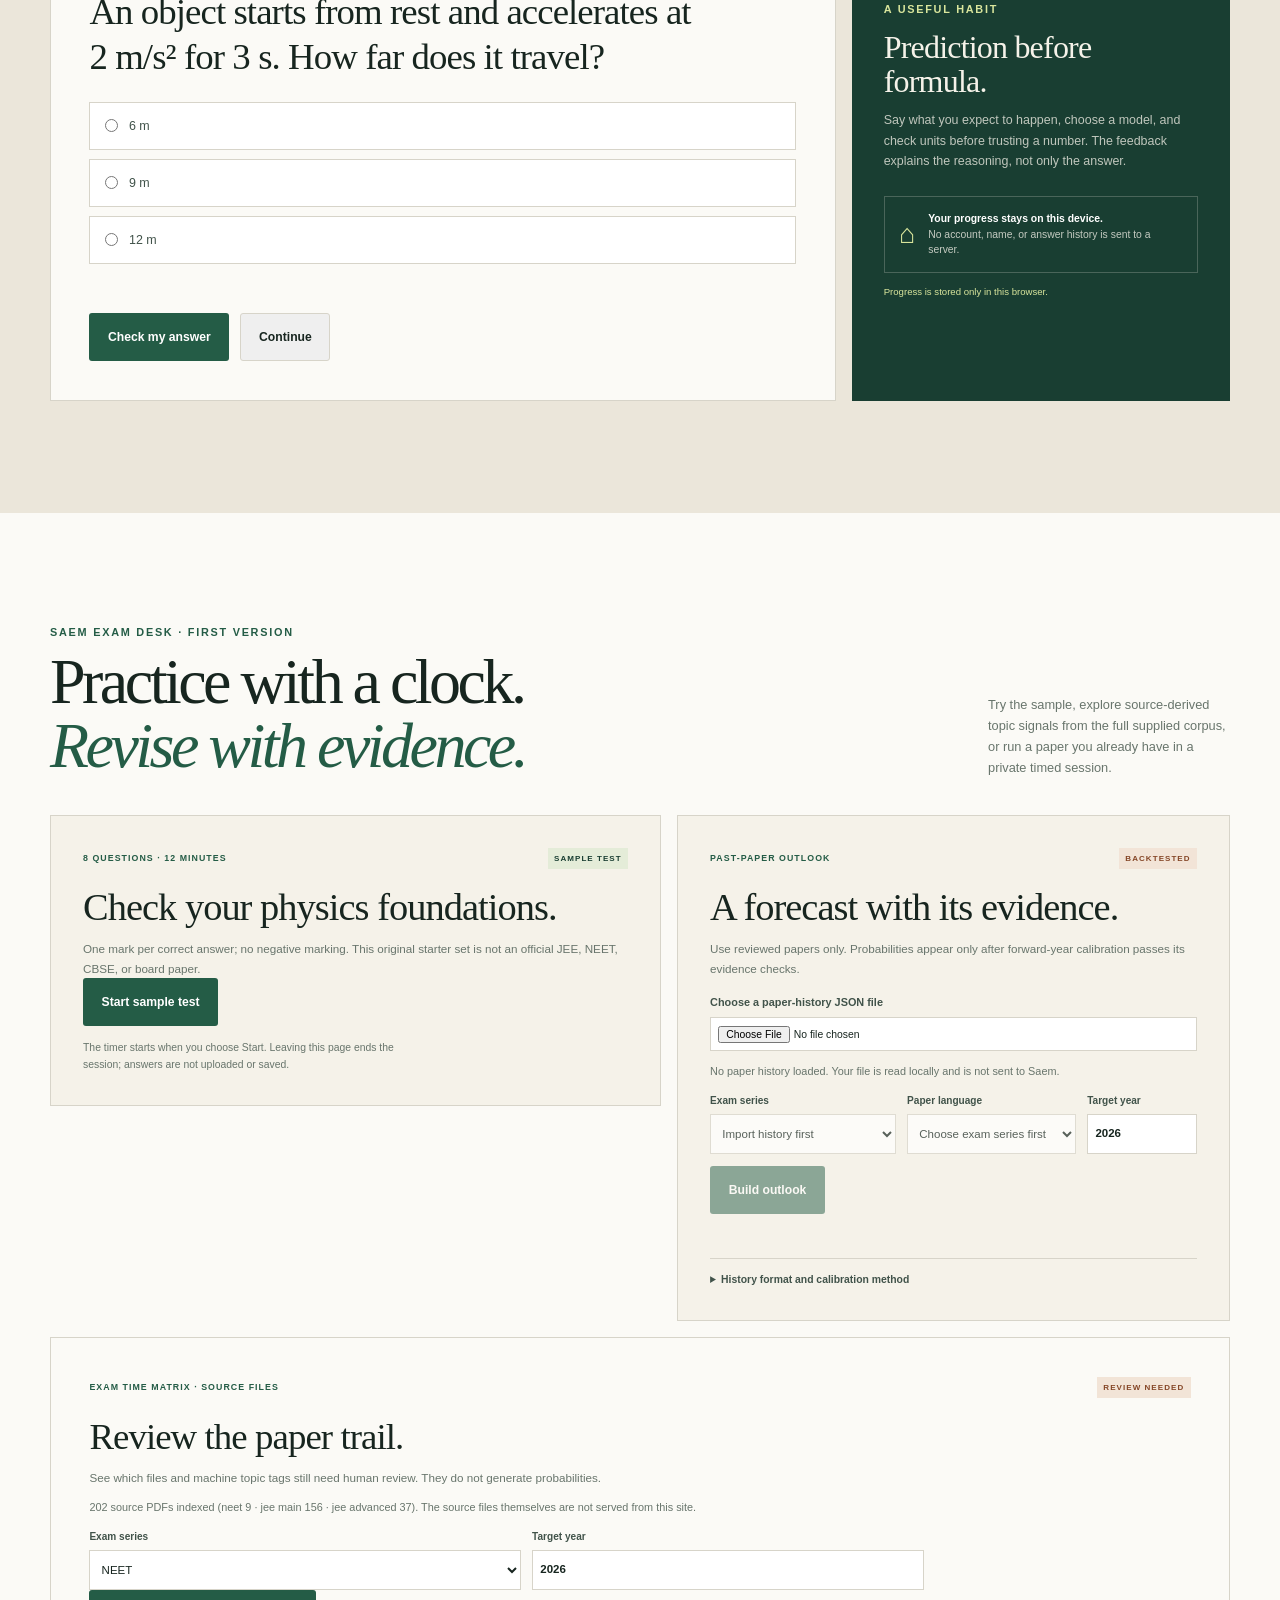
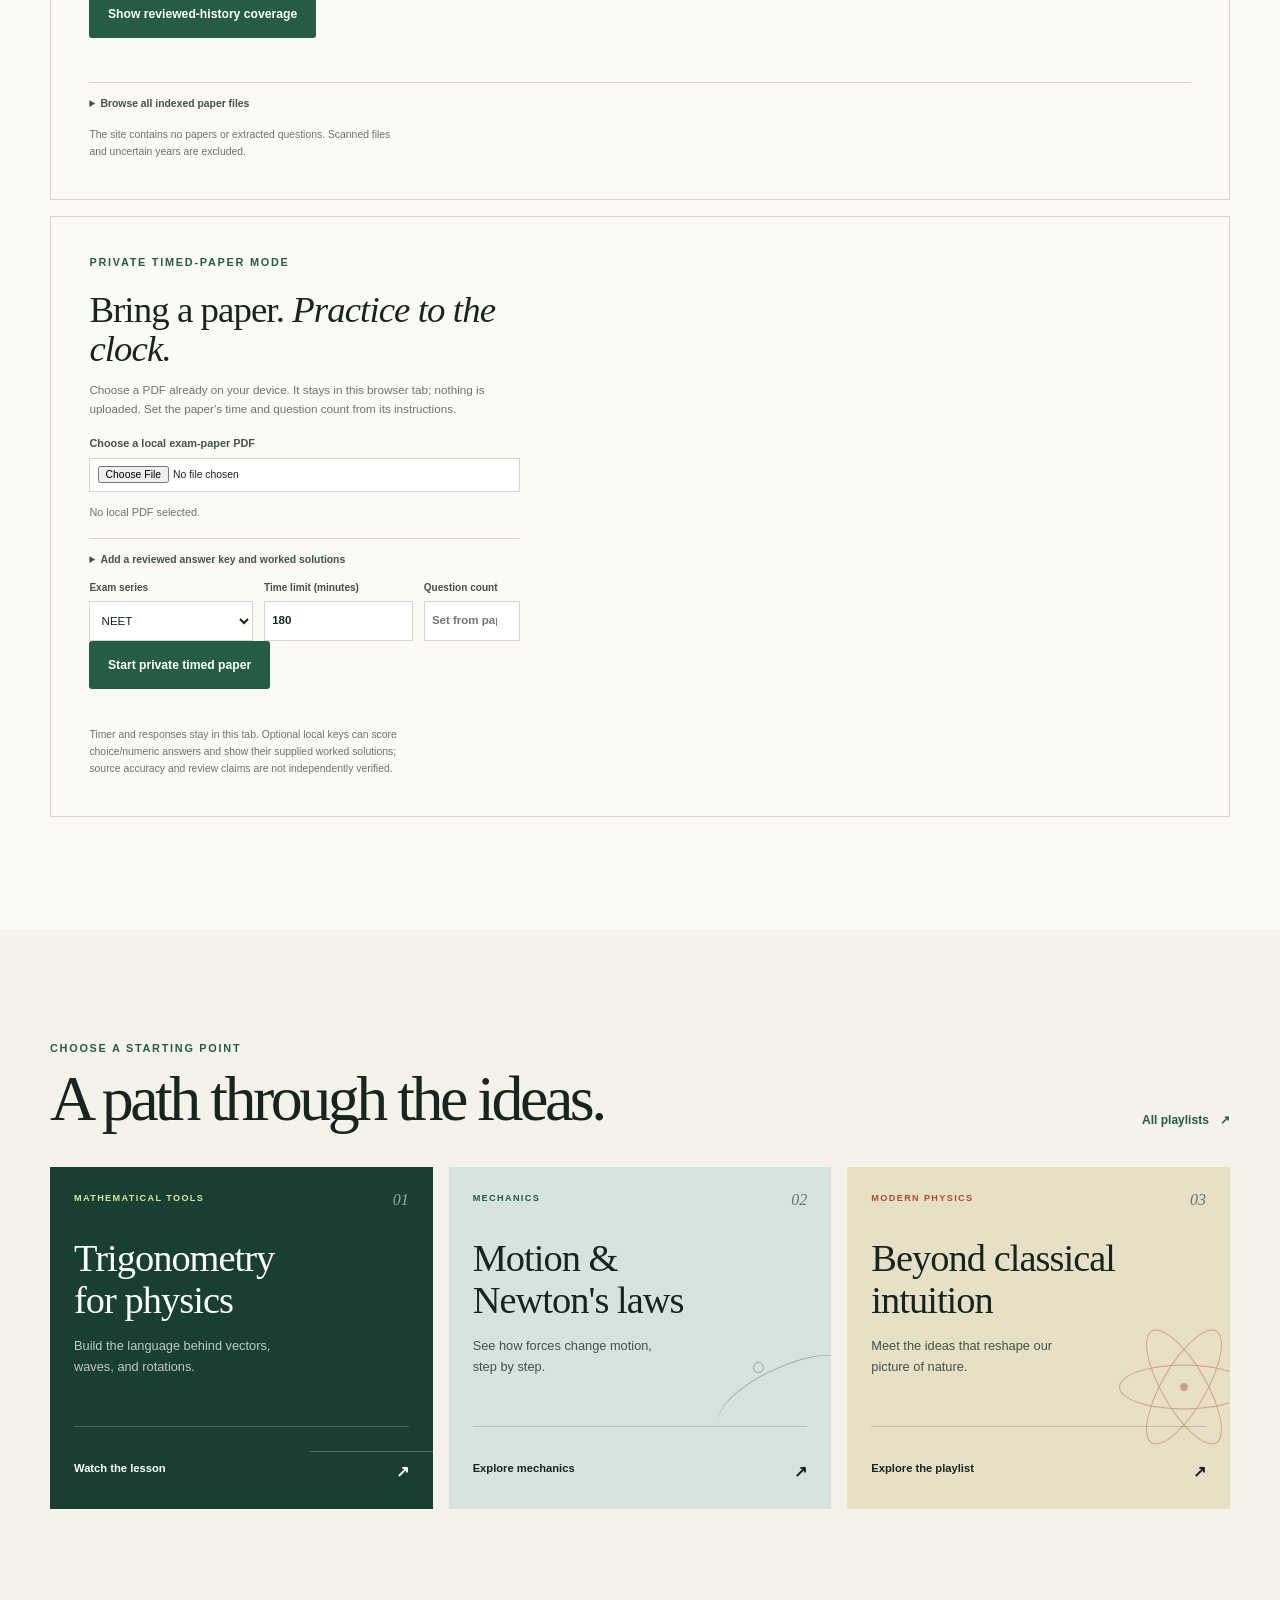
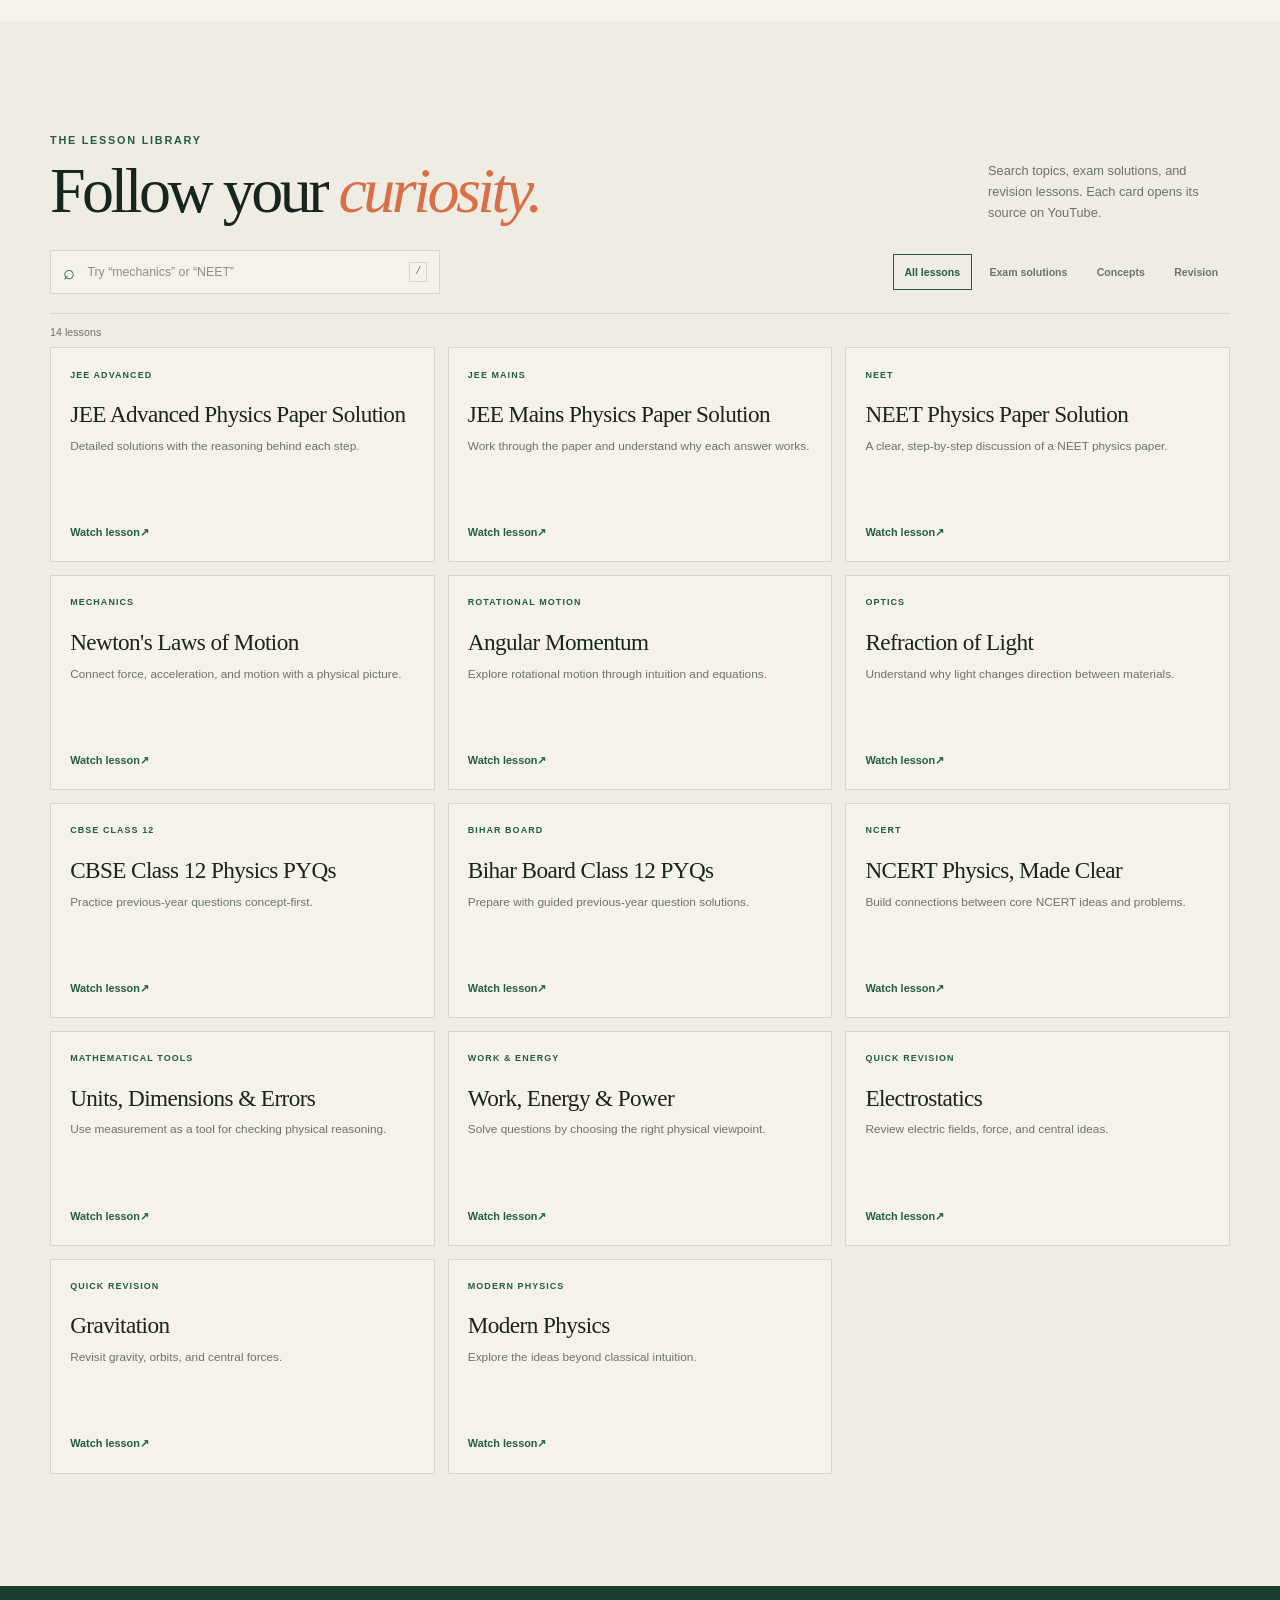
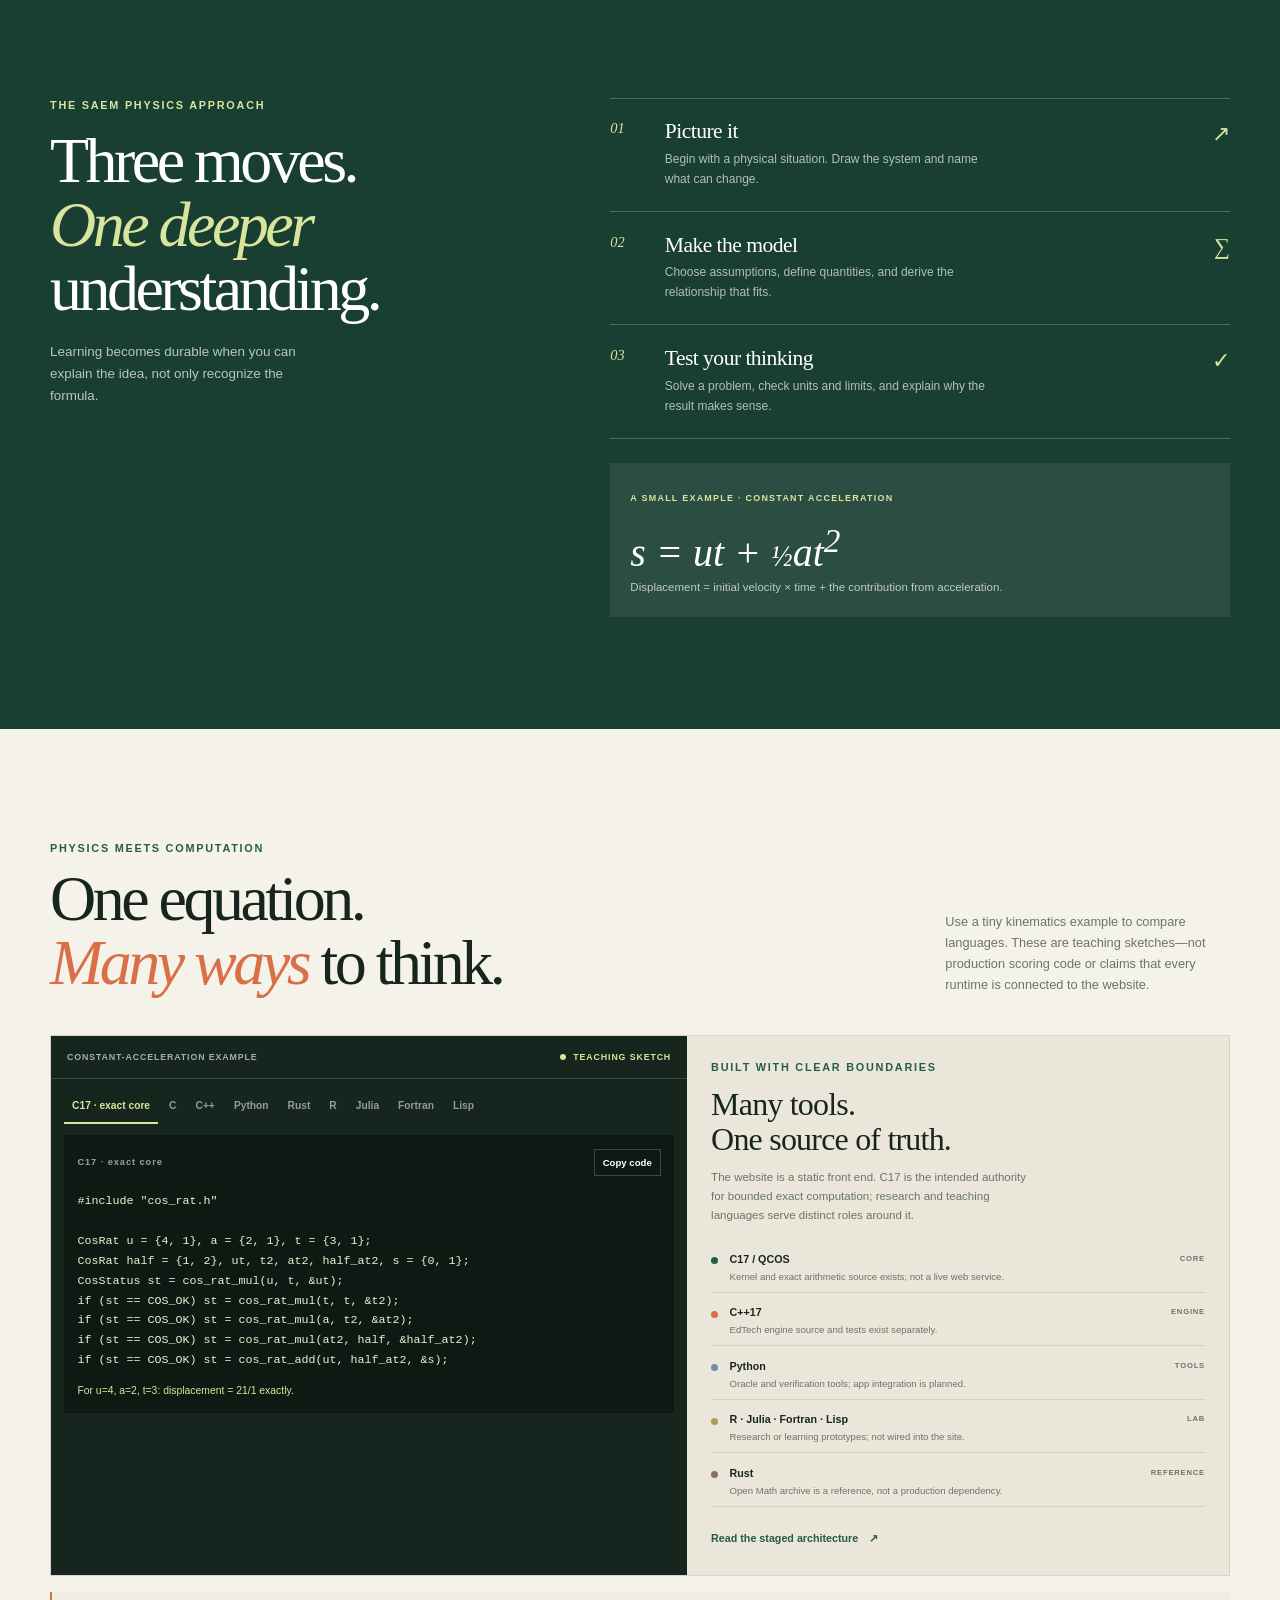
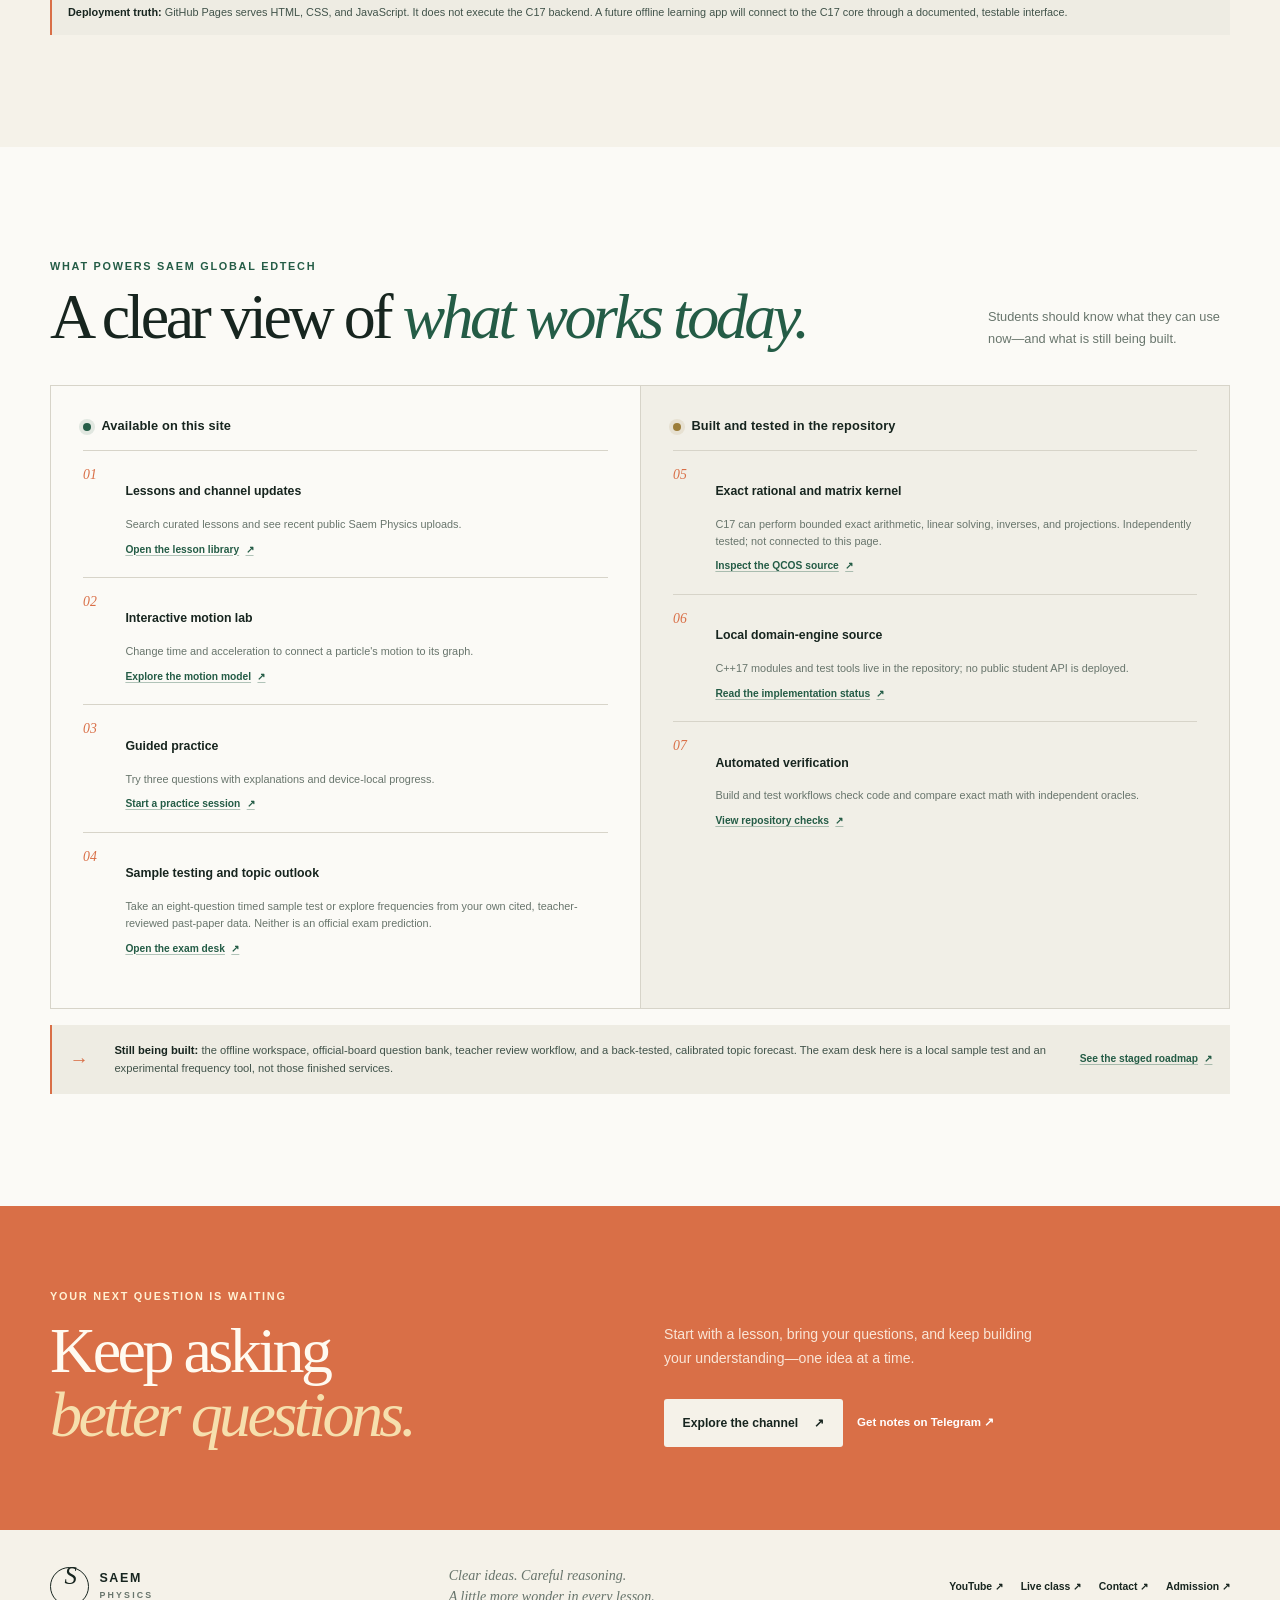
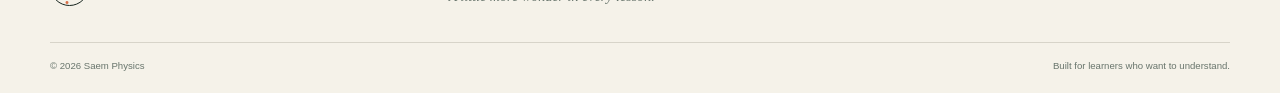
==== commit cb2f56d5: "Add calibrated exam outlook and local scoring Co-authored-by: Copilot <223556219+Copilot@users.norep" ====
--- a/index.html
+++ b/index.html
@@ -265,9 +265,9 @@
           </section>
 
           <section class="exam-card outlook-card" aria-labelledby="outlook-title">
-            <div class="exam-card-topline"><span>PAST-PAPER TOPIC OUTLOOK</span><span class="exam-badge exam-badge-experimental">EXPERIMENTAL</span></div>
-            <h3 id="outlook-title">What has appeared before?</h3>
-            <p class="exam-card-intro">Import your own cited, teacher-reviewed paper records. The browser estimates topic appearance frequency using <code>p = (k + 1) / (n + 2)</code>; it is an exploratory signal, not a prediction of questions or a promise about any exam.</p>
+            <div class="exam-card-topline"><span>PAST-PAPER OUTLOOK</span><span class="exam-badge exam-badge-experimental">BACKTESTED</span></div>
+            <h3 id="outlook-title">A forecast with its evidence.</h3>
+            <p class="exam-card-intro">Use reviewed papers only. Probabilities appear only after forward-year calibration passes its evidence checks.</p>
             <label class="paper-import-label" for="paper-history-file">Choose a paper-history JSON file</label>
             <input id="paper-history-file" class="paper-import-input" type="file" accept=".json,application/json">
             <p id="paper-history-status" class="exam-status" role="status" aria-live="polite">No paper history loaded. Your file is read locally and is not sent to Saem.</p>
@@ -286,11 +286,11 @@
                 <input id="outlook-year" type="number" min="1900" max="2100">
               </label>
             </div>
-            <button id="outlook-run" class="button button-dark" type="button" disabled>Estimate topic frequencies</button>
+            <button id="outlook-run" class="button button-dark" type="button" disabled>Build outlook</button>
             <p id="outlook-status" class="exam-status" role="status" aria-live="polite"></p>
             <div id="outlook-results" class="outlook-results" hidden aria-live="polite"></div>
             <details class="paper-schema">
-              <summary>Paper-history file format and limits</summary>
+              <summary>History format and calibration method</summary>
               <p>Each record represents one paper or exam session. Keep the exam series and paper language consistent, record its source, and include only topic labels a teacher has checked.</p>
               <pre><code>[
   {
@@ -303,14 +303,14 @@
     "topics": ["Mechanics", "Optics"]
   }
 ]</code></pre>
-              <p>At least five reviewed papers across three earlier years are required. The file's review labels and citations are user supplied and are not independently verified. A calibrated forecast still needs a larger curated archive and past-only back-testing.</p>
+              <p>Each record's reviewed flag and citation are user supplied, not independently verified. The engine holds out whole years, fits a logistic calibration only on earlier out-of-fold years, and checks Brier score and calibration error on later held-out years. If evidence gates fail, it shows no probability. The corpus keyword candidates are not used as reviewed outcomes.</p>
             </details>
           </section>
         </div>
         <section class="exam-corpus-card" aria-labelledby="exam-corpus-title">
           <div class="exam-card-topline"><span>EXAM TIME MATRIX · SOURCE FILES</span><span class="exam-badge exam-badge-experimental">REVIEW NEEDED</span></div>
-          <h3 id="exam-corpus-title">Signals from the supplied papers.</h3>
-          <p class="exam-card-intro">The static site receives a text-free index of every supplied PDF. Year and topic labels are machine-generated candidates; they have not been checked by a teacher. These historical keyword-detection rates are study signals, not chances that a topic or question will appear.</p>
+          <h3 id="exam-corpus-title">Review the paper trail.</h3>
+          <p class="exam-card-intro">See which files and machine topic tags still need human review. They do not generate probabilities.</p>
           <p id="corpus-status" class="exam-status" role="status" aria-live="polite">Loading the paper index…</p>
           <div class="outlook-controls">
             <label>Exam series
@@ -324,7 +324,7 @@
               <input id="corpus-year" type="number" min="1900" max="2100">
             </label>
           </div>
-          <button id="corpus-run" class="button button-dark" type="button" disabled>Review past topic signals</button>
+          <button id="corpus-run" class="button button-dark" type="button" disabled>Show reviewed-history coverage</button>
           <p id="corpus-outlook-status" class="exam-status" role="status" aria-live="polite"></p>
           <div id="corpus-results" class="outlook-results" hidden aria-live="polite"></div>
           <details class="paper-schema">
@@ -333,7 +333,7 @@
             <input id="corpus-search" class="paper-import-input" type="search" placeholder="Search a paper filename">
             <ul id="corpus-paper-list" class="corpus-paper-list"></ul>
           </details>
-          <p class="exam-privacy">The deployed site does not contain paper PDFs or extracted question text. Corpus indexing runs locally before deployment; scanned/low-text files and uncertain years are explicitly excluded from the topic calculation.</p>
+          <p class="exam-privacy">The site contains no papers or extracted questions. Scanned files and uncertain years are excluded.</p>
         </section>
         <section class="exam-paper-practice" aria-labelledby="paper-practice-title">
           <div>
@@ -343,6 +343,31 @@
             <label class="paper-import-label" for="local-paper-file">Choose a local exam-paper PDF</label>
             <input id="local-paper-file" class="paper-import-input" type="file" accept=".pdf,application/pdf">
             <p id="local-paper-status" class="exam-status" role="status" aria-live="polite">No local PDF selected.</p>
+            <details class="paper-schema">
+              <summary>Add a reviewed answer key and worked solutions</summary>
+              <p>Optional JSON stays on this device. The paper SHA-256 must match; marking rules and teacher-review details are shown with the result, not independently verified.</p>
+              <label class="paper-import-label" for="local-paper-key">Local answer-key JSON</label>
+              <input id="local-paper-key" class="paper-import-input" type="file" accept=".json,application/json">
+              <p id="local-paper-key-status" class="exam-status" role="status" aria-live="polite">No answer key selected. Timer-only practice remains available.</p>
+              <pre><code>{
+  "schemaVersion": 1,
+  "paperId": "neet-2024-paper-1",
+  "examSeries": "neet",
+  "year": 2024,
+  "source": "Source citation and paper section",
+  "sourceSha256": "SHA-256 of selected PDF",
+  "teacherReviewed": true,
+  "reviewedBy": "Reviewer name",
+  "marking": { "correct": 4, "incorrect": -1, "unanswered": 0 },
+  "questions": [
+    { "number": 1, "answerType": "choice", "answer": "B",
+      "solution": "Step 1: identify the principle. Step 2: apply it to the given values." },
+    { "number": 2, "answerType": "numeric", "answer": 2.5, "tolerance": 0.01,
+      "solution": "Step 1: write the relation. Step 2: substitute and check units.",
+      "marking": { "correct": 5, "incorrect": -2, "unanswered": 0 } }
+  ]
+}</code></pre>
+            </details>
             <div class="outlook-controls">
               <label>Exam series
                 <select id="local-paper-series">
@@ -370,7 +395,7 @@
             <button id="local-paper-finish" class="button button-dark" type="button">Finish this attempt</button>
           </div>
           <div id="local-paper-results" class="exam-results" hidden aria-live="polite"></div>
-          <p class="exam-privacy">The paper timer and response sheet run only in this page. Automatic scoring and worked solutions require a reviewed answer key and are not fabricated for these source PDFs.</p>
+          <p class="exam-privacy">Timer and responses stay in this tab. Optional local keys can score choice/numeric answers and show their supplied worked solutions; source accuracy and review claims are not independently verified.</p>
         </section>
       </div>
     </section>
--- a/style.css
+++ b/style.css
@@ -228,12 +228,17 @@
 .outlook-topic-list li>span { color: var(--ink); font-size: .72rem; font-weight: 750; }
 .outlook-topic-list li>strong { color: var(--green); font-size: .85rem; font-variant-numeric: tabular-nums; }
 .outlook-topic-list li>small { grid-column: 1 / -1; color: var(--muted); font-size: .6rem; }
+.outlook-topic-list li>.outlook-probability-track { grid-column: 1 / -1; height: 3px; overflow: hidden; background: #d7d8cd; }
+.outlook-probability-fill { display: block; width: 100%; height: 100%; transform: scaleX(0); transform-origin: left; background: var(--green); transition: transform .7s cubic-bezier(.2,.7,.2,1); }
+.calibration-summary { padding: .6rem .7rem; border-left: 2px solid #a47742; background: #f3eee4; color: #604523 !important; }
+.calibration-summary.is-validated { border-color: var(--green); background: #e8eee1; color: var(--green-dark) !important; }
 .outlook-results details { margin-top: .65rem; color: var(--ink-soft); font-size: .64rem; }
 .outlook-results details summary, .paper-schema summary { cursor: pointer; font-weight: 750; }
 .outlook-results details ul { display: grid; gap: .25rem; margin: .5rem 0; padding-left: 1.2rem; color: var(--muted); overflow-wrap: anywhere; }
 .paper-schema { margin-top: 1rem; padding-top: .75rem; border-top: 1px solid var(--line); color: var(--ink-soft); font-size: .65rem; }
 .paper-schema p { margin-top: .55rem; }
 .paper-schema pre { max-height: 180px; margin: .65rem 0; overflow: auto; padding: .7rem; background: #17251f; color: #eef0d3; font: .62rem/1.5 "SFMono-Regular",Consolas,monospace; }
+.paper-schema .exam-status { margin-top: .4rem; }
 .exam-corpus-card, .exam-paper-practice { margin-top: 1rem; padding: clamp(1.2rem,3vw,2.4rem); border: 1px solid var(--line); background: #fbfaf6; }
 .exam-corpus-card h3, .exam-paper-practice h3 { margin-top: 1.2rem; font-size: clamp(1.5rem,3vw,2.3rem); }
 .corpus-paper-list { display: grid; max-height: 25rem; gap: .4rem; overflow: auto; margin: .6rem 0; padding-left: 1.2rem; }
@@ -247,6 +252,8 @@
 .paper-answer-item span { min-width: 1.8rem; font-weight: 800; }
 .paper-answer-item input { width: 100%; min-width: 0; padding: .4rem; border: 1px solid var(--line); background: white; color: var(--ink); }
 .paper-answer-item input:focus { outline: 2px solid var(--green); outline-offset: 1px; }
+.reveal-on-scroll { opacity: 0; transform: translateY(10px); transition: opacity .45s ease, transform .55s cubic-bezier(.2,.7,.2,1); }
+.reveal-on-scroll.is-visible, .reveal-on-scroll:focus-within { opacity: 1; transform: translateY(0); }
 .local-progress-note { display: flex; align-items: center; gap: .8rem; margin-top: 1.5rem; padding: .9rem; border: 1px solid rgba(245,242,233,.22); }
 .local-progress-icon { color: var(--lime); font: 1.7rem var(--serif); }
 .local-progress-note p { color: rgba(245,242,233,.78); font-size: .65rem; line-height: 1.5; }
